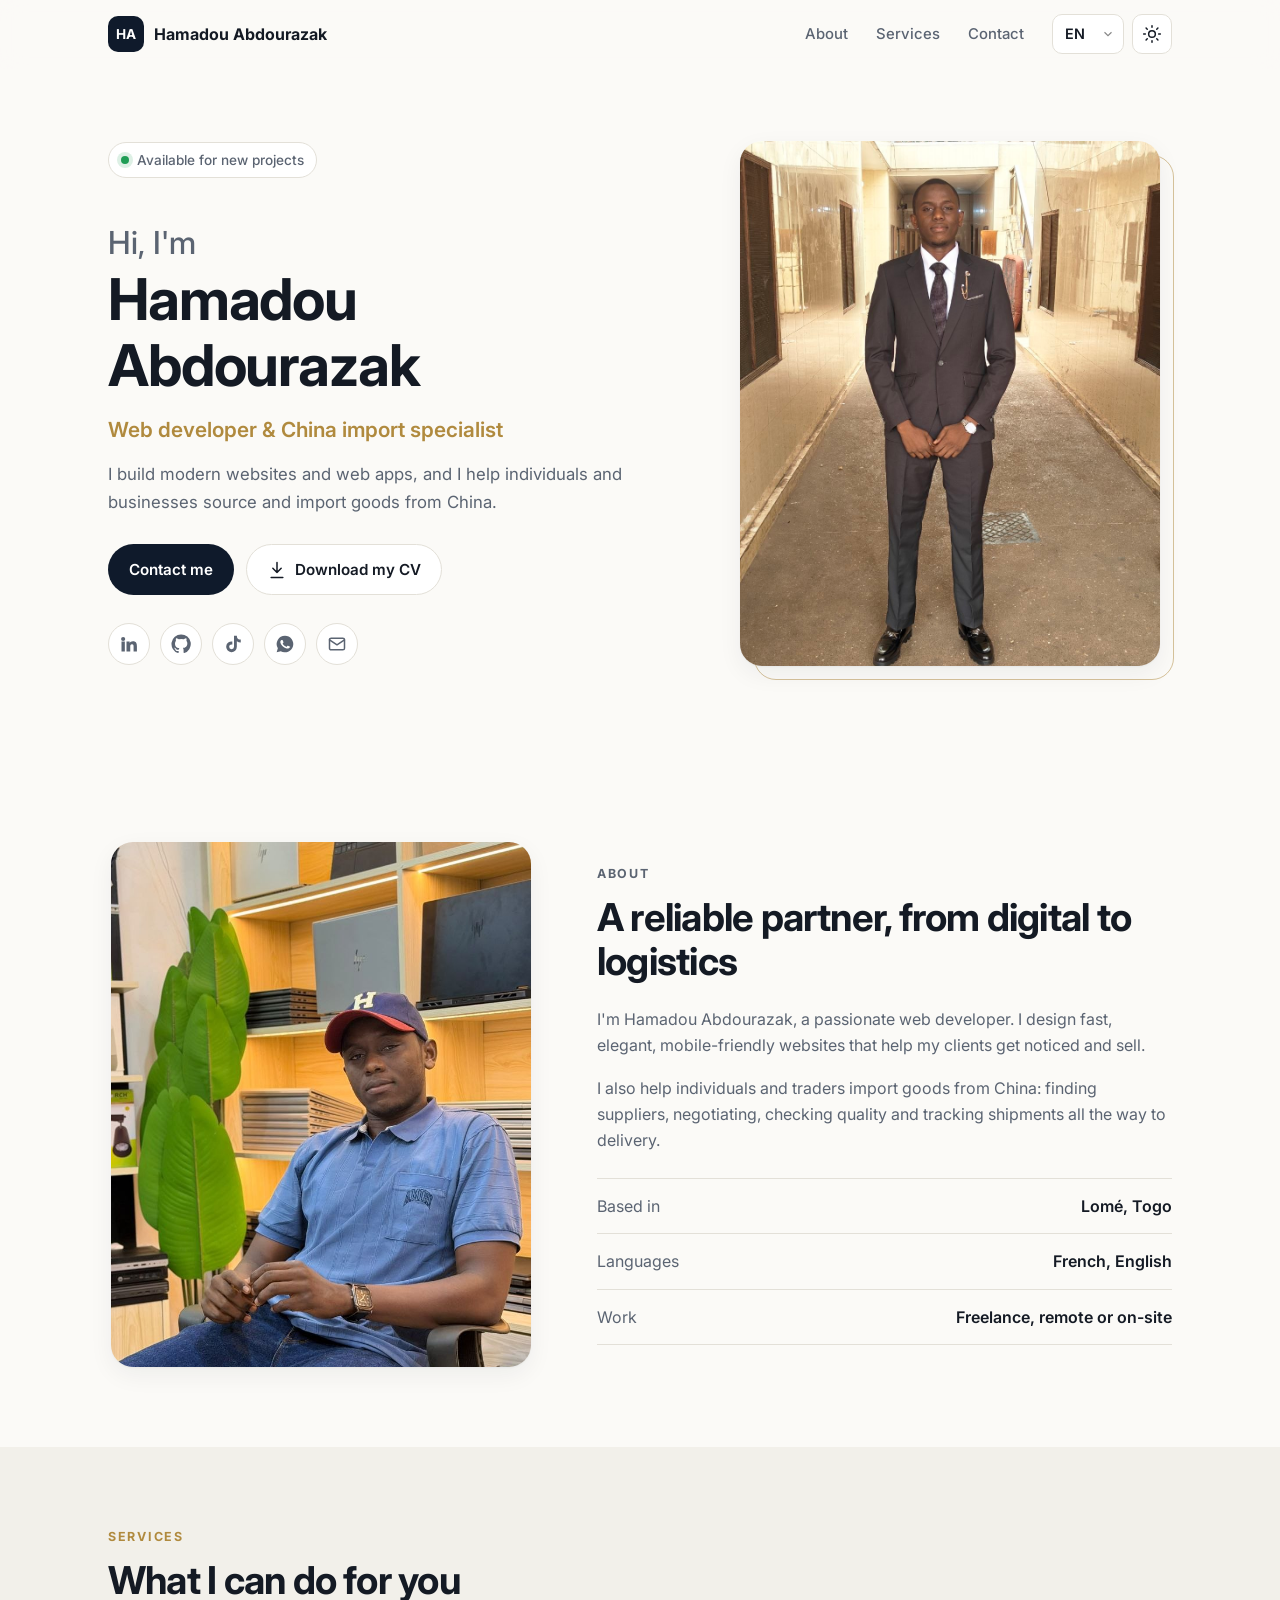
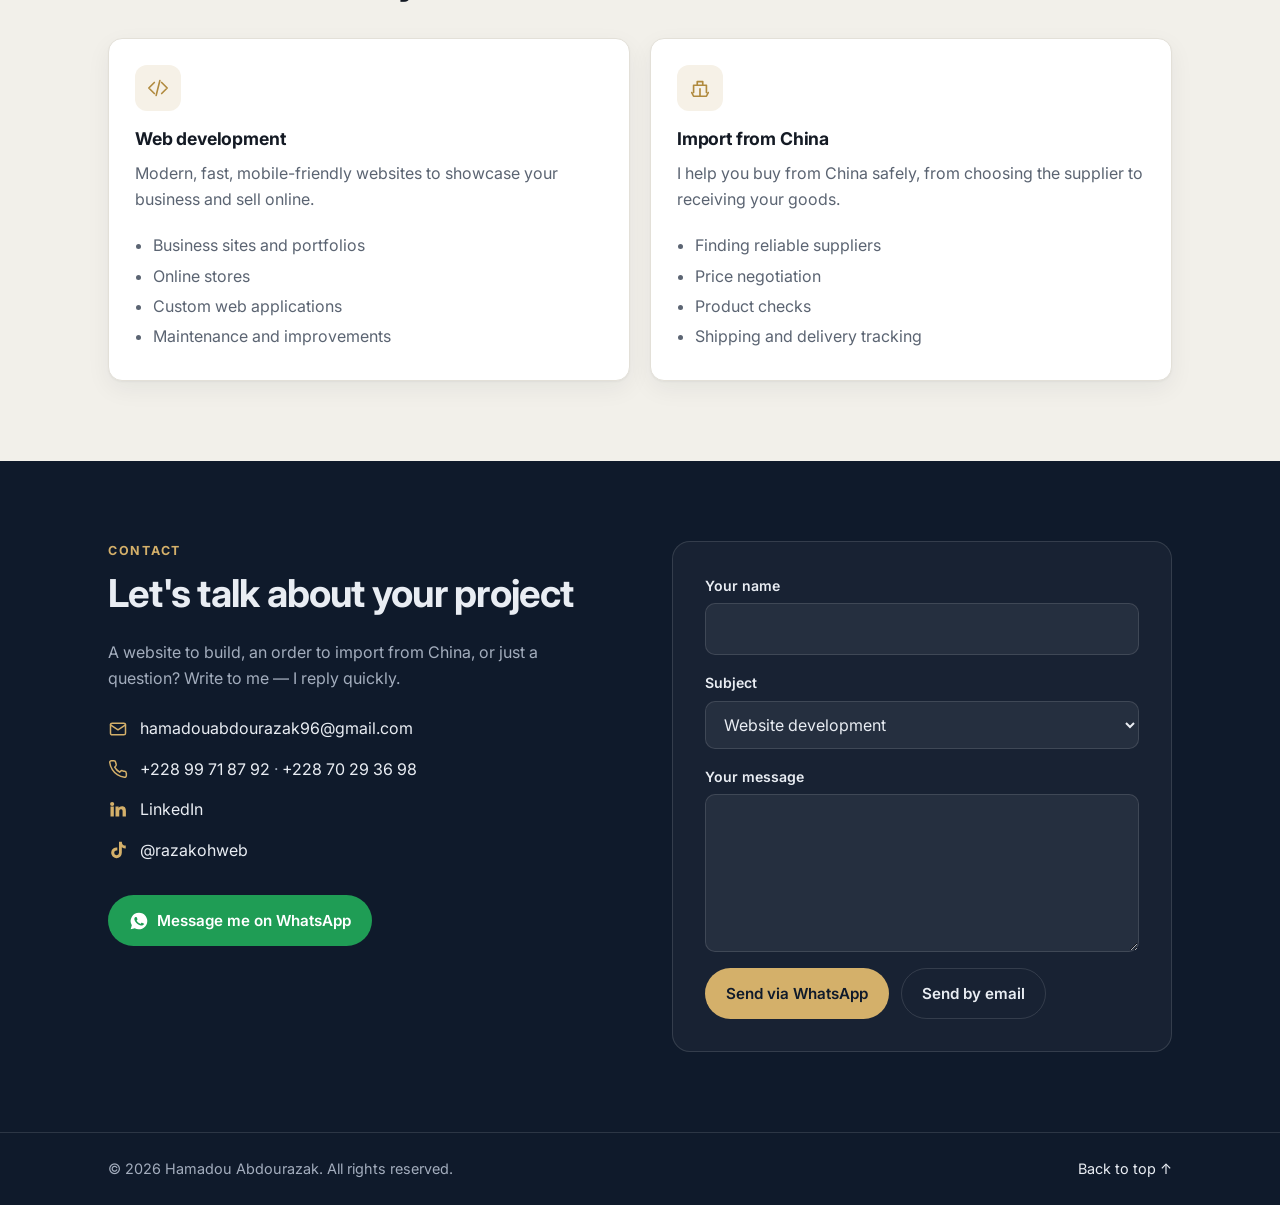
==== index.html @ a66acb04 "Première version du portfolio" ====
<!doctype html>
<html lang="fr" dir="ltr">
<head>
  <meta charset="utf-8">
  <meta name="viewport" content="width=device-width, initial-scale=1">
  <title>Hamadou Abdourazak — Portfolio</title>
  <meta name="description" content="Hamadou Abdourazak — Développeur web et spécialiste de l'import de marchandises depuis la Chine. Disponible pour missions freelance.">
  <meta property="og:title" content="Hamadou Abdourazak — Portfolio">
  <meta property="og:description" content="Développeur web & import depuis la Chine. Disponible pour vos projets.">
  <meta property="og:image" content="https://razak-coder.github.io/assets/profile.jpg">
  <meta property="og:url" content="https://razak-coder.github.io/">
  <meta property="og:type" content="website">
  <meta name="theme-color" content="#0f1a2b">
  <link rel="icon" href="data:image/svg+xml,<svg xmlns='http://www.w3.org/2000/svg' viewBox='0 0 64 64'><rect width='64' height='64' rx='14' fill='%230f1a2b'/><text x='50%' y='54%' dominant-baseline='middle' text-anchor='middle' font-family='Arial' font-weight='700' font-size='28' fill='%23ffffff'>HA</text></svg>">
  <link rel="preconnect" href="https://fonts.googleapis.com">
  <link rel="preconnect" href="https://fonts.gstatic.com" crossorigin>
  <link href="https://fonts.googleapis.com/css2?family=Inter:wght@400;500;600;700&family=Noto+Sans+Arabic:wght@400;600;700&display=swap" rel="stylesheet">
  <link rel="stylesheet" href="css/style.css">
  <script>
    // Applique le thème avant l'affichage pour éviter le flash
    try {
      var t = localStorage.getItem('theme');
      if (t) document.documentElement.setAttribute('data-theme', t);
    } catch (e) {}
  </script>
</head>
<body>
  <a class="skip" href="#main" data-i18n="nav.skip">Aller au contenu</a>

  <header class="header">
    <div class="container header__inner">
      <a href="#top" class="brand" aria-label="Accueil">
        <span class="brand__mark">HA</span>
        <span class="brand__name">Hamadou Abdourazak</span>
      </a>

      <nav class="nav" id="nav" aria-label="Navigation principale">
        <a href="#about" data-i18n="nav.about">À propos</a>
        <a href="#services" data-i18n="nav.services">Services</a>
        <a href="#skills" data-section-link="skills" data-i18n="nav.skills">Compétences</a>
        <a href="#projects" data-section-link="projects" data-i18n="nav.projects">Projets</a>
        <a href="#journey" data-section-link="journey" data-i18n="nav.journey">Parcours</a>
        <a href="#contact" data-i18n="nav.contact">Contact</a>
      </nav>

      <div class="header__tools">
        <div class="lang">
          <label for="lang-select" class="sr-only" data-i18n="ui.language">Langue</label>
          <select id="lang-select" aria-label="Langue">
            <option value="fr">FR</option>
            <option value="en">EN</option>
            <option value="ar">ع</option>
            <option value="zh">中文</option>
          </select>
        </div>
        <button class="icon-btn" id="theme-toggle" type="button" aria-label="Changer de thème">
          <svg class="i-sun" viewBox="0 0 24 24" aria-hidden="true"><circle cx="12" cy="12" r="4"/><path d="M12 2v2M12 20v2M4.9 4.9l1.4 1.4M17.7 17.7l1.4 1.4M2 12h2M20 12h2M4.9 19.1l1.4-1.4M17.7 6.3l1.4-1.4"/></svg>
          <svg class="i-moon" viewBox="0 0 24 24" aria-hidden="true"><path d="M21 12.8A9 9 0 1 1 11.2 3a7 7 0 0 0 9.8 9.8z"/></svg>
        </button>
        <button class="icon-btn menu-btn" id="menu-toggle" type="button" aria-expanded="false" aria-controls="nav" aria-label="Menu">
          <svg viewBox="0 0 24 24" aria-hidden="true"><path d="M4 7h16M4 12h16M4 17h16"/></svg>
        </button>
      </div>
    </div>
  </header>

  <main id="main">
    <!-- ACCUEIL -->
    <section class="hero" id="top">
      <div class="container hero__inner">
        <div class="hero__text">
          <p class="eyebrow"><span class="dot"></span><span data-i18n="hero.status">Disponible pour de nouveaux projets</span></p>
          <h1>
            <span data-i18n="hero.hello">Bonjour, je suis</span><br>
            <span class="hero__name">Hamadou Abdourazak</span>
          </h1>
          <p class="hero__role" data-i18n="hero.role">Développeur web &amp; spécialiste de l'import depuis la Chine</p>
          <p class="hero__lead" data-i18n="hero.lead">Je crée des sites et applications web modernes, et j'accompagne particuliers et entreprises dans l'achat et l'importation de marchandises depuis la Chine.</p>
          <div class="hero__cta">
            <a class="btn btn--primary" href="#contact" data-i18n="hero.cta">Me contacter</a>
            <a class="btn btn--ghost" href="assets/CV-Hamadou-Abdourazak.pdf" download>
              <svg viewBox="0 0 24 24" aria-hidden="true"><path d="M12 3v12m0 0l-5-5m5 5l5-5M5 21h14"/></svg>
              <span data-i18n="hero.cv">Télécharger mon CV</span>
            </a>
          </div>
          <ul class="socials" aria-label="Réseaux">
            <li><a href="https://linkedin.com/in/abdourazak-hamadou-491520297" target="_blank" rel="noopener" aria-label="LinkedIn"><svg viewBox="0 0 24 24" aria-hidden="true"><path class="fill" d="M4.98 3.5a2.5 2.5 0 1 1 0 5 2.5 2.5 0 0 1 0-5zM3 9h4v12H3zM9 9h3.8v1.7h.1c.5-1 1.8-2 3.8-2 4 0 4.8 2.6 4.8 6V21h-4v-5.6c0-1.3 0-3-1.9-3s-2.1 1.4-2.1 2.9V21H9z"/></svg></a></li>
            <li><a href="https://github.com/razak-coder" target="_blank" rel="noopener" aria-label="GitHub"><svg viewBox="0 0 24 24" aria-hidden="true"><path class="fill" d="M12 .5a11.5 11.5 0 0 0-3.6 22.4c.6.1.8-.2.8-.6v-2c-3.2.7-3.9-1.5-3.9-1.5-.5-1.3-1.3-1.7-1.3-1.7-1-.7.1-.7.1-.7 1.2.1 1.8 1.2 1.8 1.2 1 1.8 2.8 1.3 3.5 1 .1-.8.4-1.3.7-1.6-2.6-.3-5.3-1.3-5.3-5.7 0-1.3.5-2.3 1.2-3.1-.1-.3-.5-1.5.1-3.1 0 0 1-.3 3.3 1.2a11.4 11.4 0 0 1 6 0C17.3 4.7 18.3 5 18.3 5c.7 1.6.3 2.8.1 3.1.8.8 1.2 1.8 1.2 3.1 0 4.4-2.7 5.4-5.3 5.7.4.4.8 1.1.8 2.2v3.2c0 .4.2.7.8.6A11.5 11.5 0 0 0 12 .5z"/></svg></a></li>
            <li><a href="https://www.tiktok.com/@razakohweb" target="_blank" rel="noopener" aria-label="TikTok"><svg viewBox="0 0 24 24" aria-hidden="true"><path class="fill" d="M16.6 2h-3.4v13.4a2.9 2.9 0 1 1-2.9-2.9c.3 0 .6 0 .9.1V9.1a6.4 6.4 0 1 0 5.4 6.3V8.6a8 8 0 0 0 4.7 1.5V6.7a4.7 4.7 0 0 1-4.7-4.7z"/></svg></a></li>
            <li><a href="https://wa.me/22899718792" target="_blank" rel="noopener" aria-label="WhatsApp"><svg viewBox="0 0 24 24" aria-hidden="true"><path class="fill" d="M12 2a10 10 0 0 0-8.6 15.1L2 22l5-1.3A10 10 0 1 0 12 2zm5.3 14.2c-.2.6-1.3 1.2-1.8 1.3-.5 0-1 .2-3.3-.7-2.8-1.1-4.5-4-4.7-4.2-.1-.2-1.1-1.5-1.1-2.9s.7-2 1-2.3c.2-.3.5-.3.7-.3h.5c.2 0 .4 0 .6.5l.9 2.1c.1.2.1.3 0 .5l-.3.5-.4.5c-.1.1-.3.3-.1.6.2.3.8 1.3 1.7 2.1 1.2 1 2.1 1.3 2.4 1.5.3.1.5.1.6-.1l.9-1.1c.2-.3.4-.2.7-.1l2 1c.3.1.5.2.5.3.1.1.1.6-.1 1.2z"/></svg></a></li>
            <li><a href="mailto:hamadouabdourazak96@gmail.com" aria-label="Email"><svg viewBox="0 0 24 24" aria-hidden="true"><rect x="3" y="5" width="18" height="14" rx="2"/><path d="M3 7l9 6 9-6"/></svg></a></li>
          </ul>
        </div>
        <div class="hero__photo">
          <img src="assets/profile.jpg" alt="Portrait de Hamadou Abdourazak" width="960" height="1280" fetchpriority="high">
        </div>
      </div>
    </section>

    <!-- À PROPOS -->
    <section class="section" id="about">
      <div class="container about">
        <div class="about__photo">
          <img src="assets/about.jpg" alt="Hamadou Abdourazak au bureau" width="720" height="1280" loading="lazy">
        </div>
        <div class="about__text">
          <p class="kicker" data-i18n="about.kicker">À propos</p>
          <h2 data-i18n="about.title">Un partenaire fiable, du digital à la logistique</h2>
          <p data-i18n="about.p1">Je suis Hamadou Abdourazak, développeur web passionné. Je conçois des sites rapides, élégants et adaptés au mobile, pensés pour aider mes clients à se faire connaître et à vendre.</p>
          <p data-i18n="about.p2">En parallèle, j'accompagne particuliers et commerçants dans l'importation de marchandises depuis la Chine : recherche de fournisseurs, négociation, contrôle et suivi de l'expédition jusqu'à la livraison.</p>
          <ul class="facts">
            <li><span class="facts__label" data-i18n="about.locationLabel">Basé à</span><span data-i18n="about.location">Lomé, Togo</span></li>
            <li><span class="facts__label" data-i18n="about.langsLabel">Langues</span><span data-i18n="about.langs">Français, Anglais</span></li>
            <li><span class="facts__label" data-i18n="about.workLabel">Travail</span><span data-i18n="about.work">Freelance, à distance ou sur place</span></li>
          </ul>
        </div>
      </div>
    </section>

    <!-- SERVICES -->
    <section class="section section--alt" id="services">
      <div class="container">
        <p class="kicker" data-i18n="services.kicker">Services</p>
        <h2 data-i18n="services.title">Ce que je peux faire pour vous</h2>
        <div class="grid grid--services" id="services-list"></div>
      </div>
    </section>

    <!-- COMPÉTENCES (rempli depuis js/i18n.js) -->
    <section class="section" id="skills" hidden>
      <div class="container">
        <p class="kicker" data-i18n="skills.kicker">Compétences</p>
        <h2 data-i18n="skills.title">Mes outils et savoir-faire</h2>
        <div class="grid grid--skills" id="skills-list"></div>
      </div>
    </section>

    <!-- PROJETS -->
    <section class="section section--alt" id="projects" hidden>
      <div class="container">
        <p class="kicker" data-i18n="projects.kicker">Projets</p>
        <h2 data-i18n="projects.title">Réalisations importantes</h2>
        <div class="grid grid--projects" id="projects-list"></div>
      </div>
    </section>

    <!-- PARCOURS -->
    <section class="section" id="journey" hidden>
      <div class="container">
        <p class="kicker" data-i18n="journey.kicker">Parcours</p>
        <h2 data-i18n="journey.title">Expériences et formation</h2>
        <ol class="timeline" id="journey-list"></ol>
      </div>
    </section>

    <!-- CONTACT -->
    <section class="section section--dark" id="contact">
      <div class="container contact">
        <div class="contact__intro">
          <p class="kicker" data-i18n="contact.kicker">Contact</p>
          <h2 data-i18n="contact.title">Parlons de votre projet</h2>
          <p data-i18n="contact.lead">Un site à créer, une commande à importer de Chine ou une simple question ? Écrivez-moi, je réponds rapidement.</p>
          <ul class="contact__list">
            <li>
              <svg viewBox="0 0 24 24" aria-hidden="true"><rect x="3" y="5" width="18" height="14" rx="2"/><path d="M3 7l9 6 9-6"/></svg>
              <a href="mailto:hamadouabdourazak96@gmail.com">hamadouabdourazak96@gmail.com</a>
            </li>
            <li>
              <svg viewBox="0 0 24 24" aria-hidden="true"><path d="M22 16.9v3a2 2 0 0 1-2.2 2 19.8 19.8 0 0 1-8.6-3.1 19.5 19.5 0 0 1-6-6A19.8 19.8 0 0 1 2.1 4.2 2 2 0 0 1 4.1 2h3a2 2 0 0 1 2 1.7c.1.9.4 1.8.7 2.7a2 2 0 0 1-.5 2.1L8 9.8a16 16 0 0 0 6 6l1.3-1.3a2 2 0 0 1 2.1-.4c.9.3 1.8.6 2.7.7a2 2 0 0 1 1.7 2z"/></svg>
              <span class="ltr"><a href="tel:+22899718792">+228 99 71 87 92</a> · <a href="tel:+22870293698">+228 70 29 36 98</a></span>
            </li>
            <li>
              <svg viewBox="0 0 24 24" aria-hidden="true"><path class="fill" d="M4.98 3.5a2.5 2.5 0 1 1 0 5 2.5 2.5 0 0 1 0-5zM3 9h4v12H3zM9 9h3.8v1.7h.1c.5-1 1.8-2 3.8-2 4 0 4.8 2.6 4.8 6V21h-4v-5.6c0-1.3 0-3-1.9-3s-2.1 1.4-2.1 2.9V21H9z"/></svg>
              <a href="https://linkedin.com/in/abdourazak-hamadou-491520297" target="_blank" rel="noopener">LinkedIn</a>
            </li>
            <li>
              <svg viewBox="0 0 24 24" aria-hidden="true"><path class="fill" d="M16.6 2h-3.4v13.4a2.9 2.9 0 1 1-2.9-2.9c.3 0 .6 0 .9.1V9.1a6.4 6.4 0 1 0 5.4 6.3V8.6a8 8 0 0 0 4.7 1.5V6.7a4.7 4.7 0 0 1-4.7-4.7z"/></svg>
              <a href="https://www.tiktok.com/@razakohweb" target="_blank" rel="noopener">@razakohweb</a>
            </li>
          </ul>
          <a class="btn btn--whatsapp" href="https://wa.me/22899718792" target="_blank" rel="noopener">
            <svg viewBox="0 0 24 24" aria-hidden="true"><path class="fill" d="M12 2a10 10 0 0 0-8.6 15.1L2 22l5-1.3A10 10 0 1 0 12 2zm5.3 14.2c-.2.6-1.3 1.2-1.8 1.3-.5 0-1 .2-3.3-.7-2.8-1.1-4.5-4-4.7-4.2-.1-.2-1.1-1.5-1.1-2.9s.7-2 1-2.3c.2-.3.5-.3.7-.3h.5c.2 0 .4 0 .6.5l.9 2.1c.1.2.1.3 0 .5l-.3.5-.4.5c-.1.1-.3.3-.1.6.2.3.8 1.3 1.7 2.1 1.2 1 2.1 1.3 2.4 1.5.3.1.5.1.6-.1l.9-1.1c.2-.3.4-.2.7-.1l2 1c.3.1.5.2.5.3.1.1.1.6-.1 1.2z"/></svg>
            <span data-i18n="contact.whatsapp">Écrire sur WhatsApp</span>
          </a>
        </div>

        <form class="form" id="contact-form" novalidate>
          <div class="field">
            <label for="f-name" data-i18n="form.name">Votre nom</label>
            <input id="f-name" name="name" type="text" autocomplete="name" required>
          </div>
          <div class="field">
            <label for="f-subject" data-i18n="form.subject">Sujet</label>
            <select id="f-subject" name="subject">
              <option value="web" data-i18n="form.subjectWeb">Création de site web</option>
              <option value="import" data-i18n="form.subjectImport">Import depuis la Chine</option>
              <option value="other" data-i18n="form.subjectOther">Autre demande</option>
            </select>
          </div>
          <div class="field">
            <label for="f-message" data-i18n="form.message">Votre message</label>
            <textarea id="f-message" name="message" rows="5" required></textarea>
          </div>
          <p class="form__error" id="form-error" role="alert" hidden data-i18n="form.error">Merci de remplir votre nom et votre message.</p>
          <div class="form__actions">
            <button class="btn btn--primary" type="submit" data-channel="whatsapp" data-i18n="form.sendWhatsapp">Envoyer via WhatsApp</button>
            <button class="btn btn--ghost-light" type="submit" data-channel="email" data-i18n="form.sendEmail">Envoyer par email</button>
          </div>
        </form>
      </div>
    </section>
  </main>

  <footer class="footer">
    <div class="container footer__inner">
      <p>© <span id="year"></span> Hamadou Abdourazak. <span data-i18n="footer.rights">Tous droits réservés.</span></p>
      <a href="#top" data-i18n="footer.top">Retour en haut ↑</a>
    </div>
  </footer>

  <script src="js/i18n.js"></script>
  <script src="js/main.js"></script>
</body>
</html>
---- css/style.css ----
/* ============ Thème ============ */
:root {
  --bg: #fbfaf7;
  --bg-alt: #f2f0ea;
  --surface: #ffffff;
  --text: #141a24;
  --muted: #5b6472;
  --line: #e3e0d8;
  --ink: #0f1a2b;          /* bleu nuit : couleur principale */
  --ink-contrast: #ffffff;
  --accent: #b08a3e;       /* doré sobre */
  --accent-soft: rgba(176, 138, 62, .12);
  --dark-bg: #0f1a2b;
  --dark-text: #e9edf3;
  --dark-muted: #a3adbd;
  --dark-line: rgba(255,255,255,.12);
  --radius: 14px;
  --shadow: 0 1px 2px rgba(15,26,43,.04), 0 8px 24px rgba(15,26,43,.06);
  --font: "Inter", system-ui, -apple-system, "Segoe UI", Roboto, "PingFang SC", "Microsoft YaHei", sans-serif;
  color-scheme: light;
}

@media (prefers-color-scheme: dark) {
  :root:not([data-theme="light"]) {
    --bg: #0b111b;
    --bg-alt: #101826;
    --surface: #141d2c;
    --text: #e9edf3;
    --muted: #9aa5b6;
    --line: #223047;
    --ink: #e9edf3;
    --ink-contrast: #0b111b;
    --accent: #d4b06a;
    --accent-soft: rgba(212, 176, 106, .14);
    --dark-bg: #070c14;
    --shadow: 0 1px 2px rgba(0,0,0,.3), 0 8px 24px rgba(0,0,0,.25);
    color-scheme: dark;
  }
}
:root[data-theme="dark"] {
  --bg: #0b111b;
  --bg-alt: #101826;
  --surface: #141d2c;
  --text: #e9edf3;
  --muted: #9aa5b6;
  --line: #223047;
  --ink: #e9edf3;
  --ink-contrast: #0b111b;
  --accent: #d4b06a;
  --accent-soft: rgba(212, 176, 106, .14);
  --dark-bg: #070c14;
  --shadow: 0 1px 2px rgba(0,0,0,.3), 0 8px 24px rgba(0,0,0,.25);
  color-scheme: dark;
}

/* ============ Base ============ */
*, *::before, *::after { box-sizing: border-box; }
html { scroll-behavior: smooth; scroll-padding-top: 76px; -webkit-text-size-adjust: 100%; }
body {
  margin: 0;
  font-family: var(--font);
  font-size: 16px;
  line-height: 1.65;
  color: var(--text);
  background: var(--bg);
  -webkit-font-smoothing: antialiased;
  overflow-x: hidden;
}
html[lang="ar"] body { font-family: "Noto Sans Arabic", var(--font); }
img { max-width: 100%; display: block; }
a { color: inherit; }
h1, h2, h3 { line-height: 1.15; margin: 0 0 .6em; letter-spacing: -.02em; }
h2 { font-size: clamp(1.7rem, 3.5vw, 2.4rem); max-width: 22ch; }
h3 { font-size: 1.1rem; letter-spacing: -.01em; }
p { margin: 0 0 1em; }
svg { width: 20px; height: 20px; fill: none; stroke: currentColor; stroke-width: 1.8; stroke-linecap: round; stroke-linejoin: round; flex-shrink: 0; }
svg .fill, svg.fill { fill: currentColor; stroke: none; }
.sr-only { position: absolute; width: 1px; height: 1px; overflow: hidden; clip: rect(0 0 0 0); white-space: nowrap; }
.ltr { direction: ltr; unicode-bidi: isolate; }
.skip { position: fixed; inset-inline-start: 8px; top: 8px; background: var(--ink); color: var(--ink-contrast); padding: 8px 14px; border-radius: 8px; z-index: 100; transform: translateY(-200%); }
.skip:focus { transform: none; }
:focus-visible { outline: 2px solid var(--accent); outline-offset: 3px; border-radius: 6px; }

.container { width: 100%; max-width: 1120px; margin: 0 auto; padding: 0 16px; }
@media (min-width: 640px) { .container { padding: 0 28px; } }

/* ============ Boutons ============ */
.btn {
  display: inline-flex; align-items: center; justify-content: center; gap: 8px;
  padding: 12px 20px; border-radius: 999px; border: 1px solid transparent;
  font: inherit; font-weight: 600; font-size: .95rem; text-decoration: none; cursor: pointer;
  transition: transform .15s ease, background .2s ease, border-color .2s ease, color .2s ease;
}
.btn:hover { transform: translateY(-1px); }
.btn--primary { background: var(--ink); color: var(--ink-contrast); }
.btn--primary:hover { background: var(--accent); color: #fff; }
.btn--ghost { border-color: var(--line); color: var(--text); background: var(--surface); }
.btn--ghost:hover { border-color: var(--accent); }
.btn--ghost-light { border-color: var(--dark-line); color: var(--dark-text); background: transparent; }
.btn--ghost-light:hover { border-color: var(--accent); }
.btn--whatsapp { background: #1f9d55; color: #fff; margin-top: 8px; }
.btn--whatsapp:hover { background: #188a49; }

.icon-btn {
  display: inline-grid; place-items: center; width: 40px; height: 40px;
  border-radius: 10px; border: 1px solid var(--line); background: var(--surface);
  color: var(--text); cursor: pointer;
}
.icon-btn:hover { border-color: var(--accent); }

/* ============ En-tête ============ */
.header {
  position: sticky; top: 0; z-index: 50;
  background: color-mix(in srgb, var(--bg) 85%, transparent);
  backdrop-filter: saturate(140%) blur(12px);
  -webkit-backdrop-filter: saturate(140%) blur(12px);
  border-bottom: 1px solid transparent;
  transition: border-color .2s ease;
}
.header.is-scrolled { border-bottom-color: var(--line); }
.header__inner { display: flex; align-items: center; gap: 16px; height: 68px; }
.brand { display: flex; align-items: center; gap: 10px; text-decoration: none; font-weight: 700; min-width: 0; }
.brand__mark {
  display: grid; place-items: center; width: 36px; height: 36px; border-radius: 10px;
  background: var(--ink); color: var(--ink-contrast); font-size: .85rem; letter-spacing: .02em;
}
.brand__name { white-space: nowrap; overflow: hidden; text-overflow: ellipsis; }
.nav { display: flex; gap: 4px; margin-inline-start: auto; }
.nav a {
  text-decoration: none; color: var(--muted); font-weight: 500; font-size: .93rem;
  padding: 8px 12px; border-radius: 8px;
}
.nav a:hover, .nav a.is-active { color: var(--text); background: var(--accent-soft); }
.header__tools { display: flex; align-items: center; gap: 8px; }
.lang select {
  height: 40px; padding: 0 30px 0 12px; border-radius: 10px; border: 1px solid var(--line);
  background: var(--surface) url("data:image/svg+xml,%3Csvg xmlns='http://www.w3.org/2000/svg' viewBox='0 0 24 24' fill='none' stroke='%23888' stroke-width='2'%3E%3Cpath d='M6 9l6 6 6-6'/%3E%3C/svg%3E") no-repeat right 8px center / 14px;
  color: var(--text); font: inherit; font-weight: 600; font-size: .9rem; cursor: pointer;
  -webkit-appearance: none; appearance: none;
}
[dir="rtl"] .lang select { padding: 0 12px 0 30px; background-position: left 8px center; }
.i-moon { display: none; }
:root[data-theme="dark"] .i-sun { display: none; }
:root[data-theme="dark"] .i-moon { display: block; }
@media (prefers-color-scheme: dark) {
  :root:not([data-theme="light"]) .i-sun { display: none; }
  :root:not([data-theme="light"]) .i-moon { display: block; }
}
.menu-btn { display: none; }

@media (max-width: 900px) {
  .menu-btn { display: inline-grid; }
  .header__tools { margin-inline-start: auto; }
  .nav {
    position: fixed; inset: 68px 0 auto 0; flex-direction: column; gap: 0;
    background: var(--bg); border-bottom: 1px solid var(--line); padding: 8px 16px 16px;
    transform: translateY(-8px); opacity: 0; pointer-events: none; transition: .2s ease;
  }
  .nav.is-open { transform: none; opacity: 1; pointer-events: auto; }
  .nav a { padding: 12px; font-size: 1rem; }
}
@media (max-width: 420px) { .brand__name { display: none; } }

/* ============ Accueil ============ */
.hero { padding: 48px 0 72px; }
.hero__inner { display: grid; gap: 40px; align-items: center; }
@media (min-width: 860px) {
  .hero { padding: 72px 0 96px; }
  .hero__inner { grid-template-columns: 1.25fr 1fr; gap: 64px; }
}
.eyebrow {
  display: inline-flex; align-items: center; gap: 8px; font-size: .85rem; font-weight: 500;
  color: var(--muted); background: var(--surface); border: 1px solid var(--line);
  padding: 6px 12px; border-radius: 999px; margin-bottom: 22px;
}
.dot { width: 8px; height: 8px; border-radius: 50%; background: #1f9d55; box-shadow: 0 0 0 4px rgba(31,157,85,.15); }
.hero h1 { font-size: clamp(2.2rem, 6vw, 3.6rem); font-weight: 700; margin-bottom: 14px; }
.hero h1 > span:first-child { color: var(--muted); font-weight: 500; font-size: .55em; letter-spacing: 0; }
.hero__role { font-size: clamp(1.05rem, 2.2vw, 1.3rem); font-weight: 600; color: var(--accent); margin-bottom: 14px; }
.hero__lead { color: var(--muted); max-width: 54ch; font-size: 1.05rem; }
.hero__cta { display: flex; flex-wrap: wrap; gap: 12px; margin: 28px 0; }
.socials { display: flex; gap: 10px; list-style: none; padding: 0; margin: 0; }
.socials a {
  display: grid; place-items: center; width: 42px; height: 42px; border-radius: 50%;
  border: 1px solid var(--line); color: var(--muted); background: var(--surface);
  transition: color .2s, border-color .2s;
}
.socials a:hover { color: var(--accent); border-color: var(--accent); }
.hero__photo { position: relative; max-width: 420px; justify-self: center; width: 100%; }
.hero__photo::before {
  content: ""; position: absolute; inset: 14px -14px -14px 14px; border-radius: 22px;
  border: 1px solid var(--accent); opacity: .5;
}
[dir="rtl"] .hero__photo::before { inset: 14px 14px -14px -14px; }
.hero__photo img {
  position: relative; border-radius: 22px; aspect-ratio: 4 / 5; object-fit: cover; object-position: center 12%;
  width: 100%; height: auto; box-shadow: var(--shadow);
}

/* ============ Sections ============ */
.section { padding: 80px 0; }
.section--alt { background: var(--bg-alt); }
.kicker {
  text-transform: uppercase; letter-spacing: .14em; font-size: .78rem; font-weight: 700;
  color: var(--accent); margin-bottom: 10px;
}
html[lang="ar"] .kicker, html[lang="zh"] .kicker { letter-spacing: 0; }

/* À propos */
.about { display: grid; gap: 40px; align-items: center; }
@media (min-width: 860px) { .about { grid-template-columns: 0.85fr 1.15fr; gap: 64px; } }
.about__photo img { border-radius: 22px; aspect-ratio: 4 / 5; object-fit: cover; object-position: center 30%; width: 100%; height: auto; max-width: 420px; margin: 0 auto; box-shadow: var(--shadow); }
.about__text > p { color: var(--muted); }
.facts { list-style: none; padding: 0; margin: 24px 0 0; display: grid; gap: 0; border-top: 1px solid var(--line); }
.facts li { display: flex; justify-content: space-between; gap: 16px; padding: 14px 0; border-bottom: 1px solid var(--line); }
.facts__label { color: var(--muted); }
.facts li span:last-child { font-weight: 600; text-align: end; }

/* Grilles */
.grid { display: grid; gap: 20px; margin-top: 36px; }
.grid--services { grid-template-columns: repeat(auto-fit, minmax(min(100%, 300px), 1fr)); }
.grid--skills { grid-template-columns: repeat(auto-fit, minmax(min(100%, 240px), 1fr)); }
.grid--projects { grid-template-columns: repeat(auto-fit, minmax(min(100%, 320px), 1fr)); }

.card {
  background: var(--surface); border: 1px solid var(--line); border-radius: var(--radius);
  padding: 26px; box-shadow: var(--shadow); display: flex; flex-direction: column;
}
.card__icon {
  display: grid; place-items: center; width: 46px; height: 46px; border-radius: 12px;
  background: var(--accent-soft); color: var(--accent); margin-bottom: 18px;
}
.card__icon svg { width: 22px; height: 22px; }
.card p { color: var(--muted); }
.card ul { margin: 4px 0 0; padding-inline-start: 18px; color: var(--muted); }
.card ul li { margin-bottom: 4px; }

.tags { display: flex; flex-wrap: wrap; gap: 8px; list-style: none; padding: 0 !important; margin: 0; }
.tags li {
  font-size: .82rem; font-weight: 500; padding: 4px 10px; border-radius: 999px;
  background: var(--bg-alt); border: 1px solid var(--line); color: var(--text); margin: 0 !important;
}
.section--alt .tags li { background: var(--bg); }

.project__img { margin: -26px -26px 20px; border-radius: var(--radius) var(--radius) 0 0; aspect-ratio: 16 / 9; object-fit: cover; width: calc(100% + 52px); max-width: none; }
.project__links { display: flex; gap: 16px; margin-top: auto; padding-top: 16px; }
.project__links a { font-weight: 600; font-size: .92rem; color: var(--accent); text-decoration: none; }
.project__links a:hover { text-decoration: underline; }
.card .tags { margin-top: 12px; }

/* Parcours */
.timeline { list-style: none; padding: 0; margin: 36px 0 0; position: relative; }
.timeline::before { content: ""; position: absolute; inset-block: 6px; inset-inline-start: 7px; width: 2px; background: var(--line); }
.timeline li { position: relative; padding-inline-start: 40px; padding-bottom: 32px; }
.timeline li::before {
  content: ""; position: absolute; inset-inline-start: 0; top: 6px; width: 16px; height: 16px;
  border-radius: 50%; background: var(--bg); border: 3px solid var(--accent);
}
.timeline__date { font-size: .85rem; font-weight: 600; color: var(--accent); }
.timeline__place { color: var(--muted); font-weight: 500; margin-bottom: 6px; }
.timeline p { color: var(--muted); margin: 0; max-width: 70ch; }

/* ============ Contact ============ */
.section--dark { background: var(--dark-bg); color: var(--dark-text); }
.section--dark .kicker { color: #d4b06a; }
.contact { display: grid; gap: 48px; }
@media (min-width: 860px) { .contact { grid-template-columns: 1fr 1fr; gap: 64px; } }
.contact__intro > p { color: var(--dark-muted); }
.contact__list { list-style: none; padding: 0; margin: 24px 0; display: grid; gap: 14px; }
.contact__list li { display: flex; align-items: center; gap: 12px; color: var(--dark-muted); }
.contact__list svg { color: #d4b06a; }
.contact__list a { color: var(--dark-text); text-decoration: none; word-break: break-word; }
.contact__list a:hover { text-decoration: underline; }

.form {
  background: rgba(255,255,255,.04); border: 1px solid var(--dark-line); border-radius: 18px;
  padding: 24px; display: grid; gap: 16px; align-self: start;
}
@media (min-width: 640px) { .form { padding: 32px; } }
.field { display: grid; gap: 6px; }
.field label { font-size: .88rem; font-weight: 600; color: var(--dark-text); }
.field input, .field textarea, .field select {
  width: 100%; font: inherit; color: var(--dark-text); background: rgba(255,255,255,.06);
  border: 1px solid var(--dark-line); border-radius: 10px; padding: 12px 14px; resize: vertical;
}
.field select option { color: #141a24; }
.field input:focus, .field textarea:focus, .field select:focus { outline: none; border-color: #d4b06a; }
.form .btn--primary { background: #d4b06a; color: #0f1a2b; }
.form .btn--primary:hover { background: #e2c27f; }
.form__actions { display: flex; flex-wrap: wrap; gap: 12px; }
.form__error { color: #ffb4a8; font-size: .9rem; margin: 0; }

/* ============ Pied de page ============ */
.footer { background: var(--dark-bg); color: var(--dark-muted); border-top: 1px solid var(--dark-line); font-size: .9rem; }
.footer__inner { display: flex; flex-wrap: wrap; justify-content: space-between; gap: 12px; padding-top: 24px; padding-bottom: 24px; }
.footer p { margin: 0; }
.footer a { color: var(--dark-text); text-decoration: none; }

/* ============ Animations ============ */
.reveal { opacity: 0; transform: translateY(14px); transition: opacity .6s ease, transform .6s ease; }
.reveal.is-visible { opacity: 1; transform: none; }
@media (prefers-reduced-motion: reduce) {
  html { scroll-behavior: auto; }
  .reveal { opacity: 1; transform: none; transition: none; }
  .btn:hover { transform: none; }
}
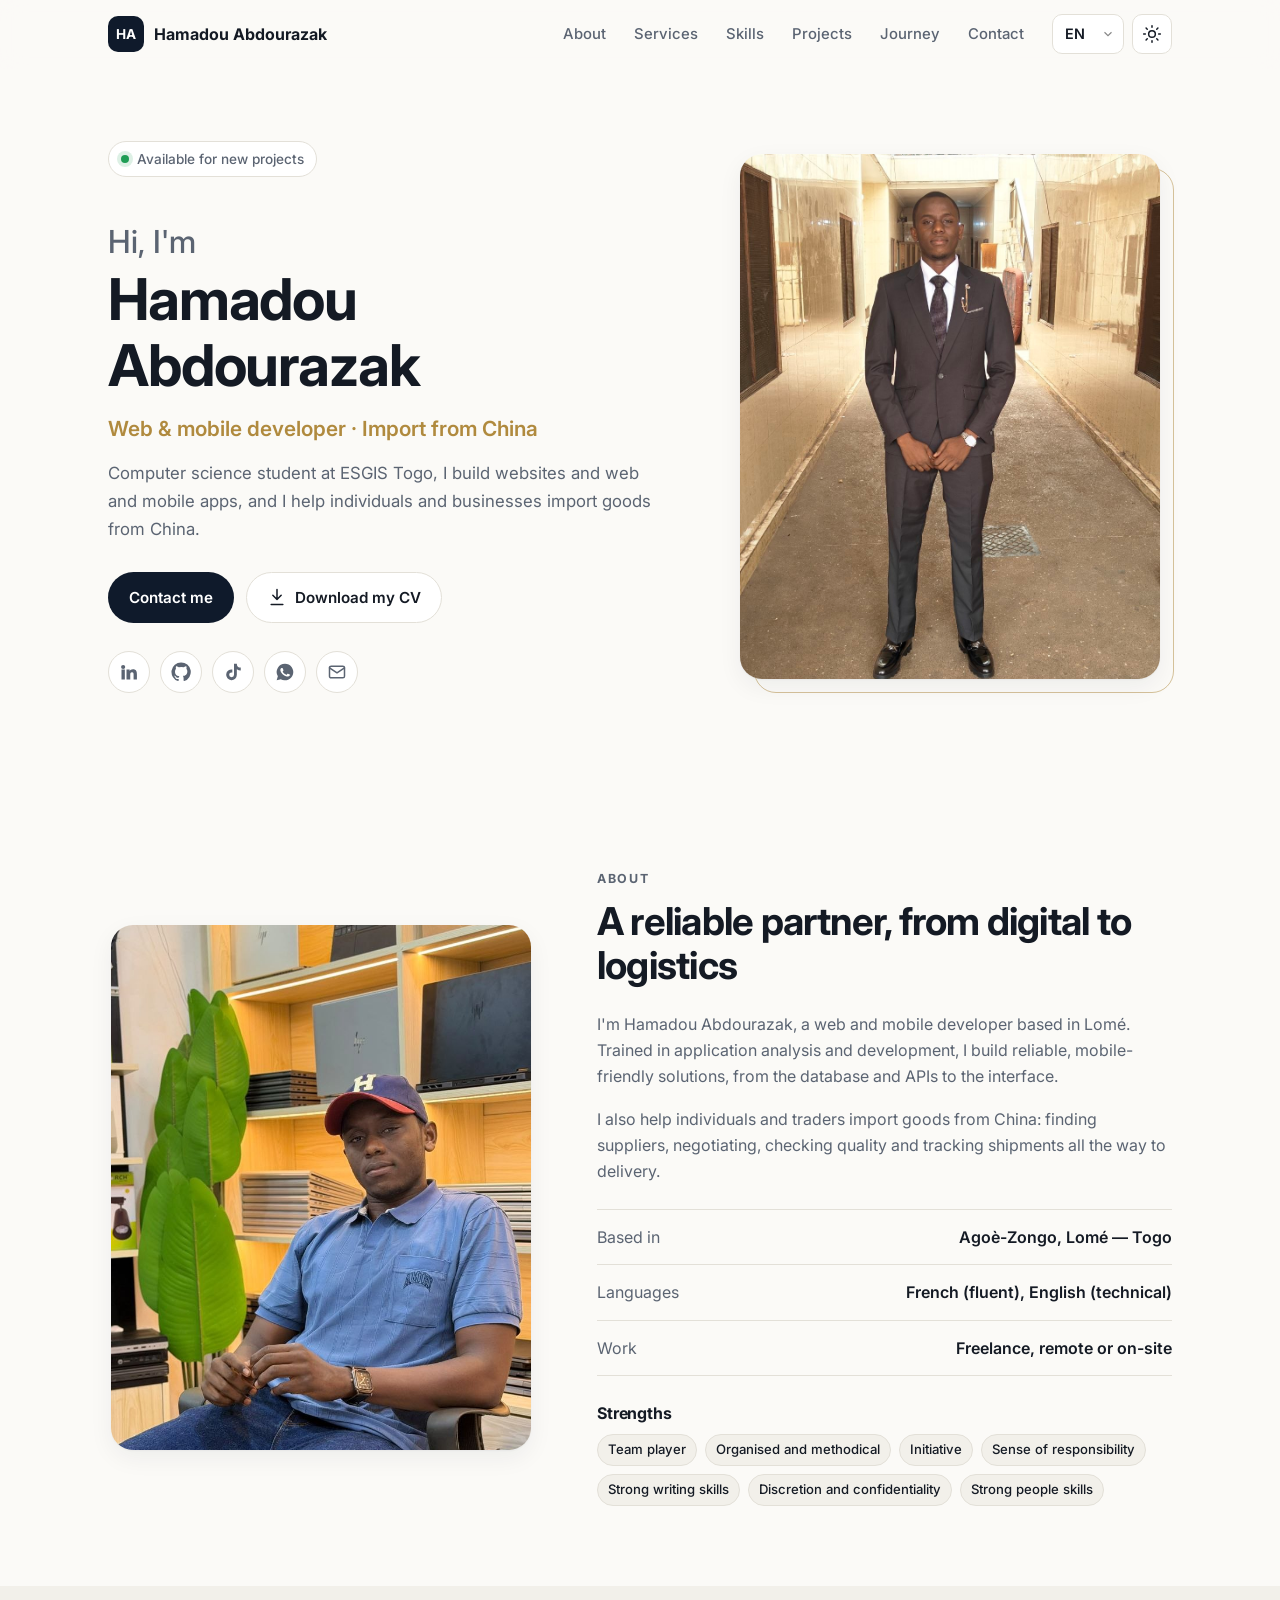
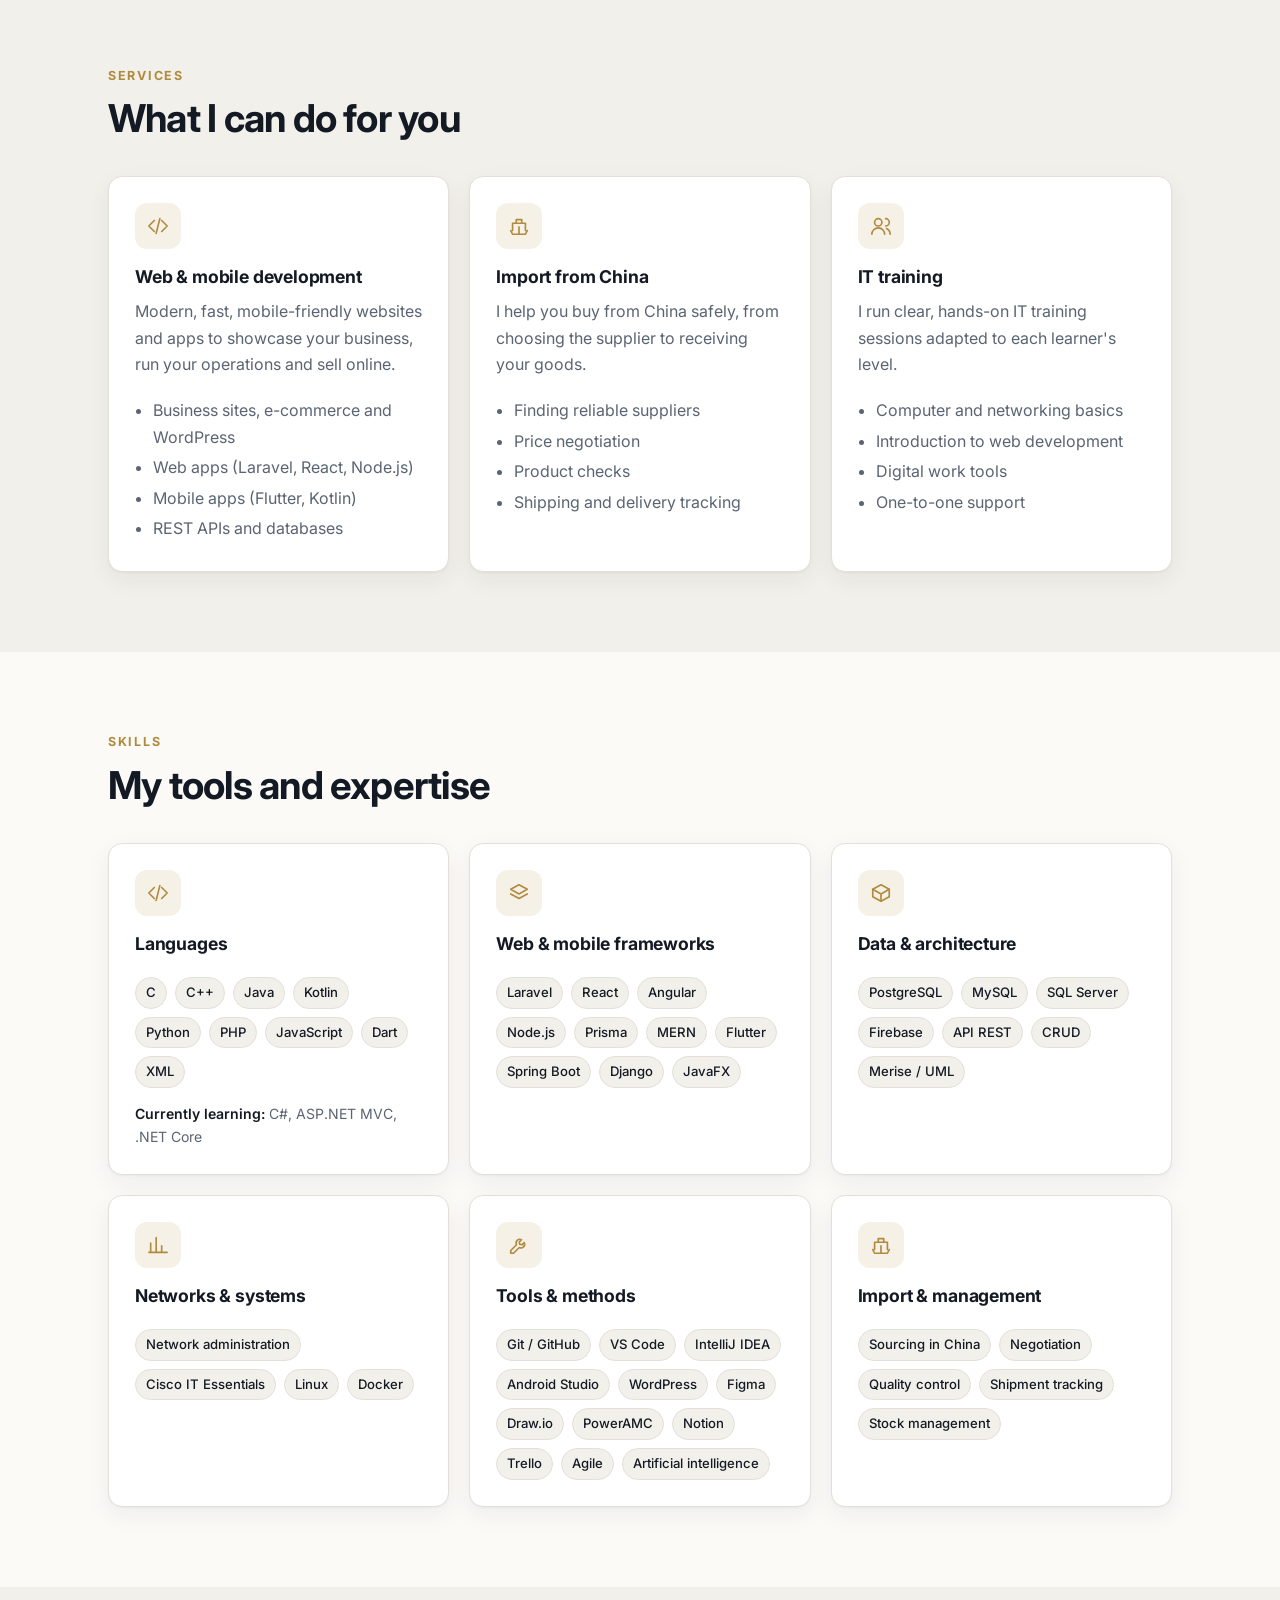
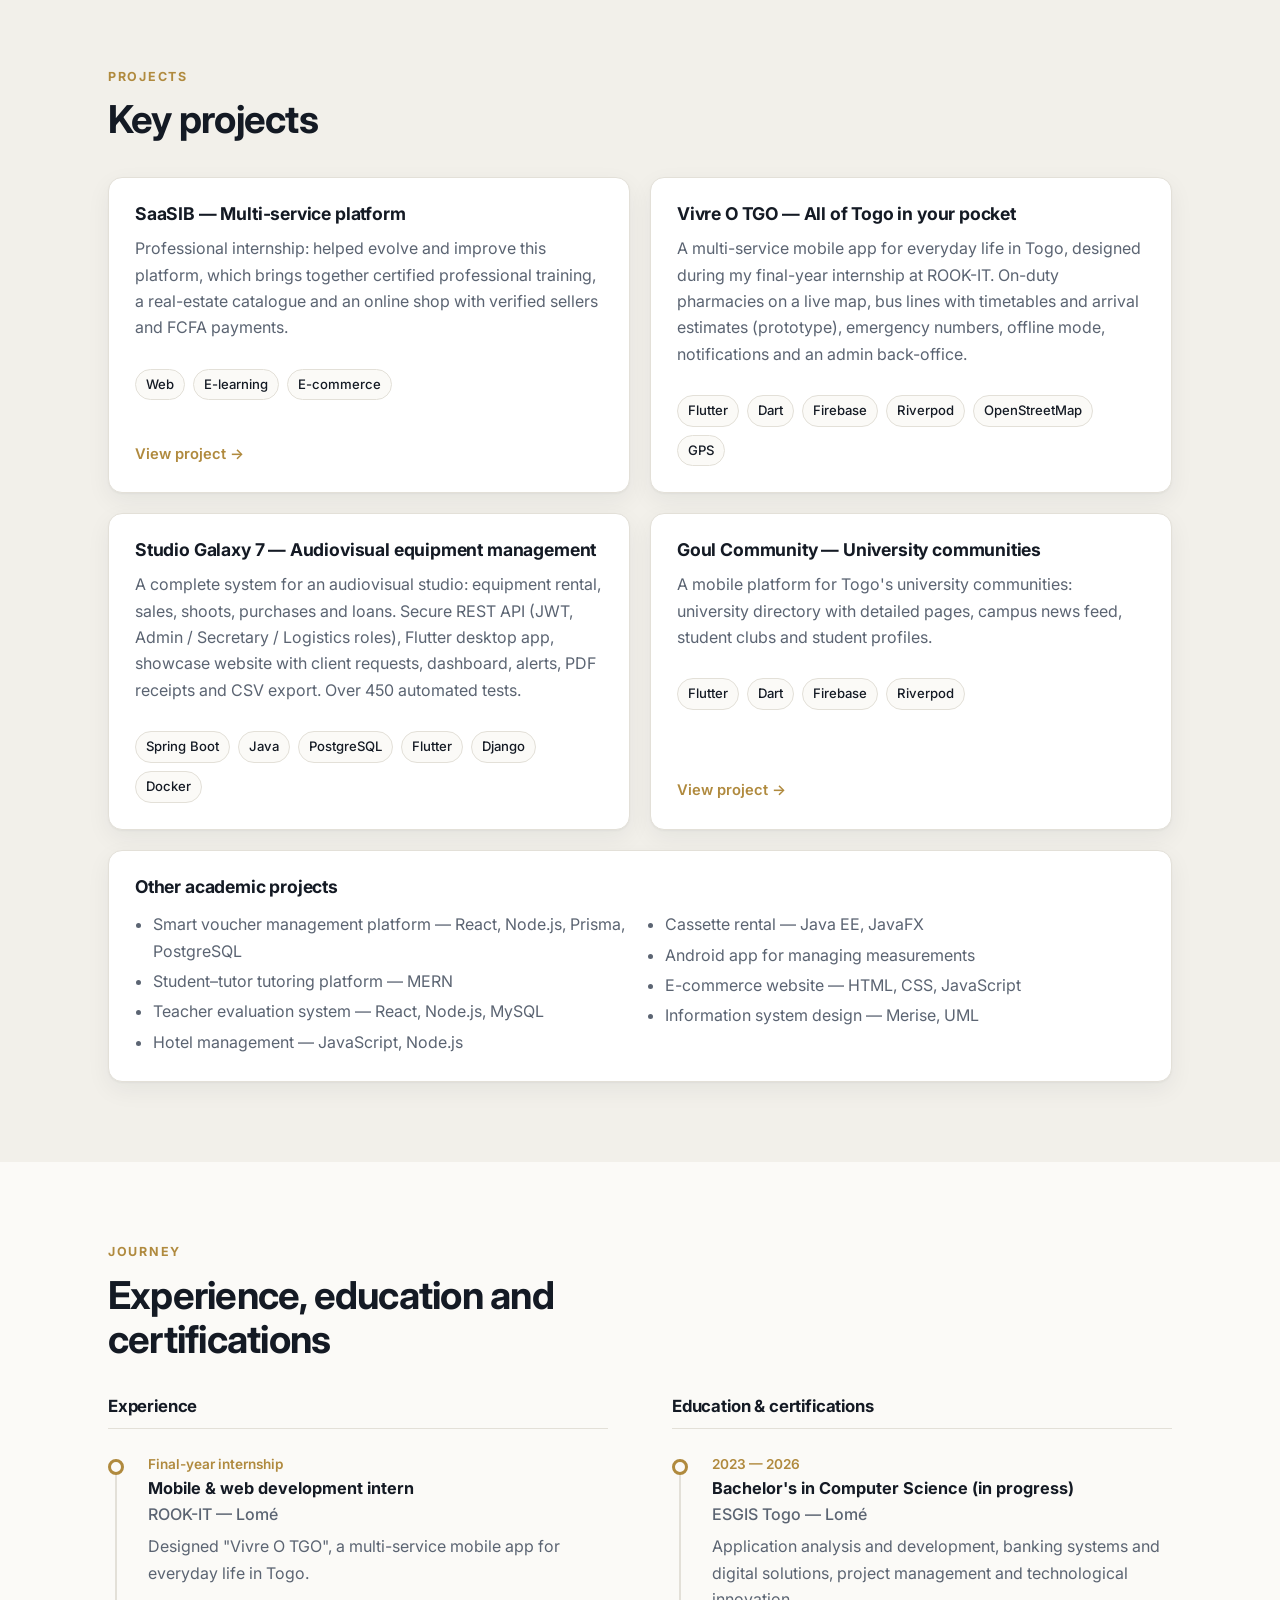
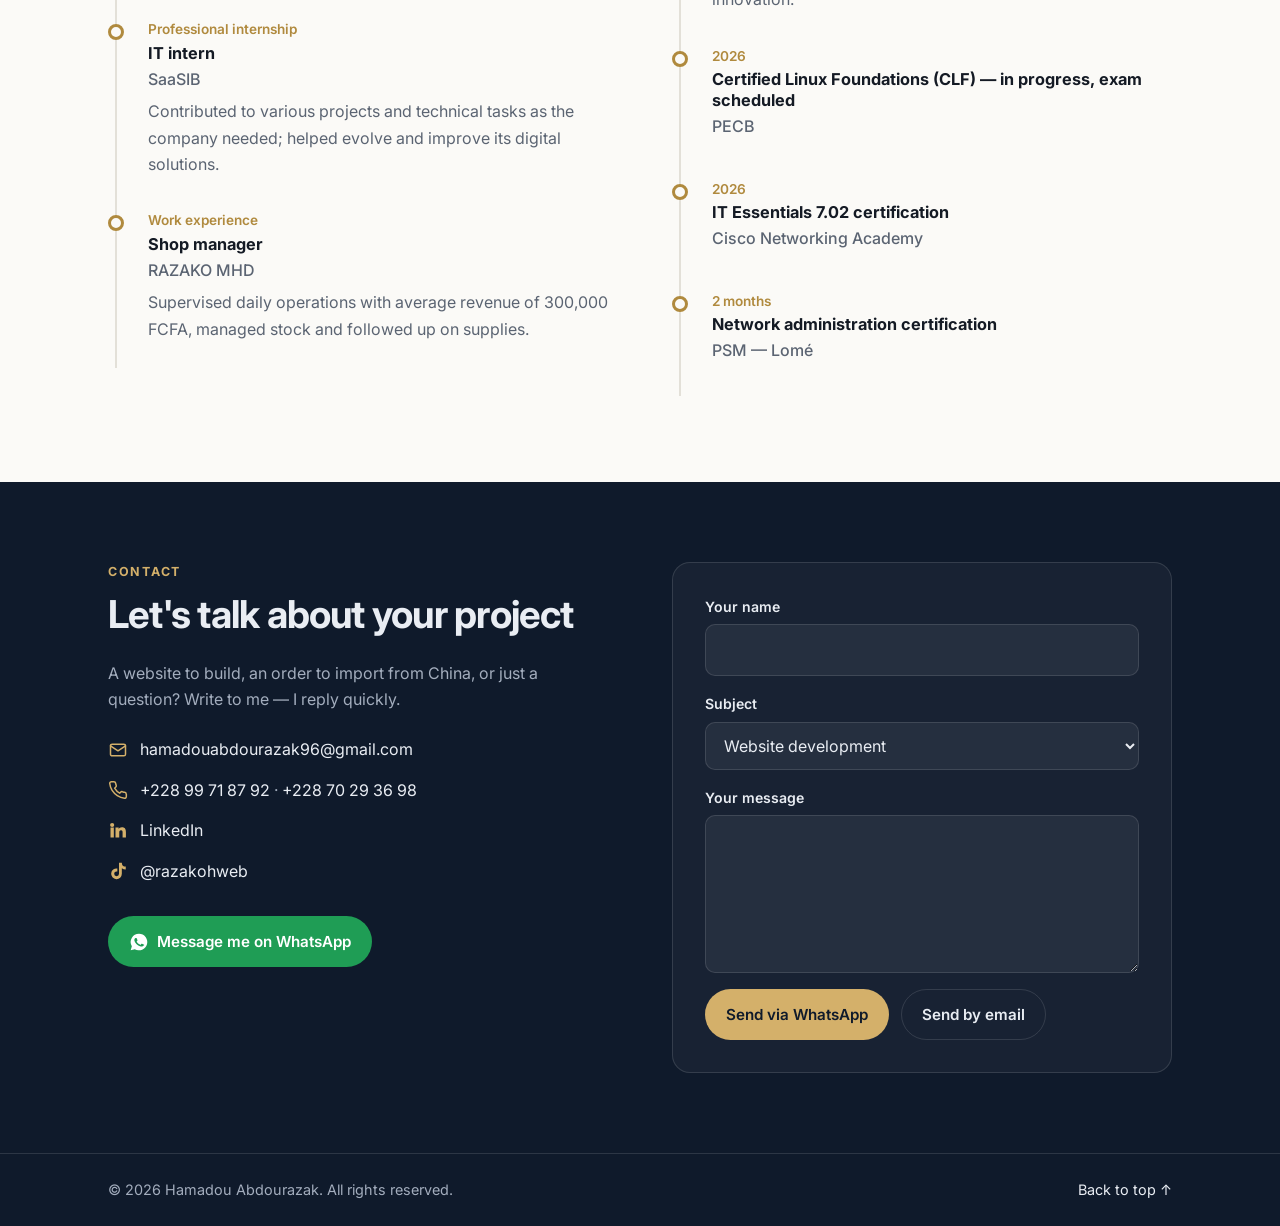
==== commit c9f1b0a7: "Description du changement" ====
--- a/index.html
+++ b/index.html
@@ -4,7 +4,7 @@
   <meta charset="utf-8">
   <meta name="viewport" content="width=device-width, initial-scale=1">
   <title>Hamadou Abdourazak — Portfolio</title>
-  <meta name="description" content="Hamadou Abdourazak — Développeur web et spécialiste de l'import de marchandises depuis la Chine. Disponible pour missions freelance.">
+  <meta name="description" content="Hamadou Abdourazak — Développeur web et mobile à Lomé (Laravel, React, Flutter, Spring Boot) et import de marchandises depuis la Chine. Disponible pour missions freelance.">
   <meta property="og:title" content="Hamadou Abdourazak — Portfolio">
   <meta property="og:description" content="Développeur web & import depuis la Chine. Disponible pour vos projets.">
   <meta property="og:image" content="https://razak-coder.github.io/assets/profile.jpg">
@@ -74,7 +74,7 @@
             <span data-i18n="hero.hello">Bonjour, je suis</span><br>
             <span class="hero__name">Hamadou Abdourazak</span>
           </h1>
-          <p class="hero__role" data-i18n="hero.role">Développeur web &amp; spécialiste de l'import depuis la Chine</p>
+          <p class="hero__role" data-i18n="hero.role">Développeur web &amp; mobile · Import depuis la Chine</p>
           <p class="hero__lead" data-i18n="hero.lead">Je crée des sites et applications web modernes, et j'accompagne particuliers et entreprises dans l'achat et l'importation de marchandises depuis la Chine.</p>
           <div class="hero__cta">
             <a class="btn btn--primary" href="#contact" data-i18n="hero.cta">Me contacter</a>
@@ -109,10 +109,12 @@
           <p data-i18n="about.p1">Je suis Hamadou Abdourazak, développeur web passionné. Je conçois des sites rapides, élégants et adaptés au mobile, pensés pour aider mes clients à se faire connaître et à vendre.</p>
           <p data-i18n="about.p2">En parallèle, j'accompagne particuliers et commerçants dans l'importation de marchandises depuis la Chine : recherche de fournisseurs, négociation, contrôle et suivi de l'expédition jusqu'à la livraison.</p>
           <ul class="facts">
-            <li><span class="facts__label" data-i18n="about.locationLabel">Basé à</span><span data-i18n="about.location">Lomé, Togo</span></li>
-            <li><span class="facts__label" data-i18n="about.langsLabel">Langues</span><span data-i18n="about.langs">Français, Anglais</span></li>
+            <li><span class="facts__label" data-i18n="about.locationLabel">Basé à</span><span data-i18n="about.location">Agoè-Zongo, Lomé — Togo</span></li>
+            <li><span class="facts__label" data-i18n="about.langsLabel">Langues</span><span data-i18n="about.langs">Français (courant), Anglais (technique)</span></li>
             <li><span class="facts__label" data-i18n="about.workLabel">Travail</span><span data-i18n="about.work">Freelance, à distance ou sur place</span></li>
           </ul>
+          <h3 class="about__sub" data-i18n="about.qualities">Qualités</h3>
+          <ul class="tags" id="qualities-list"></ul>
         </div>
       </div>
     </section>
@@ -149,7 +151,16 @@
       <div class="container">
         <p class="kicker" data-i18n="journey.kicker">Parcours</p>
         <h2 data-i18n="journey.title">Expériences et formation</h2>
-        <ol class="timeline" id="journey-list"></ol>
+        <div class="journey">
+          <div>
+            <h3 class="journey__head" data-i18n="journey.work">Expériences</h3>
+            <ol class="timeline" id="journey-work"></ol>
+          </div>
+          <div>
+            <h3 class="journey__head" data-i18n="journey.edu">Formation &amp; certifications</h3>
+            <ol class="timeline" id="journey-edu"></ol>
+          </div>
+        </div>
       </div>
     </section>
 
--- a/css/style.css
+++ b/css/style.css
@@ -219,8 +219,8 @@
 /* Grilles */
 .grid { display: grid; gap: 20px; margin-top: 36px; }
 .grid--services { grid-template-columns: repeat(auto-fit, minmax(min(100%, 300px), 1fr)); }
-.grid--skills { grid-template-columns: repeat(auto-fit, minmax(min(100%, 240px), 1fr)); }
-.grid--projects { grid-template-columns: repeat(auto-fit, minmax(min(100%, 320px), 1fr)); }
+.grid--skills { grid-template-columns: repeat(auto-fit, minmax(min(100%, 300px), 1fr)); }
+.grid--projects { grid-template-columns: repeat(auto-fit, minmax(min(100%, 420px), 1fr)); }
 
 .card {
   background: var(--surface); border: 1px solid var(--line); border-radius: var(--radius);
@@ -248,7 +248,19 @@
 .project__links a:hover { text-decoration: underline; }
 .card .tags { margin-top: 12px; }
 
+.about__sub { font-size: 1rem; margin: 28px 0 12px; }
+.card__note { font-size: .88rem; margin: 14px 0 0; }
+.card__note strong { color: var(--text); font-weight: 600; }
+.card--wide { grid-column: 1 / -1; }
+.cols { columns: 2 280px; column-gap: 32px; }
+.cols li { break-inside: avoid; }
+
 /* Parcours */
+.journey { display: grid; gap: 24px 64px; margin-top: 36px; }
+@media (min-width: 860px) { .journey { grid-template-columns: 1fr 1fr; } }
+.journey__head { font-size: 1.05rem; margin: 0; padding-bottom: 12px; border-bottom: 1px solid var(--line); }
+.journey .timeline { margin-top: 24px; }
+.timeline h4 { font-size: 1.02rem; margin: 2px 0 2px; line-height: 1.3; }
 .timeline { list-style: none; padding: 0; margin: 36px 0 0; position: relative; }
 .timeline::before { content: ""; position: absolute; inset-block: 6px; inset-inline-start: 7px; width: 2px; background: var(--line); }
 .timeline li { position: relative; padding-inline-start: 40px; padding-bottom: 32px; }
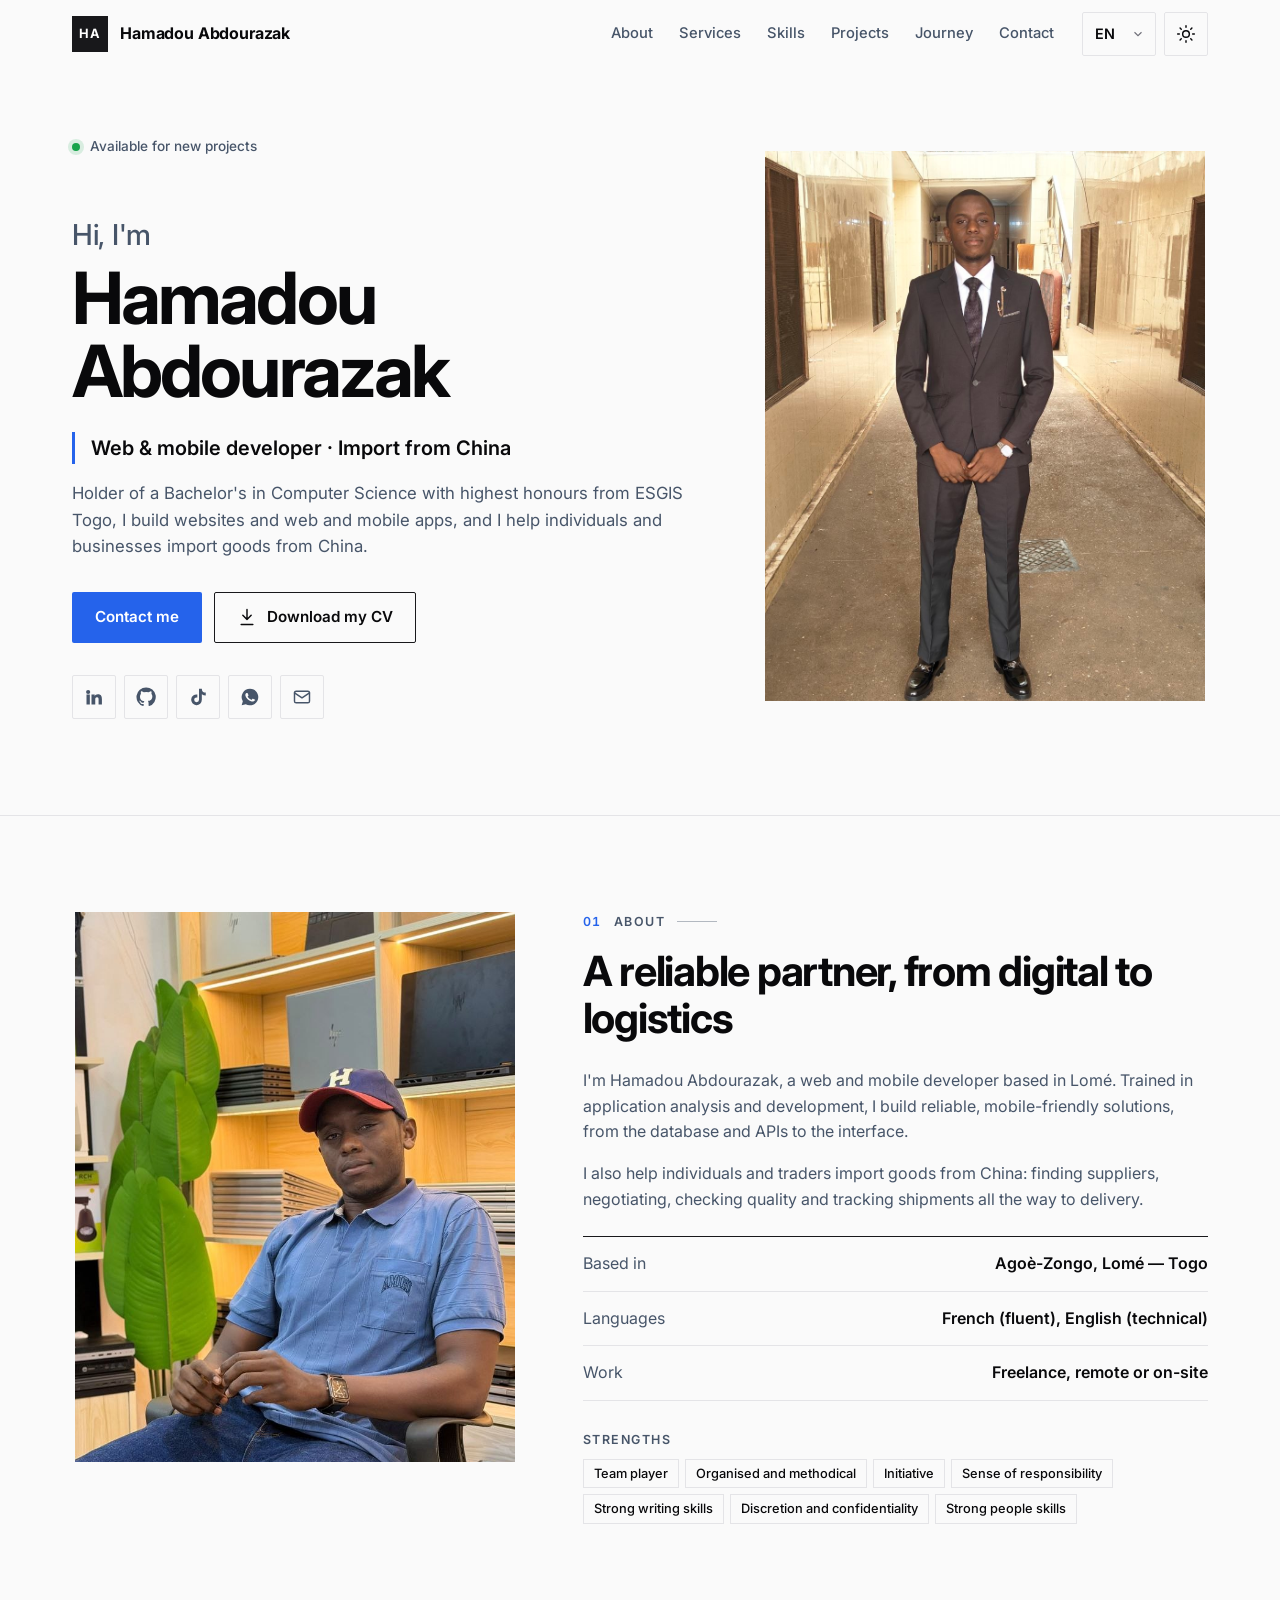
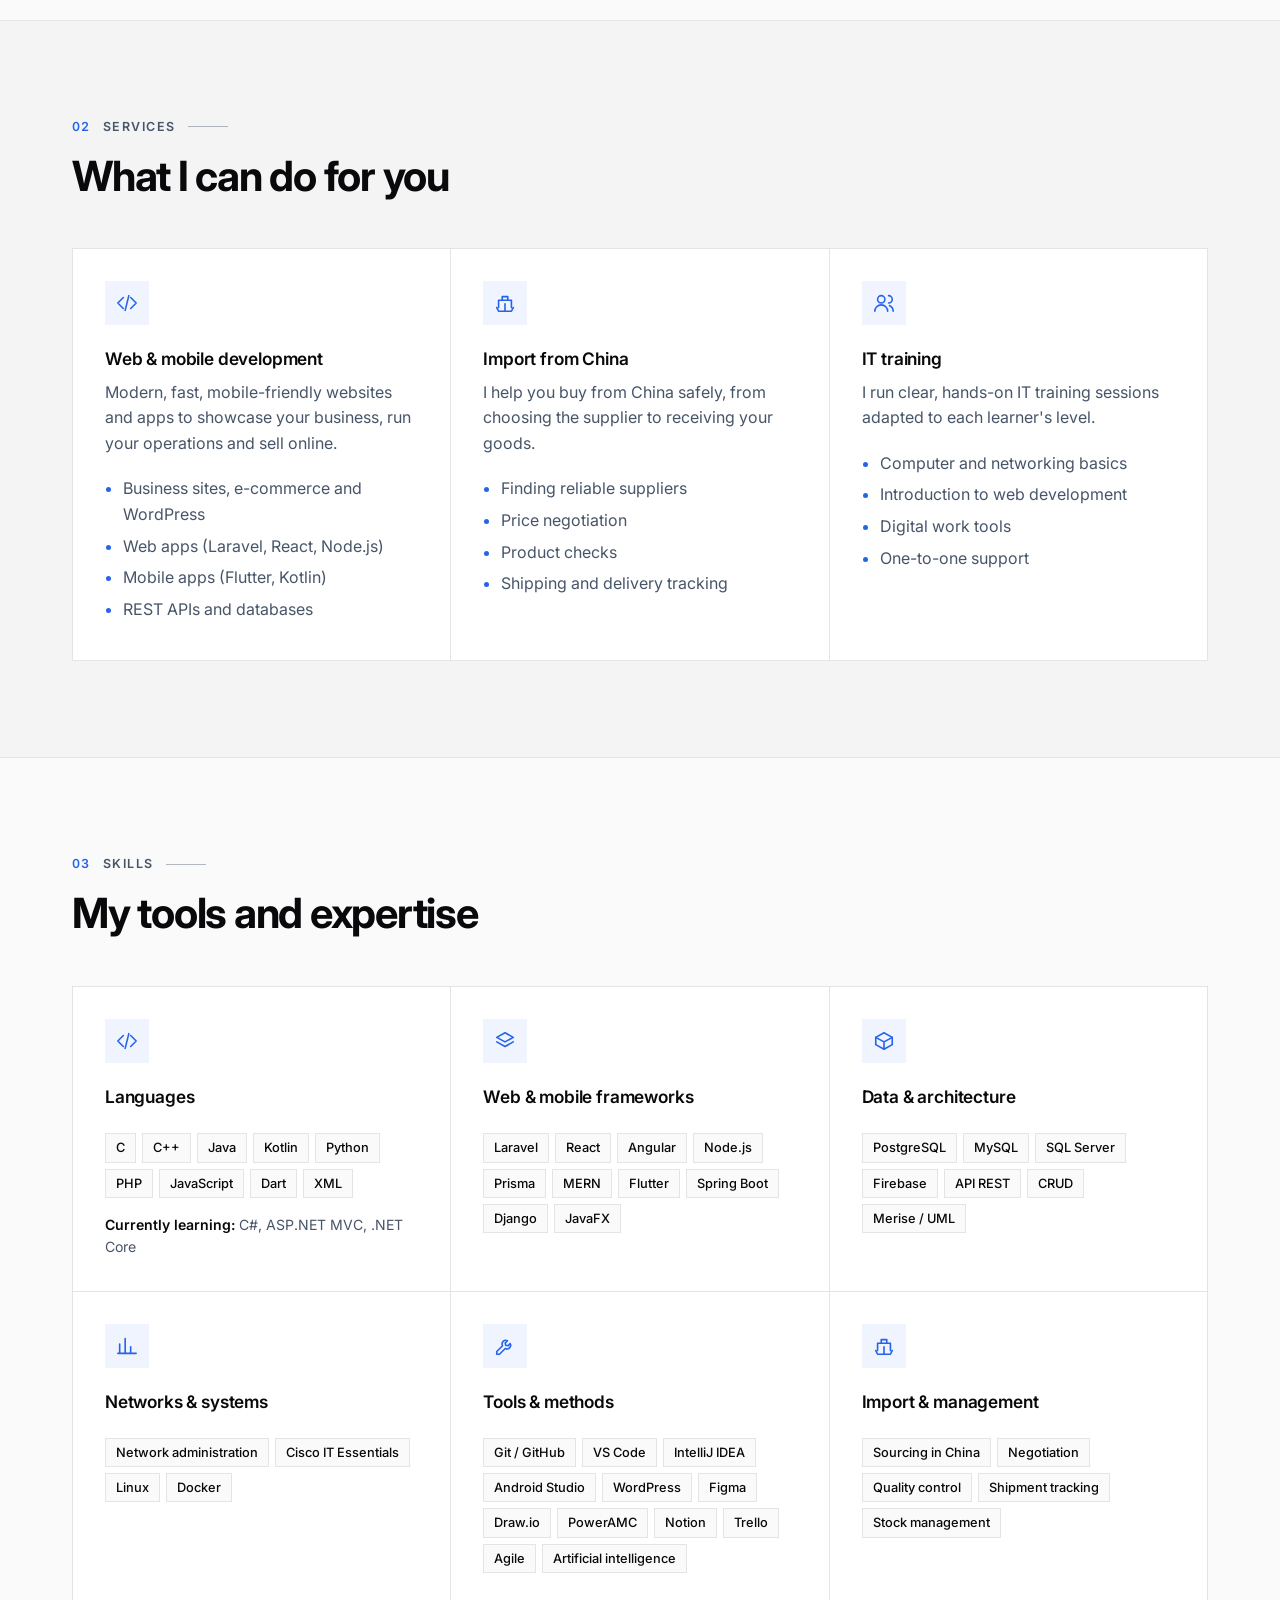
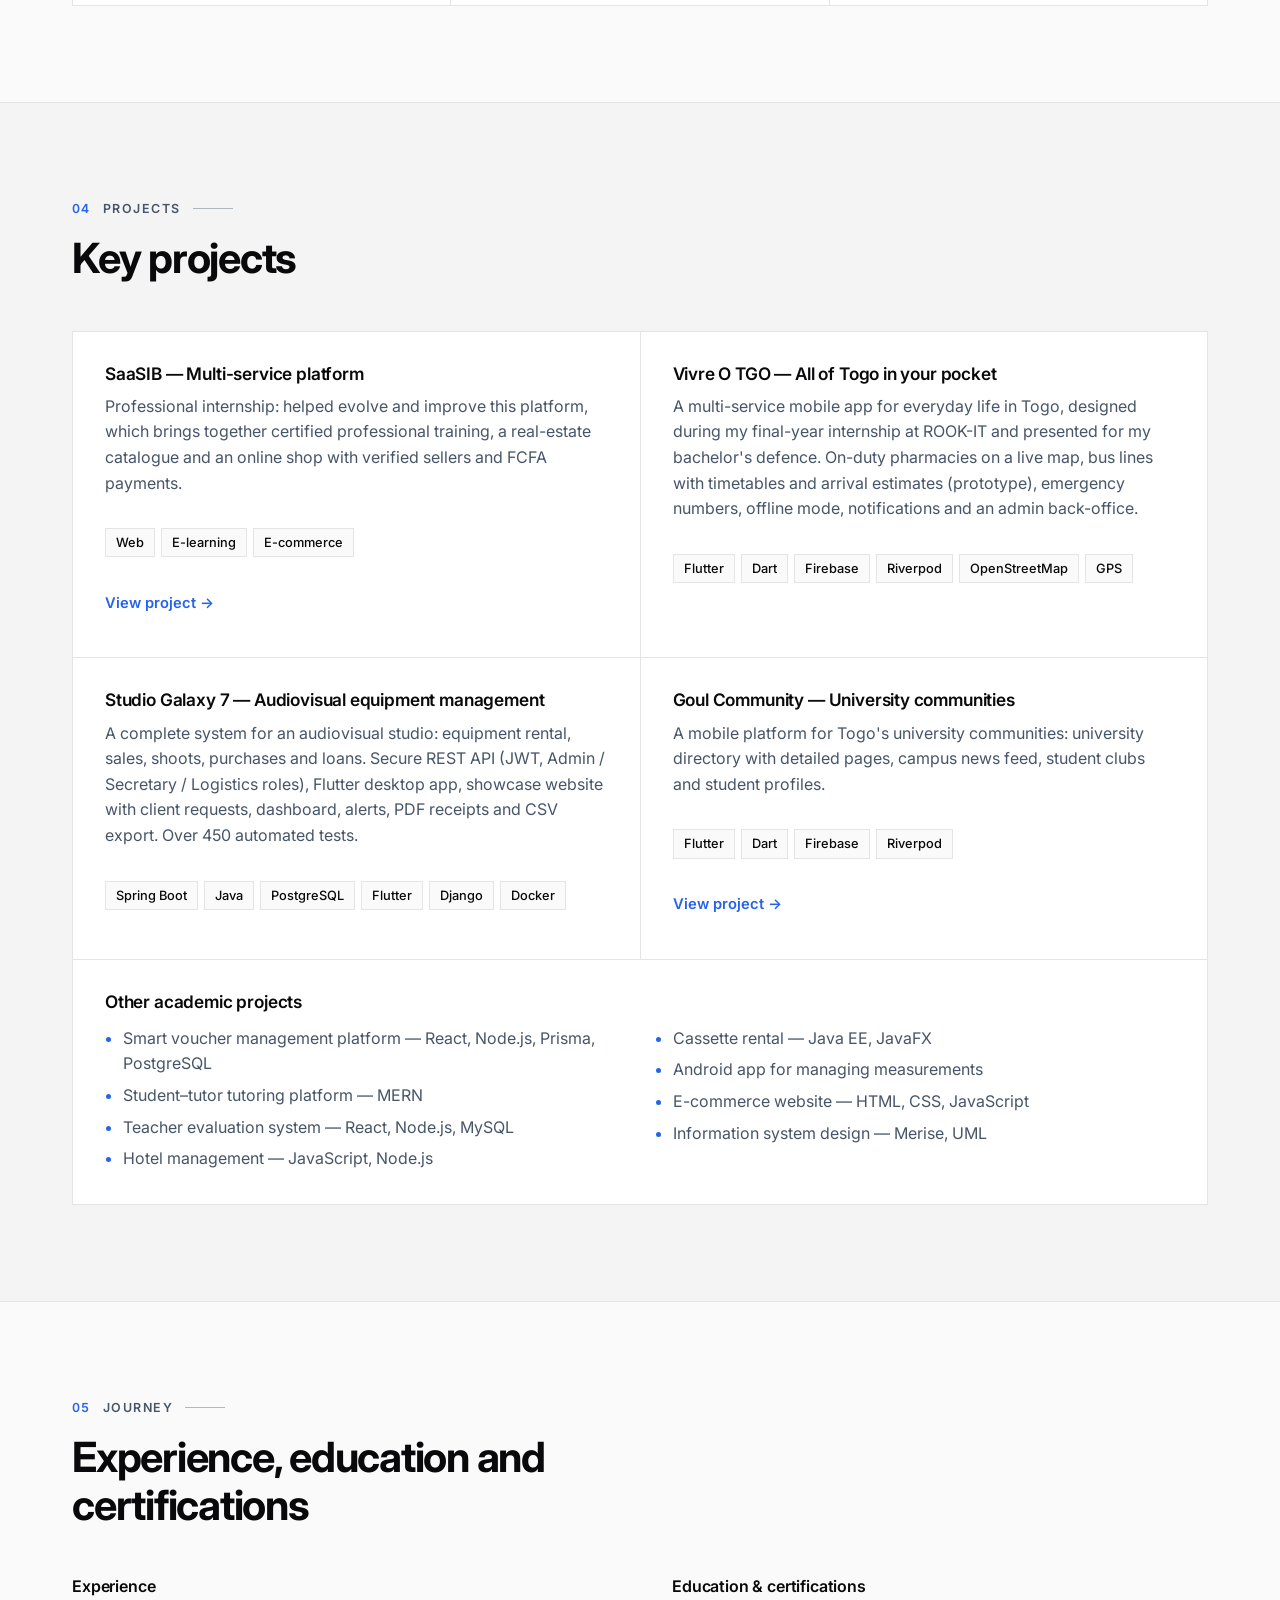
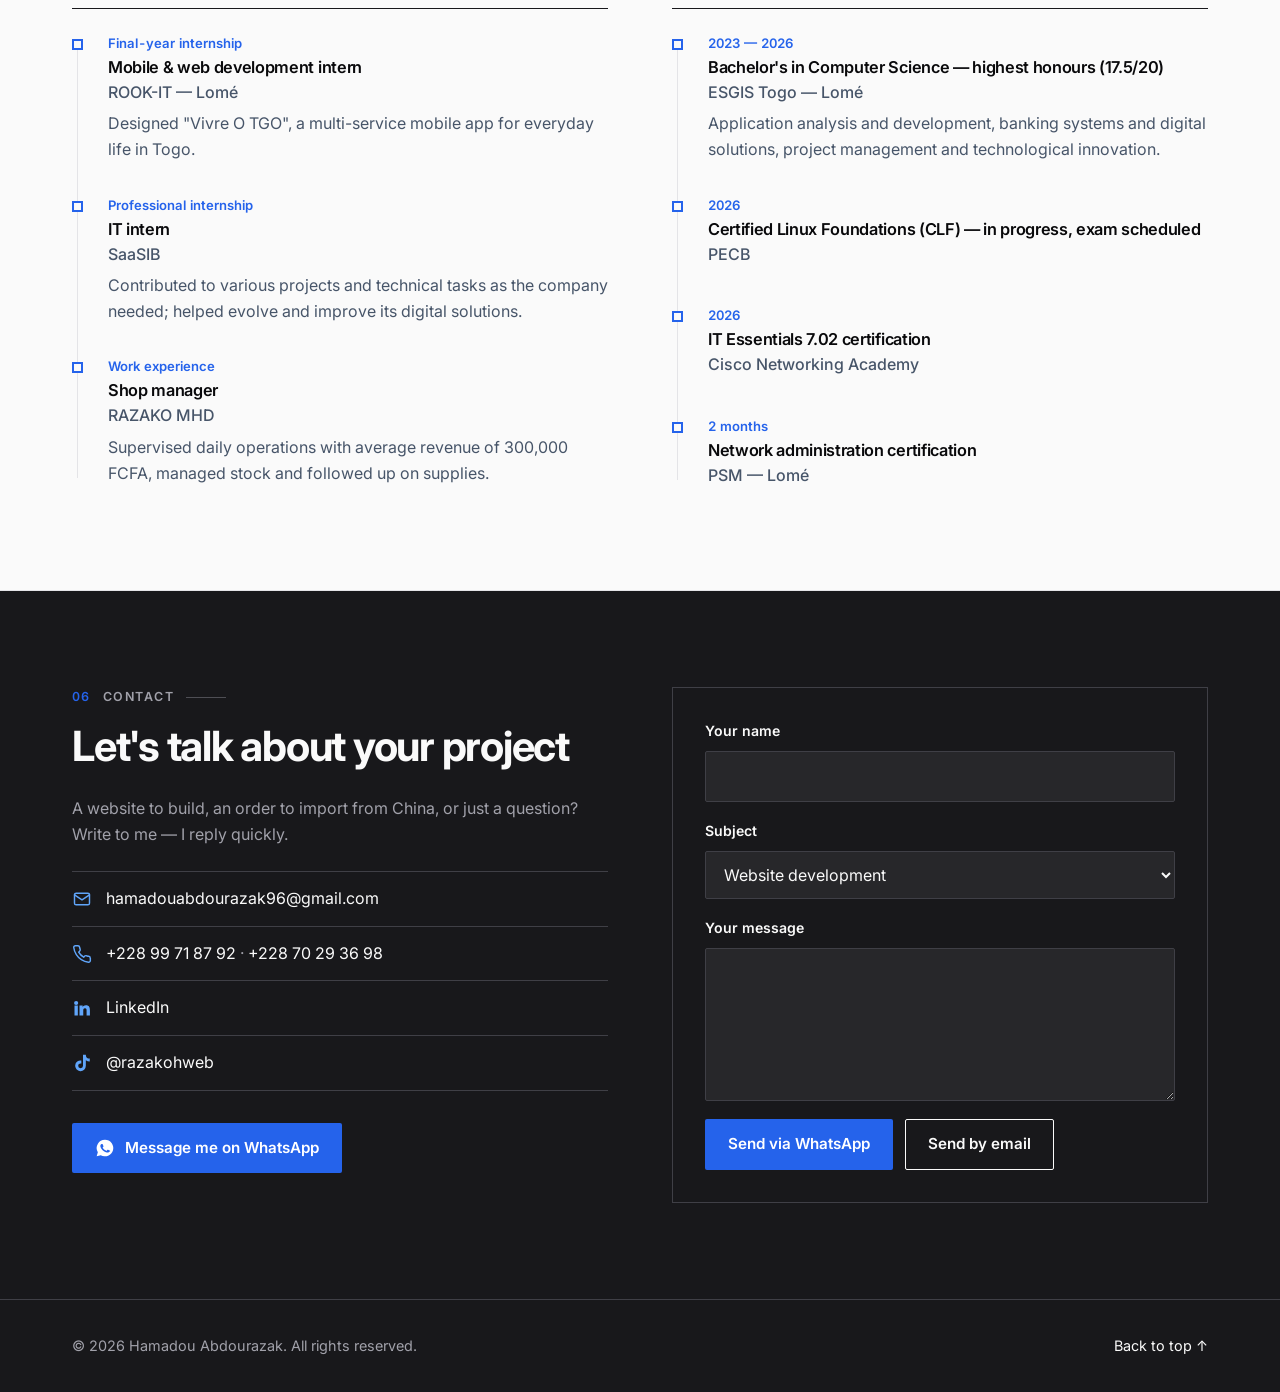
==== commit 4181428e: "Description du changement" ====
--- a/index.html
+++ b/index.html
@@ -10,14 +10,16 @@
   <meta property="og:image" content="https://razak-coder.github.io/assets/profile.jpg">
   <meta property="og:url" content="https://razak-coder.github.io/">
   <meta property="og:type" content="website">
-  <meta name="theme-color" content="#0f1a2b">
-  <link rel="icon" href="data:image/svg+xml,<svg xmlns='http://www.w3.org/2000/svg' viewBox='0 0 64 64'><rect width='64' height='64' rx='14' fill='%230f1a2b'/><text x='50%' y='54%' dominant-baseline='middle' text-anchor='middle' font-family='Arial' font-weight='700' font-size='28' fill='%23ffffff'>HA</text></svg>">
+  <meta name="theme-color" content="#FAFAFA" media="(prefers-color-scheme: light)">
+  <meta name="theme-color" content="#09090B" media="(prefers-color-scheme: dark)">
+  <link rel="icon" href="data:image/svg+xml,<svg xmlns='http://www.w3.org/2000/svg' viewBox='0 0 64 64'><rect width='64' height='64' fill='%2318181B'/><text x='50%' y='54%' dominant-baseline='middle' text-anchor='middle' font-family='Arial' font-weight='700' font-size='28' fill='%23ffffff'>HA</text></svg>">
   <link rel="preconnect" href="https://fonts.googleapis.com">
   <link rel="preconnect" href="https://fonts.gstatic.com" crossorigin>
-  <link href="https://fonts.googleapis.com/css2?family=Inter:wght@400;500;600;700&family=Noto+Sans+Arabic:wght@400;600;700&display=swap" rel="stylesheet">
+  <link href="https://fonts.googleapis.com/css2?family=Inter:wght@300;400;500;600;700&family=Noto+Sans+Arabic:wght@400;500;600;700&display=swap" rel="stylesheet">
   <link rel="stylesheet" href="css/style.css">
   <script>
-    // Applique le thème avant l'affichage pour éviter le flash
+    // Active les animations seulement si JS tourne, et applique le thème avant l'affichage
+    document.documentElement.classList.add('js');
     try {
       var t = localStorage.getItem('theme');
       if (t) document.documentElement.setAttribute('data-theme', t);
@@ -198,7 +200,7 @@
         <form class="form" id="contact-form" novalidate>
           <div class="field">
             <label for="f-name" data-i18n="form.name">Votre nom</label>
-            <input id="f-name" name="name" type="text" autocomplete="name" required>
+            <input id="f-name" name="name" type="text" autocomplete="name" required aria-describedby="form-error">
           </div>
           <div class="field">
             <label for="f-subject" data-i18n="form.subject">Sujet</label>
@@ -210,7 +212,7 @@
           </div>
           <div class="field">
             <label for="f-message" data-i18n="form.message">Votre message</label>
-            <textarea id="f-message" name="message" rows="5" required></textarea>
+            <textarea id="f-message" name="message" rows="5" required aria-describedby="form-error"></textarea>
           </div>
           <p class="form__error" id="form-error" role="alert" hidden data-i18n="form.error">Merci de remplir votre nom et votre message.</p>
           <div class="form__actions">
--- a/css/style.css
+++ b/css/style.css
@@ -1,144 +1,181 @@
-/* ============ Thème ============ */
+/* =====================================================================
+   Design system — « Minimalism & Swiss Style » (skill UI/UX Pro Max)
+   Monochrome zinc + un seul accent bleu · Inter seule · coins nets · sans ombres
+   ===================================================================== */
 :root {
-  --bg: #fbfaf7;
-  --bg-alt: #f2f0ea;
-  --surface: #ffffff;
-  --text: #141a24;
-  --muted: #5b6472;
-  --line: #e3e0d8;
-  --ink: #0f1a2b;          /* bleu nuit : couleur principale */
-  --ink-contrast: #ffffff;
-  --accent: #b08a3e;       /* doré sobre */
-  --accent-soft: rgba(176, 138, 62, .12);
-  --dark-bg: #0f1a2b;
-  --dark-text: #e9edf3;
-  --dark-muted: #a3adbd;
-  --dark-line: rgba(255,255,255,.12);
-  --radius: 14px;
-  --shadow: 0 1px 2px rgba(15,26,43,.04), 0 8px 24px rgba(15,26,43,.06);
+  --color-primary: #18181B;
+  --color-on-primary: #FFFFFF;
+  --color-accent: #2563EB;
+  --color-accent-hover: #1D4ED8;
+  --color-on-accent: #FFFFFF;
+  --color-accent-text: #2563EB;     /* accent utilisé comme couleur de texte */
+  --color-accent-soft: #EFF4FF;
+  --color-background: #FAFAFA;
+  --color-background-alt: #F4F4F5;
+  --color-foreground: #09090B;
+  --color-card: #FFFFFF;
+  --color-muted-foreground: #475569;
+  --color-border: #E4E4E7;
+  --color-border-strong: #18181B;
+  --color-ring: #2563EB;
+  --color-success: #16A34A;
+
+  /* Section contact : toujours sombre (contraste fort) */
+  --inverse-bg: #18181B;
+  --inverse-fg: #FAFAFA;
+  --inverse-muted: #A1A1AA;
+  --inverse-border: #3F3F46;
+  --inverse-field: #27272A;
+  --inverse-accent-text: #60A5FA;
+
+  --radius: 0px;
+  --radius-control: 2px;
+  --space-1: 8px; --space-2: 16px; --space-3: 24px; --space-4: 32px; --space-6: 48px; --space-8: 64px; --space-12: 96px;
+  --ease: cubic-bezier(.33, 1, .68, 1);
   --font: "Inter", system-ui, -apple-system, "Segoe UI", Roboto, "PingFang SC", "Microsoft YaHei", sans-serif;
   color-scheme: light;
 }
 
 @media (prefers-color-scheme: dark) {
   :root:not([data-theme="light"]) {
-    --bg: #0b111b;
-    --bg-alt: #101826;
-    --surface: #141d2c;
-    --text: #e9edf3;
-    --muted: #9aa5b6;
-    --line: #223047;
-    --ink: #e9edf3;
-    --ink-contrast: #0b111b;
-    --accent: #d4b06a;
-    --accent-soft: rgba(212, 176, 106, .14);
-    --dark-bg: #070c14;
-    --shadow: 0 1px 2px rgba(0,0,0,.3), 0 8px 24px rgba(0,0,0,.25);
+    --color-primary: #FAFAFA;
+    --color-on-primary: #09090B;
+    --color-accent: #2563EB;
+    --color-accent-hover: #1D4ED8;
+    --color-on-accent: #FFFFFF;
+    --color-accent-text: #60A5FA;
+    --color-accent-soft: rgba(59, 130, 246, .14);
+    --color-background: #09090B;
+    --color-background-alt: #111113;
+    --color-foreground: #FAFAFA;
+    --color-card: #18181B;
+    --color-muted-foreground: #A1A1AA;
+    --color-border: #27272A;
+    --color-border-strong: #FAFAFA;
+    --color-ring: #60A5FA;
+    --inverse-bg: #000000;
+    --inverse-border: #27272A;
+    --inverse-field: #18181B;
     color-scheme: dark;
   }
 }
 :root[data-theme="dark"] {
-  --bg: #0b111b;
-  --bg-alt: #101826;
-  --surface: #141d2c;
-  --text: #e9edf3;
-  --muted: #9aa5b6;
-  --line: #223047;
-  --ink: #e9edf3;
-  --ink-contrast: #0b111b;
-  --accent: #d4b06a;
-  --accent-soft: rgba(212, 176, 106, .14);
-  --dark-bg: #070c14;
-  --shadow: 0 1px 2px rgba(0,0,0,.3), 0 8px 24px rgba(0,0,0,.25);
+  --color-primary: #FAFAFA;
+  --color-on-primary: #09090B;
+  --color-accent: #2563EB;
+  --color-accent-hover: #1D4ED8;
+  --color-on-accent: #FFFFFF;
+  --color-accent-text: #60A5FA;
+  --color-accent-soft: rgba(59, 130, 246, .14);
+  --color-background: #09090B;
+  --color-background-alt: #111113;
+  --color-foreground: #FAFAFA;
+  --color-card: #18181B;
+  --color-muted-foreground: #A1A1AA;
+  --color-border: #27272A;
+  --color-border-strong: #FAFAFA;
+  --color-ring: #60A5FA;
+  --inverse-bg: #000000;
+  --inverse-border: #27272A;
+  --inverse-field: #18181B;
   color-scheme: dark;
 }
 
 /* ============ Base ============ */
 *, *::before, *::after { box-sizing: border-box; }
-html { scroll-behavior: smooth; scroll-padding-top: 76px; -webkit-text-size-adjust: 100%; }
+html { scroll-behavior: smooth; scroll-padding-top: 72px; -webkit-text-size-adjust: 100%; }
 body {
   margin: 0;
   font-family: var(--font);
   font-size: 16px;
-  line-height: 1.65;
-  color: var(--text);
-  background: var(--bg);
+  line-height: 1.6;
+  color: var(--color-foreground);
+  background: var(--color-background);
   -webkit-font-smoothing: antialiased;
   overflow-x: hidden;
 }
-html[lang="ar"] body { font-family: "Noto Sans Arabic", var(--font); }
+html[lang="ar"] body { font-family: "Noto Sans Arabic", var(--font); line-height: 1.75; }
 img { max-width: 100%; display: block; }
 a { color: inherit; }
-h1, h2, h3 { line-height: 1.15; margin: 0 0 .6em; letter-spacing: -.02em; }
-h2 { font-size: clamp(1.7rem, 3.5vw, 2.4rem); max-width: 22ch; }
-h3 { font-size: 1.1rem; letter-spacing: -.01em; }
+h1, h2, h3, h4 { line-height: 1.15; margin: 0 0 .6em; letter-spacing: -.02em; font-weight: 700; }
+h2 { font-size: clamp(1.75rem, 3.6vw, 2.6rem); max-width: 24ch; letter-spacing: -.03em; }
+h3 { font-size: 1.08rem; letter-spacing: -.01em; font-weight: 600; }
+html[lang="ar"] :is(h1, h2, h3, h4), html[lang="zh"] :is(h1, h2, h3, h4) { letter-spacing: 0; }
 p { margin: 0 0 1em; }
-svg { width: 20px; height: 20px; fill: none; stroke: currentColor; stroke-width: 1.8; stroke-linecap: round; stroke-linejoin: round; flex-shrink: 0; }
-svg .fill, svg.fill { fill: currentColor; stroke: none; }
+svg { width: 20px; height: 20px; fill: none; stroke: currentColor; stroke-width: 1.75; stroke-linecap: round; stroke-linejoin: round; flex-shrink: 0; }
+svg .fill { fill: currentColor; stroke: none; }
 .sr-only { position: absolute; width: 1px; height: 1px; overflow: hidden; clip: rect(0 0 0 0); white-space: nowrap; }
 .ltr { direction: ltr; unicode-bidi: isolate; }
-.skip { position: fixed; inset-inline-start: 8px; top: 8px; background: var(--ink); color: var(--ink-contrast); padding: 8px 14px; border-radius: 8px; z-index: 100; transform: translateY(-200%); }
+.skip {
+  position: fixed; inset-inline-start: 8px; top: 8px; z-index: 100; transform: translateY(-200%);
+  background: var(--color-primary); color: var(--color-on-primary); padding: 10px 16px; text-decoration: none;
+}
 .skip:focus { transform: none; }
-:focus-visible { outline: 2px solid var(--accent); outline-offset: 3px; border-radius: 6px; }
-
-.container { width: 100%; max-width: 1120px; margin: 0 auto; padding: 0 16px; }
-@media (min-width: 640px) { .container { padding: 0 28px; } }
+:focus-visible { outline: 2px solid var(--color-ring); outline-offset: 3px; }
+
+.container { width: 100%; max-width: 1200px; margin: 0 auto; padding: 0 16px; }
+@media (min-width: 640px) { .container { padding: 0 32px; } }
 
 /* ============ Boutons ============ */
 .btn {
-  display: inline-flex; align-items: center; justify-content: center; gap: 8px;
-  padding: 12px 20px; border-radius: 999px; border: 1px solid transparent;
+  display: inline-flex; align-items: center; justify-content: center; gap: 10px;
+  min-height: 48px; padding: 12px 22px; border-radius: var(--radius-control); border: 1px solid transparent;
   font: inherit; font-weight: 600; font-size: .95rem; text-decoration: none; cursor: pointer;
-  transition: transform .15s ease, background .2s ease, border-color .2s ease, color .2s ease;
-}
-.btn:hover { transform: translateY(-1px); }
-.btn--primary { background: var(--ink); color: var(--ink-contrast); }
-.btn--primary:hover { background: var(--accent); color: #fff; }
-.btn--ghost { border-color: var(--line); color: var(--text); background: var(--surface); }
-.btn--ghost:hover { border-color: var(--accent); }
-.btn--ghost-light { border-color: var(--dark-line); color: var(--dark-text); background: transparent; }
-.btn--ghost-light:hover { border-color: var(--accent); }
-.btn--whatsapp { background: #1f9d55; color: #fff; margin-top: 8px; }
-.btn--whatsapp:hover { background: #188a49; }
+  transition: background-color .2s var(--ease), border-color .2s var(--ease), color .2s var(--ease);
+}
+.btn--primary { background: var(--color-accent); color: var(--color-on-accent); }
+.btn--primary:hover { background: var(--color-accent-hover); }
+.btn--ghost { border-color: var(--color-border-strong); color: var(--color-foreground); background: transparent; }
+.btn--ghost:hover { background: var(--color-primary); color: var(--color-on-primary); }
+.btn--ghost-light { border-color: var(--inverse-fg); color: var(--inverse-fg); background: transparent; }
+.btn--ghost-light:hover { background: var(--inverse-fg); color: var(--inverse-bg); }
+.btn--whatsapp { background: var(--color-accent); color: var(--color-on-accent); margin-top: var(--space-1); }
+.btn--whatsapp:hover { background: var(--color-accent-hover); }
 
 .icon-btn {
-  display: inline-grid; place-items: center; width: 40px; height: 40px;
-  border-radius: 10px; border: 1px solid var(--line); background: var(--surface);
-  color: var(--text); cursor: pointer;
-}
-.icon-btn:hover { border-color: var(--accent); }
+  display: inline-grid; place-items: center; width: 44px; height: 44px; cursor: pointer;
+  border-radius: var(--radius-control); border: 1px solid var(--color-border); background: transparent;
+  color: var(--color-foreground); transition: border-color .2s var(--ease);
+}
+.icon-btn:hover { border-color: var(--color-border-strong); }
 
 /* ============ En-tête ============ */
 .header {
   position: sticky; top: 0; z-index: 50;
-  background: color-mix(in srgb, var(--bg) 85%, transparent);
+  background: color-mix(in srgb, var(--color-background) 88%, transparent);
   backdrop-filter: saturate(140%) blur(12px);
   -webkit-backdrop-filter: saturate(140%) blur(12px);
   border-bottom: 1px solid transparent;
-  transition: border-color .2s ease;
-}
-.header.is-scrolled { border-bottom-color: var(--line); }
-.header__inner { display: flex; align-items: center; gap: 16px; height: 68px; }
-.brand { display: flex; align-items: center; gap: 10px; text-decoration: none; font-weight: 700; min-width: 0; }
+  transition: border-color .2s var(--ease);
+}
+.header.is-scrolled { border-bottom-color: var(--color-border); }
+.header__inner { display: flex; align-items: center; gap: var(--space-2); height: 68px; }
+.brand { display: flex; align-items: center; gap: 12px; text-decoration: none; font-weight: 700; min-width: 0; letter-spacing: -.01em; }
 .brand__mark {
-  display: grid; place-items: center; width: 36px; height: 36px; border-radius: 10px;
-  background: var(--ink); color: var(--ink-contrast); font-size: .85rem; letter-spacing: .02em;
+  display: grid; place-items: center; width: 36px; height: 36px;
+  background: var(--color-primary); color: var(--color-on-primary); font-size: .8rem; letter-spacing: .04em;
 }
 .brand__name { white-space: nowrap; overflow: hidden; text-overflow: ellipsis; }
-.nav { display: flex; gap: 4px; margin-inline-start: auto; }
+.nav { display: flex; gap: 2px; margin-inline-start: auto; }
 .nav a {
-  text-decoration: none; color: var(--muted); font-weight: 500; font-size: .93rem;
-  padding: 8px 12px; border-radius: 8px;
-}
-.nav a:hover, .nav a.is-active { color: var(--text); background: var(--accent-soft); }
-.header__tools { display: flex; align-items: center; gap: 8px; }
+  position: relative; text-decoration: none; color: var(--color-muted-foreground); font-weight: 500; font-size: .92rem;
+  padding: 10px 12px; transition: color .2s var(--ease);
+}
+.nav a::after {
+  content: ""; position: absolute; inset-inline: 12px; bottom: 4px; height: 2px;
+  background: var(--color-accent); transform: scaleX(0); transition: transform .25s var(--ease);
+}
+.nav a:hover, .nav a.is-active { color: var(--color-foreground); }
+.nav a.is-active::after { transform: scaleX(1); }
+.header__tools { display: flex; align-items: center; gap: var(--space-1); }
 .lang select {
-  height: 40px; padding: 0 30px 0 12px; border-radius: 10px; border: 1px solid var(--line);
-  background: var(--surface) url("data:image/svg+xml,%3Csvg xmlns='http://www.w3.org/2000/svg' viewBox='0 0 24 24' fill='none' stroke='%23888' stroke-width='2'%3E%3Cpath d='M6 9l6 6 6-6'/%3E%3C/svg%3E") no-repeat right 8px center / 14px;
-  color: var(--text); font: inherit; font-weight: 600; font-size: .9rem; cursor: pointer;
+  height: 44px; padding: 0 32px 0 12px; border-radius: var(--radius-control); border: 1px solid var(--color-border);
+  background: transparent url("data:image/svg+xml,%3Csvg xmlns='http://www.w3.org/2000/svg' viewBox='0 0 24 24' fill='none' stroke='%2371717A' stroke-width='2'%3E%3Cpath d='M6 9l6 6 6-6'/%3E%3C/svg%3E") no-repeat right 10px center / 14px;
+  color: var(--color-foreground); font: inherit; font-weight: 600; font-size: .9rem; cursor: pointer;
   -webkit-appearance: none; appearance: none;
 }
-[dir="rtl"] .lang select { padding: 0 12px 0 30px; background-position: left 8px center; }
+.lang select option { color: #09090B; background: #FFFFFF; }
+[dir="rtl"] .lang select { padding: 0 12px 0 32px; background-position: left 10px center; }
 .i-moon { display: none; }
 :root[data-theme="dark"] .i-sun { display: none; }
 :root[data-theme="dark"] .i-moon { display: block; }
@@ -148,171 +185,190 @@
 }
 .menu-btn { display: none; }
 
-@media (max-width: 900px) {
+@media (max-width: 960px) {
   .menu-btn { display: inline-grid; }
   .header__tools { margin-inline-start: auto; }
   .nav {
     position: fixed; inset: 68px 0 auto 0; flex-direction: column; gap: 0;
-    background: var(--bg); border-bottom: 1px solid var(--line); padding: 8px 16px 16px;
-    transform: translateY(-8px); opacity: 0; pointer-events: none; transition: .2s ease;
+    background: var(--color-background); border-bottom: 1px solid var(--color-border); padding: 8px 16px 16px;
+    transform: translateY(-8px); opacity: 0; pointer-events: none;
+    transition: opacity .2s var(--ease), transform .2s var(--ease);
   }
   .nav.is-open { transform: none; opacity: 1; pointer-events: auto; }
-  .nav a { padding: 12px; font-size: 1rem; }
+  .nav a { padding: 14px 4px; font-size: 1rem; border-bottom: 1px solid var(--color-border); }
+  .nav a:last-child { border-bottom: 0; }
+  .nav a::after { display: none; }
 }
 @media (max-width: 420px) { .brand__name { display: none; } }
 
 /* ============ Accueil ============ */
-.hero { padding: 48px 0 72px; }
-.hero__inner { display: grid; gap: 40px; align-items: center; }
-@media (min-width: 860px) {
-  .hero { padding: 72px 0 96px; }
-  .hero__inner { grid-template-columns: 1.25fr 1fr; gap: 64px; }
+.hero { padding: var(--space-6) 0 var(--space-8); border-bottom: 1px solid var(--color-border); }
+.hero__inner { display: grid; gap: var(--space-6); align-items: center; }
+@media (min-width: 900px) {
+  .hero { padding: var(--space-8) 0 var(--space-12); }
+  .hero__inner { grid-template-columns: 7fr 5fr; gap: var(--space-8); }
 }
 .eyebrow {
-  display: inline-flex; align-items: center; gap: 8px; font-size: .85rem; font-weight: 500;
-  color: var(--muted); background: var(--surface); border: 1px solid var(--line);
-  padding: 6px 12px; border-radius: 999px; margin-bottom: 22px;
-}
-.dot { width: 8px; height: 8px; border-radius: 50%; background: #1f9d55; box-shadow: 0 0 0 4px rgba(31,157,85,.15); }
-.hero h1 { font-size: clamp(2.2rem, 6vw, 3.6rem); font-weight: 700; margin-bottom: 14px; }
-.hero h1 > span:first-child { color: var(--muted); font-weight: 500; font-size: .55em; letter-spacing: 0; }
-.hero__role { font-size: clamp(1.05rem, 2.2vw, 1.3rem); font-weight: 600; color: var(--accent); margin-bottom: 14px; }
-.hero__lead { color: var(--muted); max-width: 54ch; font-size: 1.05rem; }
-.hero__cta { display: flex; flex-wrap: wrap; gap: 12px; margin: 28px 0; }
-.socials { display: flex; gap: 10px; list-style: none; padding: 0; margin: 0; }
+  display: inline-flex; align-items: center; gap: 10px; font-size: .85rem; font-weight: 500;
+  color: var(--color-muted-foreground); margin-bottom: var(--space-3);
+}
+.dot { width: 8px; height: 8px; border-radius: 50%; background: var(--color-success); box-shadow: 0 0 0 4px rgba(22,163,74,.15); }
+.hero h1 { font-size: clamp(2.5rem, 7vw, 4.5rem); font-weight: 700; letter-spacing: -.04em; line-height: 1.02; margin-bottom: var(--space-3); }
+.hero h1 > span:first-child { display: inline-block; color: var(--color-muted-foreground); font-weight: 500; font-size: .4em; letter-spacing: -.01em; margin-bottom: .4em; }
+.hero__role {
+  font-size: clamp(1.05rem, 2vw, 1.25rem); font-weight: 600; color: var(--color-foreground);
+  padding-inline-start: var(--space-2); border-inline-start: 3px solid var(--color-accent); margin-bottom: var(--space-2);
+}
+.hero__lead { color: var(--color-muted-foreground); max-width: 56ch; font-size: 1.05rem; }
+.hero__cta { display: flex; flex-wrap: wrap; gap: 12px; margin: var(--space-4) 0; }
+.socials { display: flex; gap: var(--space-1); list-style: none; padding: 0; margin: 0; }
 .socials a {
-  display: grid; place-items: center; width: 42px; height: 42px; border-radius: 50%;
-  border: 1px solid var(--line); color: var(--muted); background: var(--surface);
-  transition: color .2s, border-color .2s;
-}
-.socials a:hover { color: var(--accent); border-color: var(--accent); }
-.hero__photo { position: relative; max-width: 420px; justify-self: center; width: 100%; }
-.hero__photo::before {
-  content: ""; position: absolute; inset: 14px -14px -14px 14px; border-radius: 22px;
-  border: 1px solid var(--accent); opacity: .5;
-}
-[dir="rtl"] .hero__photo::before { inset: 14px 14px -14px -14px; }
+  display: grid; place-items: center; width: 44px; height: 44px; border-radius: var(--radius-control);
+  border: 1px solid var(--color-border); color: var(--color-muted-foreground);
+  transition: color .2s var(--ease), border-color .2s var(--ease);
+}
+.socials a:hover { color: var(--color-foreground); border-color: var(--color-border-strong); }
+.hero__photo { max-width: 440px; justify-self: center; width: 100%; }
 .hero__photo img {
-  position: relative; border-radius: 22px; aspect-ratio: 4 / 5; object-fit: cover; object-position: center 12%;
-  width: 100%; height: auto; box-shadow: var(--shadow);
+  aspect-ratio: 4 / 5; object-fit: cover; object-position: center 12%;
+  width: 100%; height: auto; border-radius: var(--radius); background: var(--color-background-alt);
 }
 
 /* ============ Sections ============ */
-.section { padding: 80px 0; }
-.section--alt { background: var(--bg-alt); }
+main { counter-reset: section; }
+.section { padding: var(--space-8) 0; border-bottom: 1px solid var(--color-border); }
+@media (min-width: 900px) { .section { padding: var(--space-12) 0; } }
+.section--alt { background: var(--color-background-alt); }
 .kicker {
-  text-transform: uppercase; letter-spacing: .14em; font-size: .78rem; font-weight: 700;
-  color: var(--accent); margin-bottom: 10px;
-}
+  display: flex; align-items: center; gap: 12px;
+  text-transform: uppercase; letter-spacing: .12em; font-size: .78rem; font-weight: 600;
+  color: var(--color-muted-foreground); margin-bottom: var(--space-2);
+}
+.section:not([hidden]) .kicker::before {
+  counter-increment: section; content: counter(section, decimal-leading-zero);
+  color: var(--color-accent-text); font-variant-numeric: tabular-nums;
+}
+.kicker::after { content: ""; flex: 0 0 40px; height: 1px; background: currentColor; opacity: .4; }
 html[lang="ar"] .kicker, html[lang="zh"] .kicker { letter-spacing: 0; }
 
 /* À propos */
-.about { display: grid; gap: 40px; align-items: center; }
-@media (min-width: 860px) { .about { grid-template-columns: 0.85fr 1.15fr; gap: 64px; } }
-.about__photo img { border-radius: 22px; aspect-ratio: 4 / 5; object-fit: cover; object-position: center 30%; width: 100%; height: auto; max-width: 420px; margin: 0 auto; box-shadow: var(--shadow); }
-.about__text > p { color: var(--muted); }
-.facts { list-style: none; padding: 0; margin: 24px 0 0; display: grid; gap: 0; border-top: 1px solid var(--line); }
-.facts li { display: flex; justify-content: space-between; gap: 16px; padding: 14px 0; border-bottom: 1px solid var(--line); }
-.facts__label { color: var(--muted); }
+.about { display: grid; gap: var(--space-6); align-items: start; }
+@media (min-width: 900px) { .about { grid-template-columns: 5fr 7fr; gap: var(--space-8); } }
+.about__photo img {
+  aspect-ratio: 4 / 5; object-fit: cover; object-position: center 30%;
+  width: 100%; height: auto; max-width: 440px; margin: 0 auto; border-radius: var(--radius);
+}
+.about__text > p { color: var(--color-muted-foreground); }
+.facts { list-style: none; padding: 0; margin: var(--space-3) 0 0; border-top: 1px solid var(--color-border-strong); }
+.facts li { display: flex; justify-content: space-between; gap: var(--space-2); padding: 14px 0; border-bottom: 1px solid var(--color-border); }
+.facts__label { color: var(--color-muted-foreground); }
 .facts li span:last-child { font-weight: 600; text-align: end; }
-
-/* Grilles */
-.grid { display: grid; gap: 20px; margin-top: 36px; }
+.about__sub { font-size: .78rem; text-transform: uppercase; letter-spacing: .12em; color: var(--color-muted-foreground); margin: var(--space-4) 0 12px; }
+html[lang="ar"] .about__sub, html[lang="zh"] .about__sub { letter-spacing: 0; font-size: .9rem; }
+
+/* Grilles — cellules séparées par des filets (grille suisse) */
+.grid {
+  display: grid; gap: 1px; margin-top: var(--space-6);
+  background: var(--color-border); border: 1px solid var(--color-border);
+}
 .grid--services { grid-template-columns: repeat(auto-fit, minmax(min(100%, 300px), 1fr)); }
 .grid--skills { grid-template-columns: repeat(auto-fit, minmax(min(100%, 300px), 1fr)); }
-.grid--projects { grid-template-columns: repeat(auto-fit, minmax(min(100%, 420px), 1fr)); }
+.grid--projects { grid-template-columns: repeat(auto-fit, minmax(min(100%, 440px), 1fr)); }
 
 .card {
-  background: var(--surface); border: 1px solid var(--line); border-radius: var(--radius);
-  padding: 26px; box-shadow: var(--shadow); display: flex; flex-direction: column;
-}
+  background: var(--color-card); padding: var(--space-4); display: flex; flex-direction: column;
+  transition: background-color .2s var(--ease);
+}
+@media (max-width: 639px) { .card { padding: var(--space-3); } }
 .card__icon {
-  display: grid; place-items: center; width: 46px; height: 46px; border-radius: 12px;
-  background: var(--accent-soft); color: var(--accent); margin-bottom: 18px;
+  display: grid; place-items: center; width: 44px; height: 44px;
+  background: var(--color-accent-soft); color: var(--color-accent-text); margin-bottom: var(--space-3);
 }
 .card__icon svg { width: 22px; height: 22px; }
-.card p { color: var(--muted); }
-.card ul { margin: 4px 0 0; padding-inline-start: 18px; color: var(--muted); }
-.card ul li { margin-bottom: 4px; }
-
-.tags { display: flex; flex-wrap: wrap; gap: 8px; list-style: none; padding: 0 !important; margin: 0; }
+.card p { color: var(--color-muted-foreground); }
+.card ul:not(.tags) { margin: 4px 0 0; padding-inline-start: 18px; color: var(--color-muted-foreground); }
+.card ul:not(.tags) li { margin-bottom: 6px; }
+.card ul:not(.tags) li::marker { color: var(--color-accent-text); }
+
+.tags { display: flex; flex-wrap: wrap; gap: 6px; list-style: none; padding: 0; margin: 0; }
 .tags li {
-  font-size: .82rem; font-weight: 500; padding: 4px 10px; border-radius: 999px;
-  background: var(--bg-alt); border: 1px solid var(--line); color: var(--text); margin: 0 !important;
-}
-.section--alt .tags li { background: var(--bg); }
-
-.project__img { margin: -26px -26px 20px; border-radius: var(--radius) var(--radius) 0 0; aspect-ratio: 16 / 9; object-fit: cover; width: calc(100% + 52px); max-width: none; }
-.project__links { display: flex; gap: 16px; margin-top: auto; padding-top: 16px; }
-.project__links a { font-weight: 600; font-size: .92rem; color: var(--accent); text-decoration: none; }
-.project__links a:hover { text-decoration: underline; }
-.card .tags { margin-top: 12px; }
-
-.about__sub { font-size: 1rem; margin: 28px 0 12px; }
-.card__note { font-size: .88rem; margin: 14px 0 0; }
-.card__note strong { color: var(--text); font-weight: 600; }
+  font-size: .8rem; font-weight: 500; padding: 4px 10px; line-height: 1.5;
+  border: 1px solid var(--color-border); color: var(--color-foreground); background: var(--color-background);
+}
+.card .tags { margin-top: var(--space-2); }
+.card__note { font-size: .88rem; margin: var(--space-2) 0 0; }
+.card__note strong { color: var(--color-foreground); font-weight: 600; }
 .card--wide { grid-column: 1 / -1; }
-.cols { columns: 2 280px; column-gap: 32px; }
+.cols { columns: 2 300px; column-gap: var(--space-6); }
 .cols li { break-inside: avoid; }
 
+.project__img { margin: calc(var(--space-4) * -1) calc(var(--space-4) * -1) var(--space-3); aspect-ratio: 16 / 9; object-fit: cover; width: calc(100% + var(--space-4) * 2); max-width: none; }
+.project__links { display: flex; gap: var(--space-3); margin-top: auto; padding-top: var(--space-3); }
+.project__links a {
+  display: inline-flex; align-items: center; min-height: 44px;
+  font-weight: 600; font-size: .92rem; color: var(--color-accent-text); text-decoration: none;
+}
+.project__links a:hover { text-decoration: underline; text-underline-offset: 4px; }
+
 /* Parcours */
-.journey { display: grid; gap: 24px 64px; margin-top: 36px; }
-@media (min-width: 860px) { .journey { grid-template-columns: 1fr 1fr; } }
-.journey__head { font-size: 1.05rem; margin: 0; padding-bottom: 12px; border-bottom: 1px solid var(--line); }
-.journey .timeline { margin-top: 24px; }
-.timeline h4 { font-size: 1.02rem; margin: 2px 0 2px; line-height: 1.3; }
-.timeline { list-style: none; padding: 0; margin: 36px 0 0; position: relative; }
-.timeline::before { content: ""; position: absolute; inset-block: 6px; inset-inline-start: 7px; width: 2px; background: var(--line); }
-.timeline li { position: relative; padding-inline-start: 40px; padding-bottom: 32px; }
+.journey { display: grid; gap: var(--space-6) var(--space-8); margin-top: var(--space-6); }
+@media (min-width: 900px) { .journey { grid-template-columns: 1fr 1fr; } }
+.journey__head { font-size: 1rem; margin: 0; padding-bottom: 12px; border-bottom: 1px solid var(--color-border-strong); }
+.timeline { list-style: none; padding: 0; margin: var(--space-3) 0 0; position: relative; }
+.timeline::before { content: ""; position: absolute; inset-block: 8px; inset-inline-start: 5px; width: 1px; background: var(--color-border); }
+.timeline li { position: relative; padding-inline-start: 36px; padding-bottom: var(--space-4); }
+.timeline li:last-child { padding-bottom: 0; }
 .timeline li::before {
-  content: ""; position: absolute; inset-inline-start: 0; top: 6px; width: 16px; height: 16px;
-  border-radius: 50%; background: var(--bg); border: 3px solid var(--accent);
-}
-.timeline__date { font-size: .85rem; font-weight: 600; color: var(--accent); }
-.timeline__place { color: var(--muted); font-weight: 500; margin-bottom: 6px; }
-.timeline p { color: var(--muted); margin: 0; max-width: 70ch; }
+  content: ""; position: absolute; inset-inline-start: 0; top: 6px; width: 11px; height: 11px;
+  background: var(--color-background); border: 2px solid var(--color-accent);
+}
+.timeline__date { font-size: .82rem; font-weight: 600; color: var(--color-accent-text); font-variant-numeric: tabular-nums; }
+.timeline h4 { font-size: 1.02rem; margin: 2px 0; line-height: 1.35; font-weight: 600; }
+.timeline__place { color: var(--color-muted-foreground); font-weight: 500; margin-bottom: 6px; }
+.timeline p { color: var(--color-muted-foreground); margin: 0; max-width: 70ch; }
 
 /* ============ Contact ============ */
-.section--dark { background: var(--dark-bg); color: var(--dark-text); }
-.section--dark .kicker { color: #d4b06a; }
-.contact { display: grid; gap: 48px; }
-@media (min-width: 860px) { .contact { grid-template-columns: 1fr 1fr; gap: 64px; } }
-.contact__intro > p { color: var(--dark-muted); }
-.contact__list { list-style: none; padding: 0; margin: 24px 0; display: grid; gap: 14px; }
-.contact__list li { display: flex; align-items: center; gap: 12px; color: var(--dark-muted); }
-.contact__list svg { color: #d4b06a; }
-.contact__list a { color: var(--dark-text); text-decoration: none; word-break: break-word; }
-.contact__list a:hover { text-decoration: underline; }
-
-.form {
-  background: rgba(255,255,255,.04); border: 1px solid var(--dark-line); border-radius: 18px;
-  padding: 24px; display: grid; gap: 16px; align-self: start;
-}
-@media (min-width: 640px) { .form { padding: 32px; } }
-.field { display: grid; gap: 6px; }
-.field label { font-size: .88rem; font-weight: 600; color: var(--dark-text); }
+.section--dark { background: var(--inverse-bg); color: var(--inverse-fg); border-bottom: 0; }
+.section--dark .kicker { color: var(--inverse-muted); }
+.section--dark .kicker::before { color: var(--inverse-accent-text); }
+.contact { display: grid; gap: var(--space-6); }
+@media (min-width: 900px) { .contact { grid-template-columns: 1fr 1fr; gap: var(--space-8); } }
+.contact__intro > p { color: var(--inverse-muted); }
+.contact__list { list-style: none; padding: 0; margin: var(--space-3) 0; border-top: 1px solid var(--inverse-border); }
+.contact__list li { display: flex; align-items: center; gap: 14px; color: var(--inverse-muted); padding: 14px 0; border-bottom: 1px solid var(--inverse-border); }
+.contact__list svg { color: var(--inverse-accent-text); }
+.contact__list a { color: var(--inverse-fg); text-decoration: none; word-break: break-word; }
+.contact__list a:hover { text-decoration: underline; text-underline-offset: 4px; }
+
+.form { border: 1px solid var(--inverse-border); padding: var(--space-3); display: grid; gap: 18px; align-self: start; }
+@media (min-width: 640px) { .form { padding: var(--space-4); } }
+.field { display: grid; gap: 8px; }
+.field label { font-size: .88rem; font-weight: 600; color: var(--inverse-fg); }
 .field input, .field textarea, .field select {
-  width: 100%; font: inherit; color: var(--dark-text); background: rgba(255,255,255,.06);
-  border: 1px solid var(--dark-line); border-radius: 10px; padding: 12px 14px; resize: vertical;
-}
-.field select option { color: #141a24; }
-.field input:focus, .field textarea:focus, .field select:focus { outline: none; border-color: #d4b06a; }
-.form .btn--primary { background: #d4b06a; color: #0f1a2b; }
-.form .btn--primary:hover { background: #e2c27f; }
+  width: 100%; min-height: 48px; font: inherit; color: var(--inverse-fg); background: var(--inverse-field);
+  border: 1px solid var(--inverse-border); border-radius: var(--radius-control); padding: 12px 14px; resize: vertical;
+  transition: border-color .2s var(--ease);
+}
+.field select { cursor: pointer; }
+.field select option { color: #09090B; background: #FFFFFF; }
+.field input:focus, .field textarea:focus, .field select:focus { outline: none; border-color: var(--inverse-accent-text); box-shadow: 0 0 0 1px var(--inverse-accent-text); }
+.field input[aria-invalid="true"], .field textarea[aria-invalid="true"] { border-color: #F87171; }
 .form__actions { display: flex; flex-wrap: wrap; gap: 12px; }
-.form__error { color: #ffb4a8; font-size: .9rem; margin: 0; }
+.form__error { color: #FCA5A5; font-size: .9rem; margin: 0; }
 
 /* ============ Pied de page ============ */
-.footer { background: var(--dark-bg); color: var(--dark-muted); border-top: 1px solid var(--dark-line); font-size: .9rem; }
-.footer__inner { display: flex; flex-wrap: wrap; justify-content: space-between; gap: 12px; padding-top: 24px; padding-bottom: 24px; }
+.footer { background: var(--inverse-bg); color: var(--inverse-muted); border-top: 1px solid var(--inverse-border); font-size: .9rem; }
+.footer__inner { display: flex; flex-wrap: wrap; justify-content: space-between; align-items: center; gap: 12px; padding-top: var(--space-3); padding-bottom: var(--space-3); }
 .footer p { margin: 0; }
-.footer a { color: var(--dark-text); text-decoration: none; }
-
-/* ============ Animations ============ */
-.reveal { opacity: 0; transform: translateY(14px); transition: opacity .6s ease, transform .6s ease; }
-.reveal.is-visible { opacity: 1; transform: none; }
+.footer a { display: inline-flex; align-items: center; min-height: 44px; color: var(--inverse-fg); text-decoration: none; }
+.footer a:hover { text-decoration: underline; text-underline-offset: 4px; }
+
+/* ============ Animations (subtiles, 350 ms, décalage 12 px) ============
+   Masquées seulement si JavaScript tourne (classe .js) : sans JS, tout reste lisible. */
+.js .reveal { opacity: 0; transform: translateY(12px); transition: opacity .35s var(--ease), transform .35s var(--ease); }
+.js .reveal.is-visible { opacity: 1; transform: none; }
 @media (prefers-reduced-motion: reduce) {
   html { scroll-behavior: auto; }
-  .reveal { opacity: 1; transform: none; transition: none; }
-  .btn:hover { transform: none; }
-}
+  .js .reveal { opacity: 1; transform: none; transition: none; }
+  *, *::before, *::after { transition-duration: 0s !important; }
+}
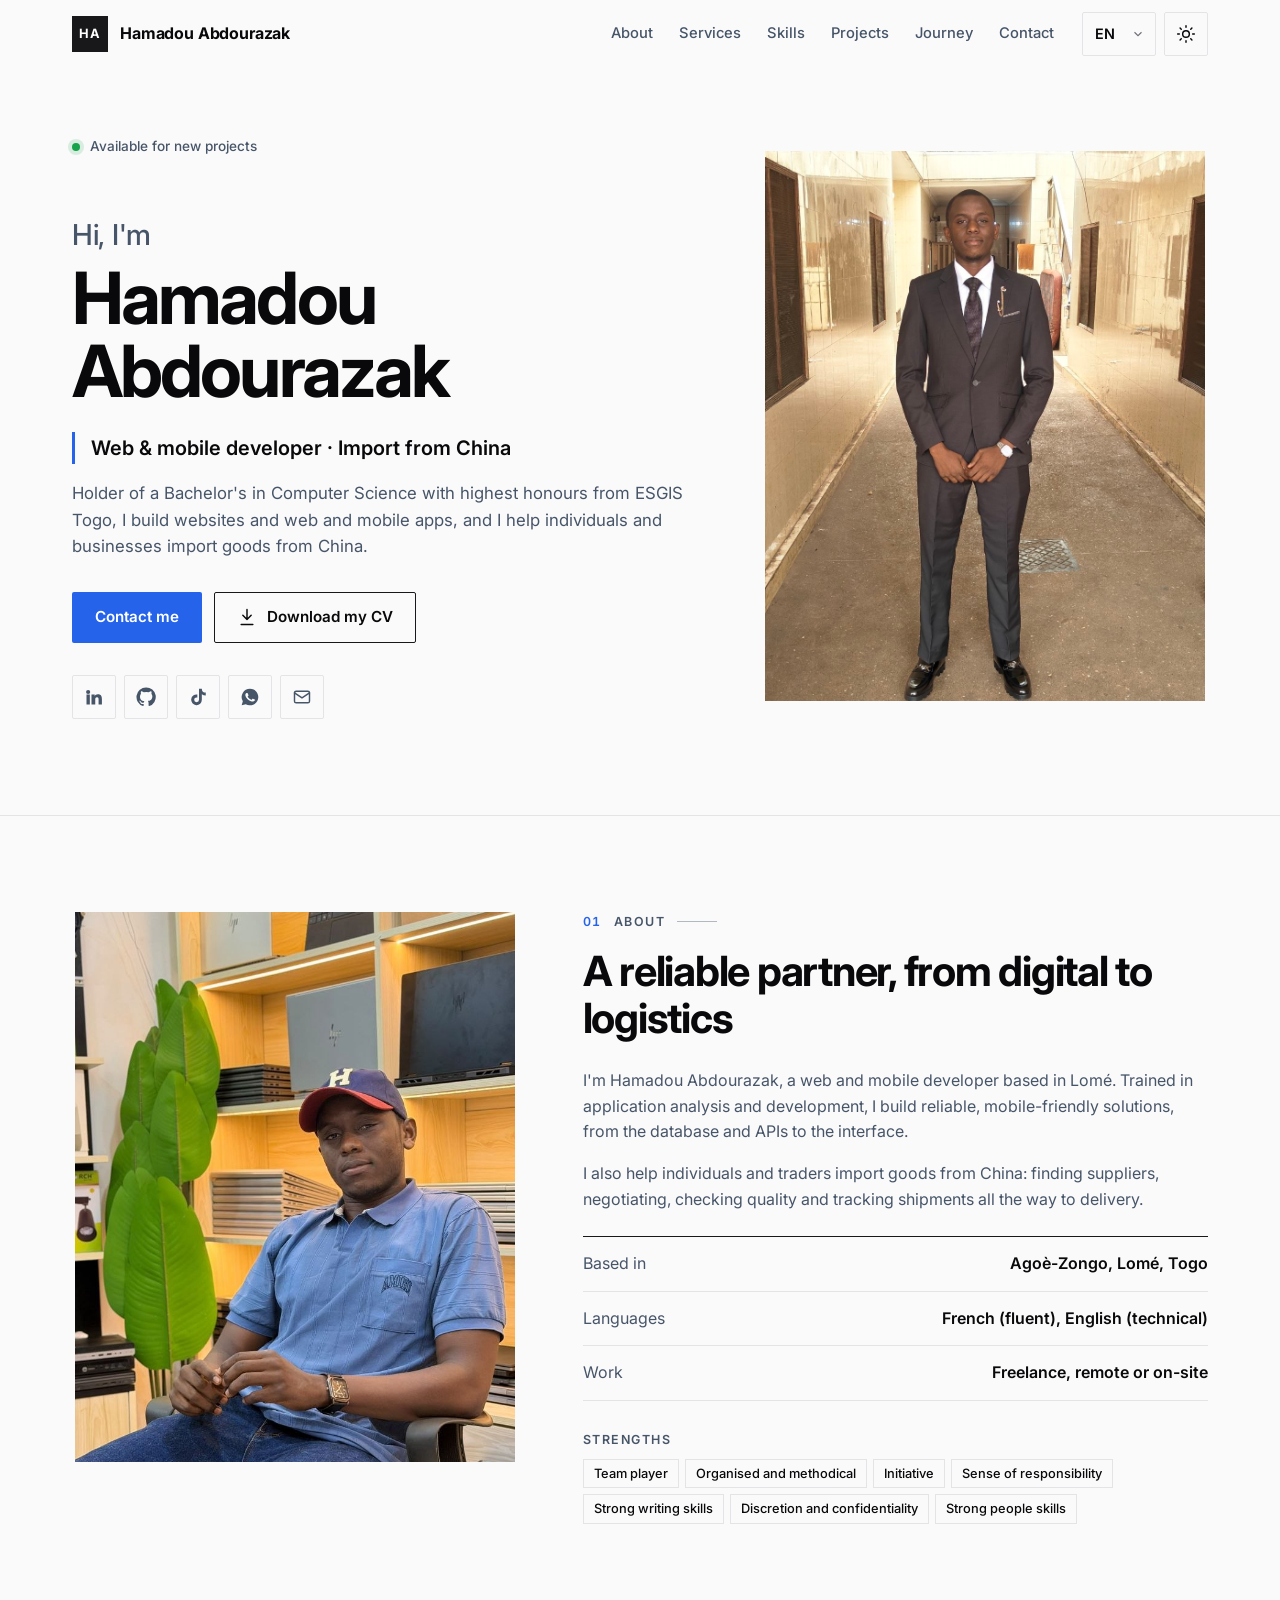
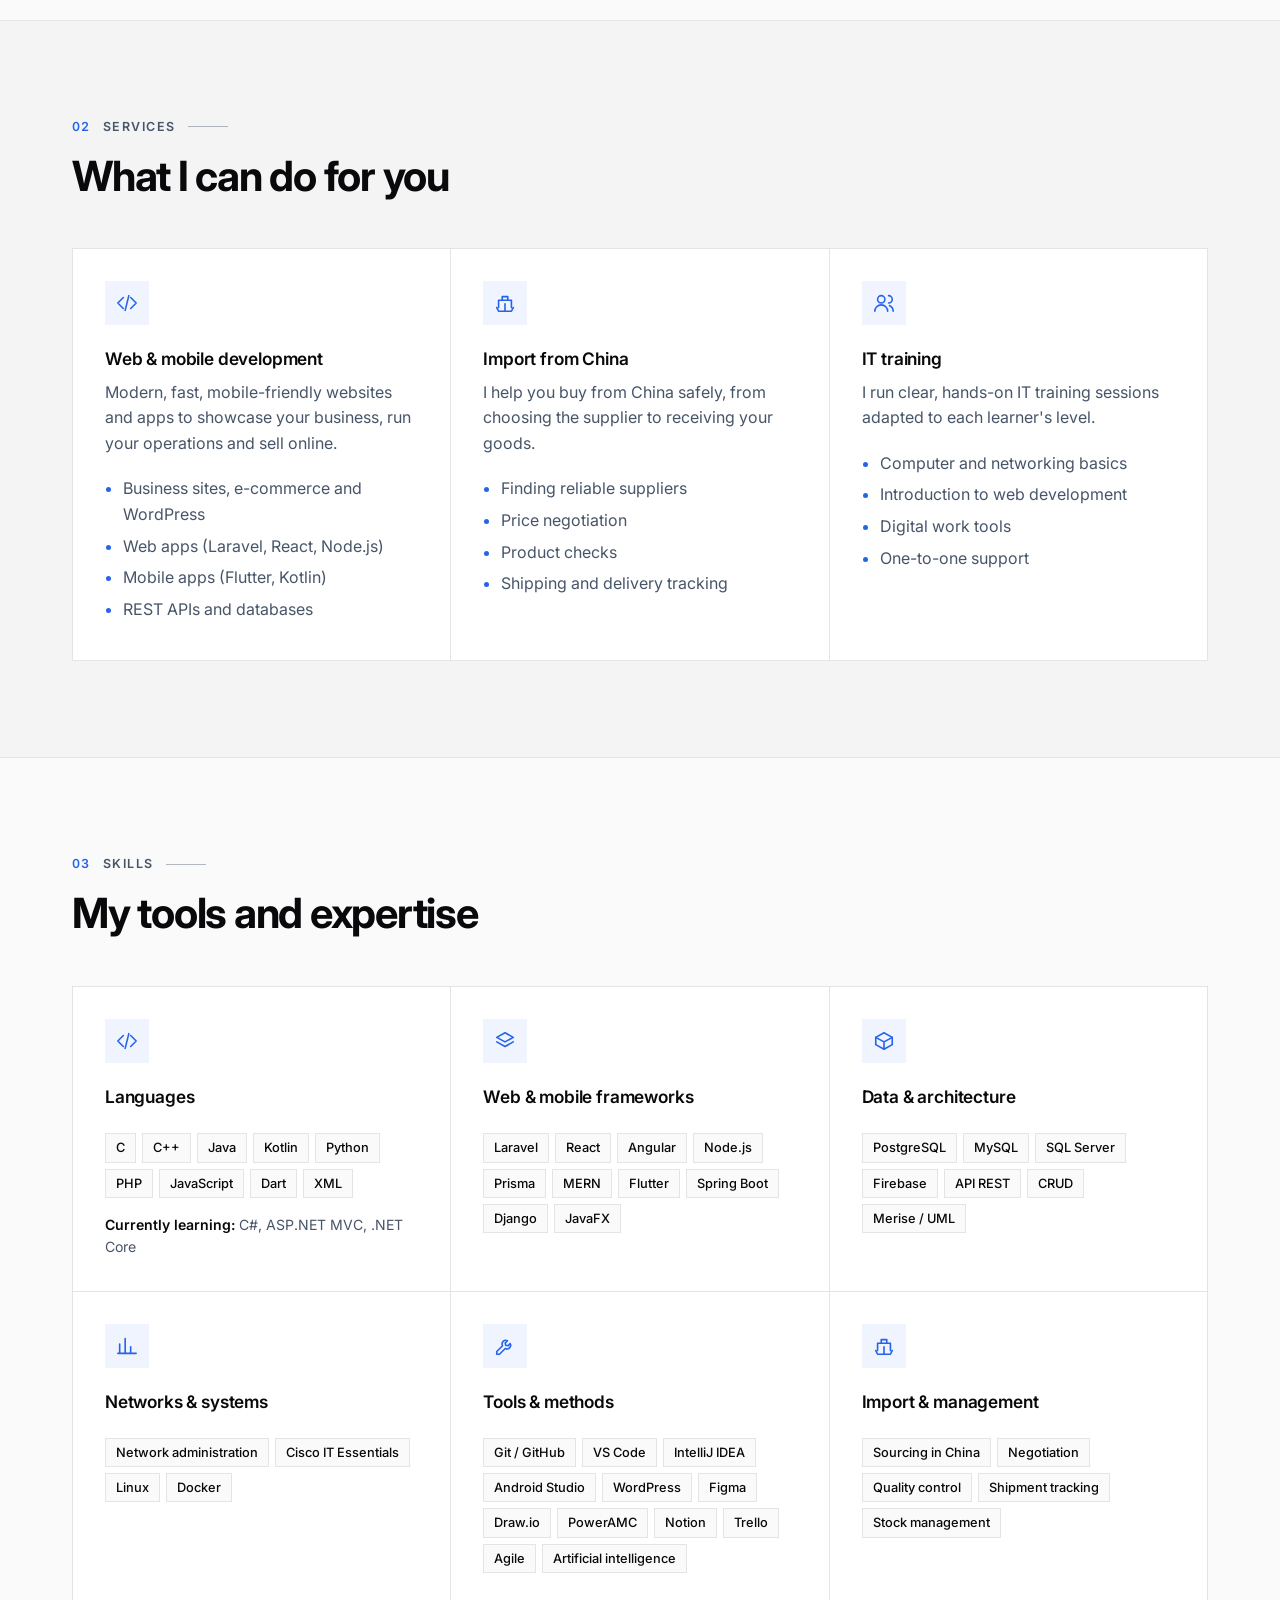
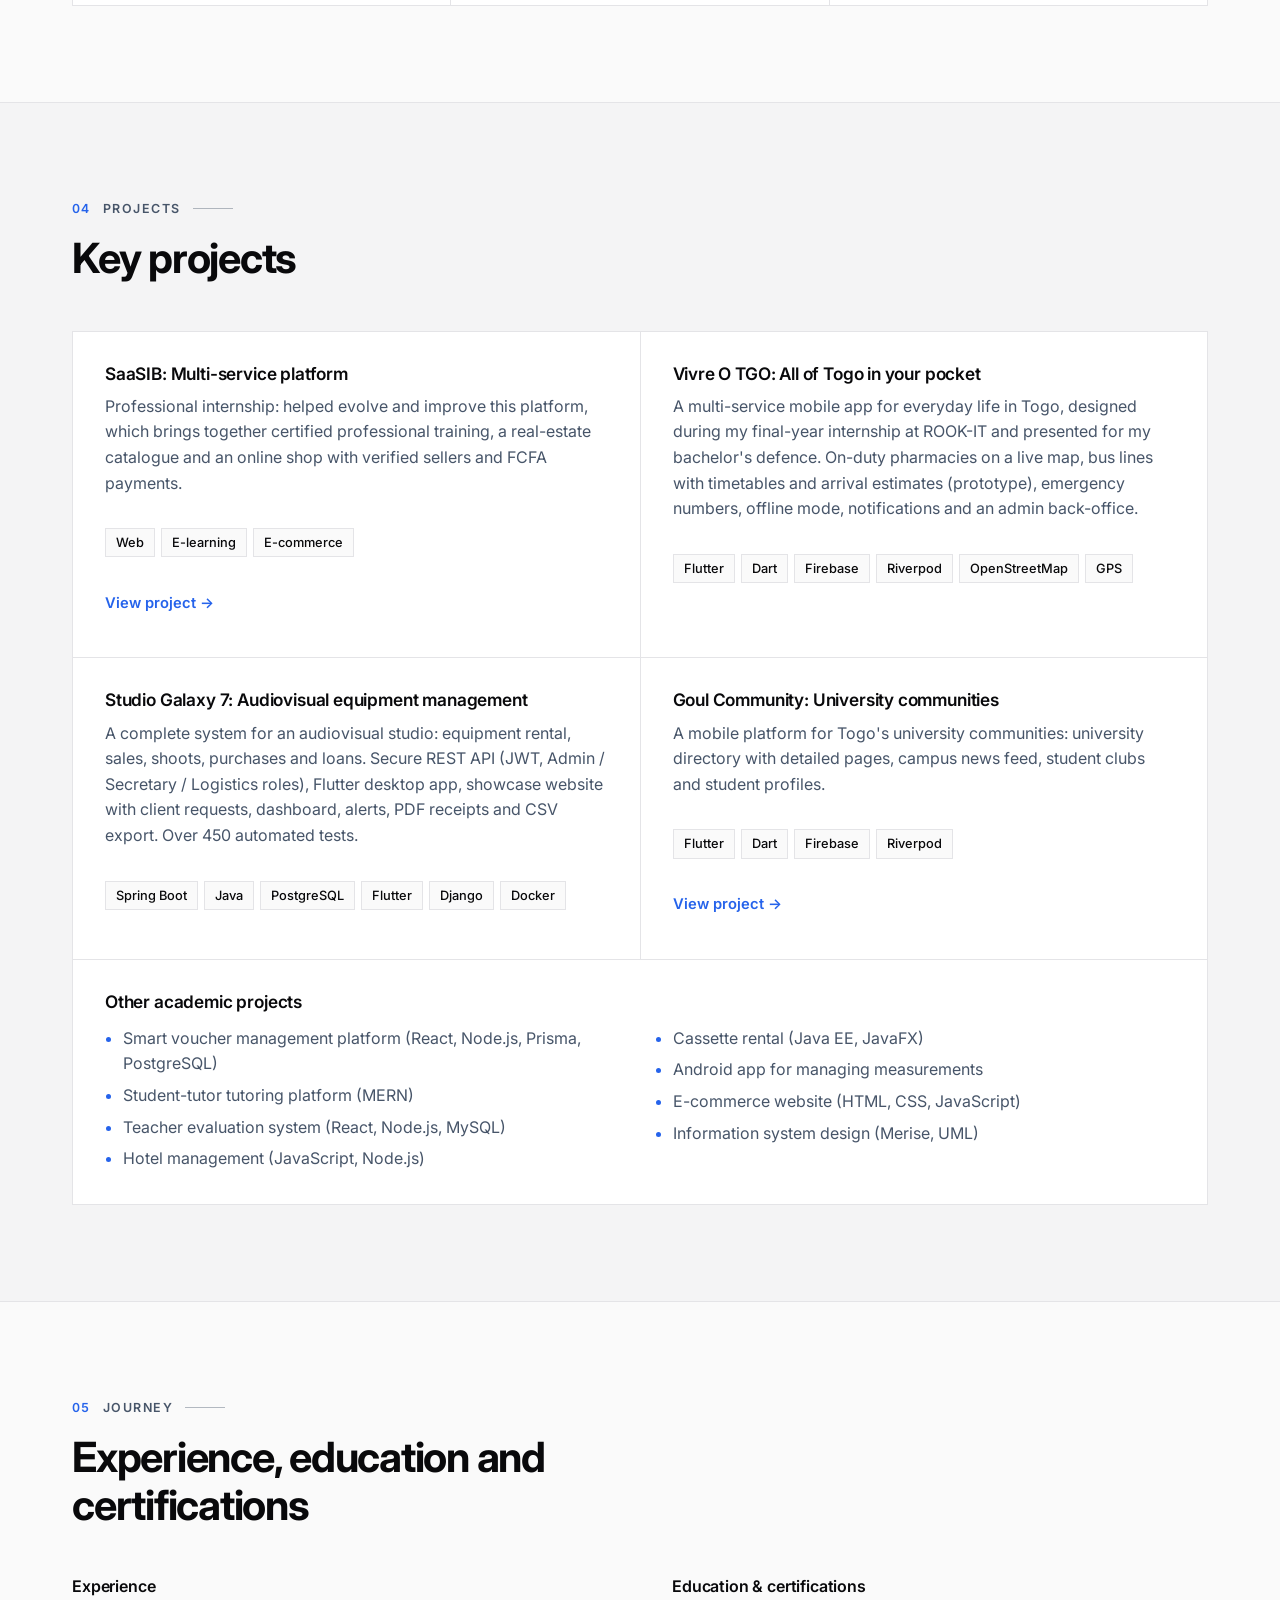
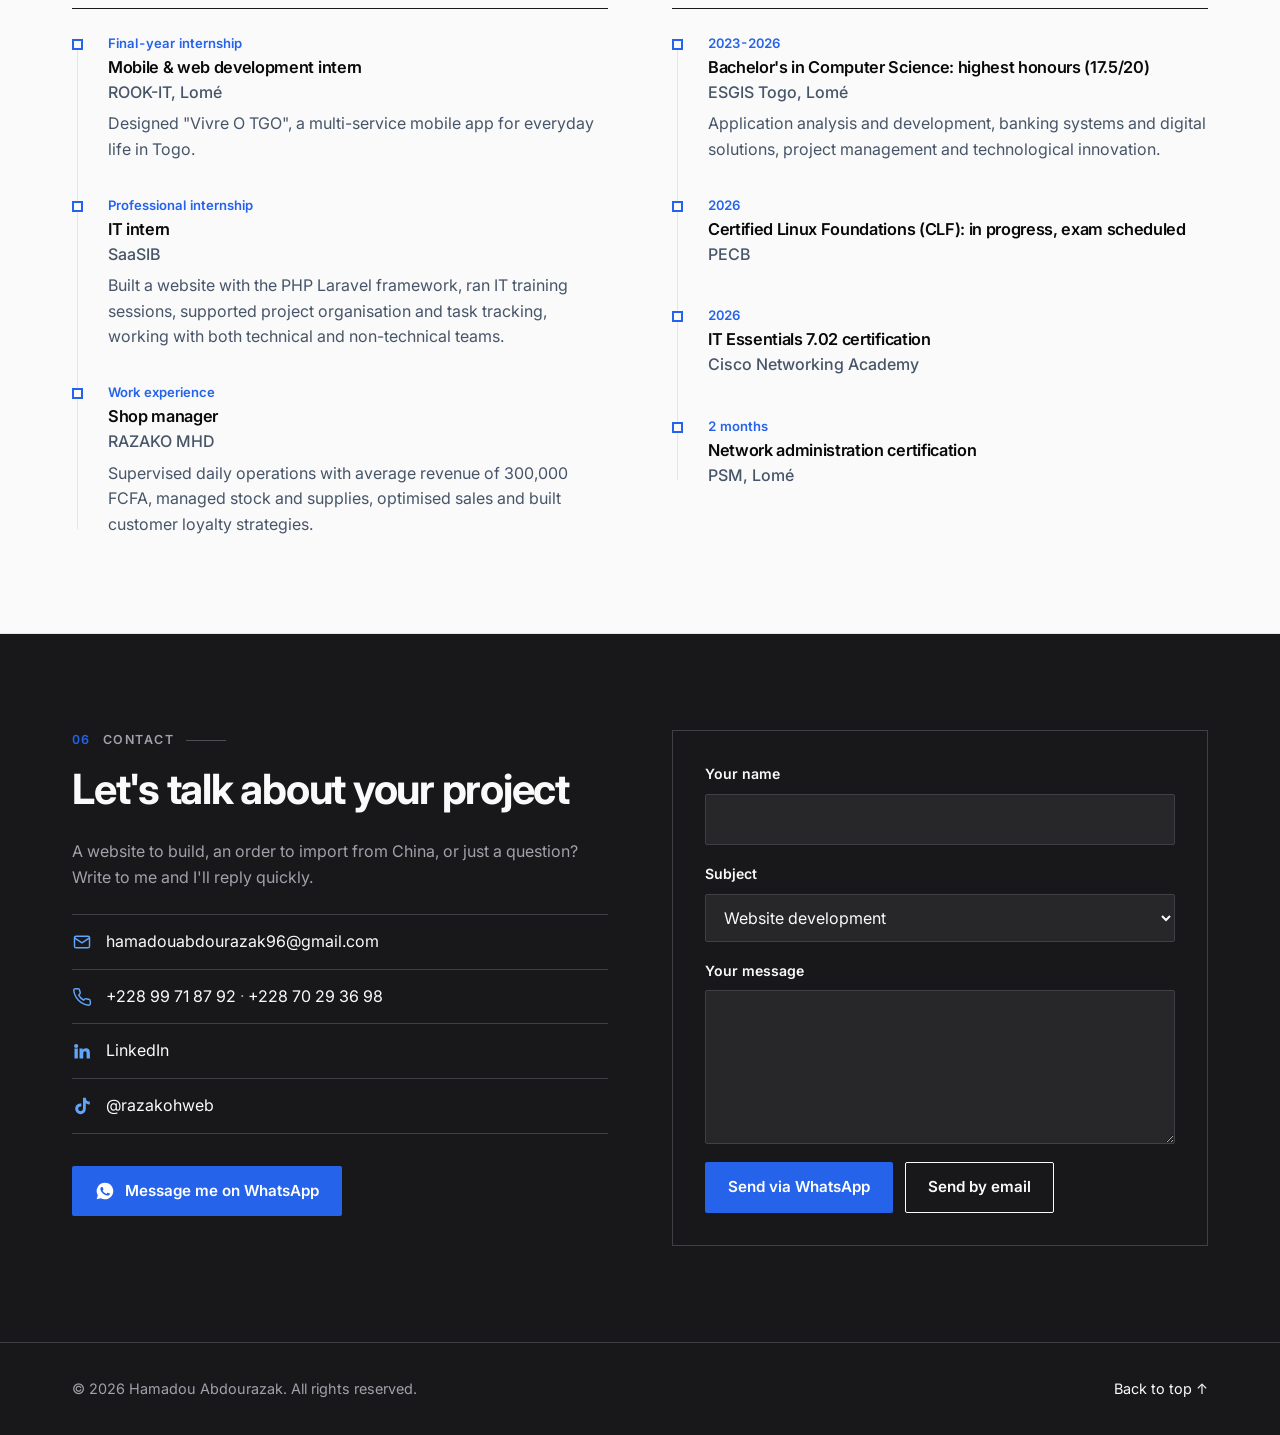
==== commit 94c677c4: "Description du changement" ====
--- a/index.html
+++ b/index.html
@@ -3,9 +3,9 @@
 <head>
   <meta charset="utf-8">
   <meta name="viewport" content="width=device-width, initial-scale=1">
-  <title>Hamadou Abdourazak — Portfolio</title>
-  <meta name="description" content="Hamadou Abdourazak — Développeur web et mobile à Lomé (Laravel, React, Flutter, Spring Boot) et import de marchandises depuis la Chine. Disponible pour missions freelance.">
-  <meta property="og:title" content="Hamadou Abdourazak — Portfolio">
+  <title>Hamadou Abdourazak | Portfolio</title>
+  <meta name="description" content="Hamadou Abdourazak, développeur web et mobile à Lomé (Laravel, React, Flutter, Spring Boot) et import de marchandises depuis la Chine. Disponible pour missions freelance.">
+  <meta property="og:title" content="Hamadou Abdourazak | Portfolio">
   <meta property="og:description" content="Développeur web & import depuis la Chine. Disponible pour vos projets.">
   <meta property="og:image" content="https://razak-coder.github.io/assets/profile.jpg">
   <meta property="og:url" content="https://razak-coder.github.io/">
@@ -111,7 +111,7 @@
           <p data-i18n="about.p1">Je suis Hamadou Abdourazak, développeur web passionné. Je conçois des sites rapides, élégants et adaptés au mobile, pensés pour aider mes clients à se faire connaître et à vendre.</p>
           <p data-i18n="about.p2">En parallèle, j'accompagne particuliers et commerçants dans l'importation de marchandises depuis la Chine : recherche de fournisseurs, négociation, contrôle et suivi de l'expédition jusqu'à la livraison.</p>
           <ul class="facts">
-            <li><span class="facts__label" data-i18n="about.locationLabel">Basé à</span><span data-i18n="about.location">Agoè-Zongo, Lomé — Togo</span></li>
+            <li><span class="facts__label" data-i18n="about.locationLabel">Basé à</span><span data-i18n="about.location">Agoè-Zongo, Lomé, Togo</span></li>
             <li><span class="facts__label" data-i18n="about.langsLabel">Langues</span><span data-i18n="about.langs">Français (courant), Anglais (technique)</span></li>
             <li><span class="facts__label" data-i18n="about.workLabel">Travail</span><span data-i18n="about.work">Freelance, à distance ou sur place</span></li>
           </ul>
--- a/css/style.css
+++ b/css/style.css
@@ -1,5 +1,5 @@
 /* =====================================================================
-   Design system — « Minimalism & Swiss Style » (skill UI/UX Pro Max)
+   Design system : « Minimalism & Swiss Style » (skill UI/UX Pro Max)
    Monochrome zinc + un seul accent bleu · Inter seule · coins nets · sans ombres
    ===================================================================== */
 :root {
@@ -266,7 +266,7 @@
 .about__sub { font-size: .78rem; text-transform: uppercase; letter-spacing: .12em; color: var(--color-muted-foreground); margin: var(--space-4) 0 12px; }
 html[lang="ar"] .about__sub, html[lang="zh"] .about__sub { letter-spacing: 0; font-size: .9rem; }
 
-/* Grilles — cellules séparées par des filets (grille suisse) */
+/* Grilles : cellules séparées par des filets (grille suisse) */
 .grid {
   display: grid; gap: 1px; margin-top: var(--space-6);
   background: var(--color-border); border: 1px solid var(--color-border);
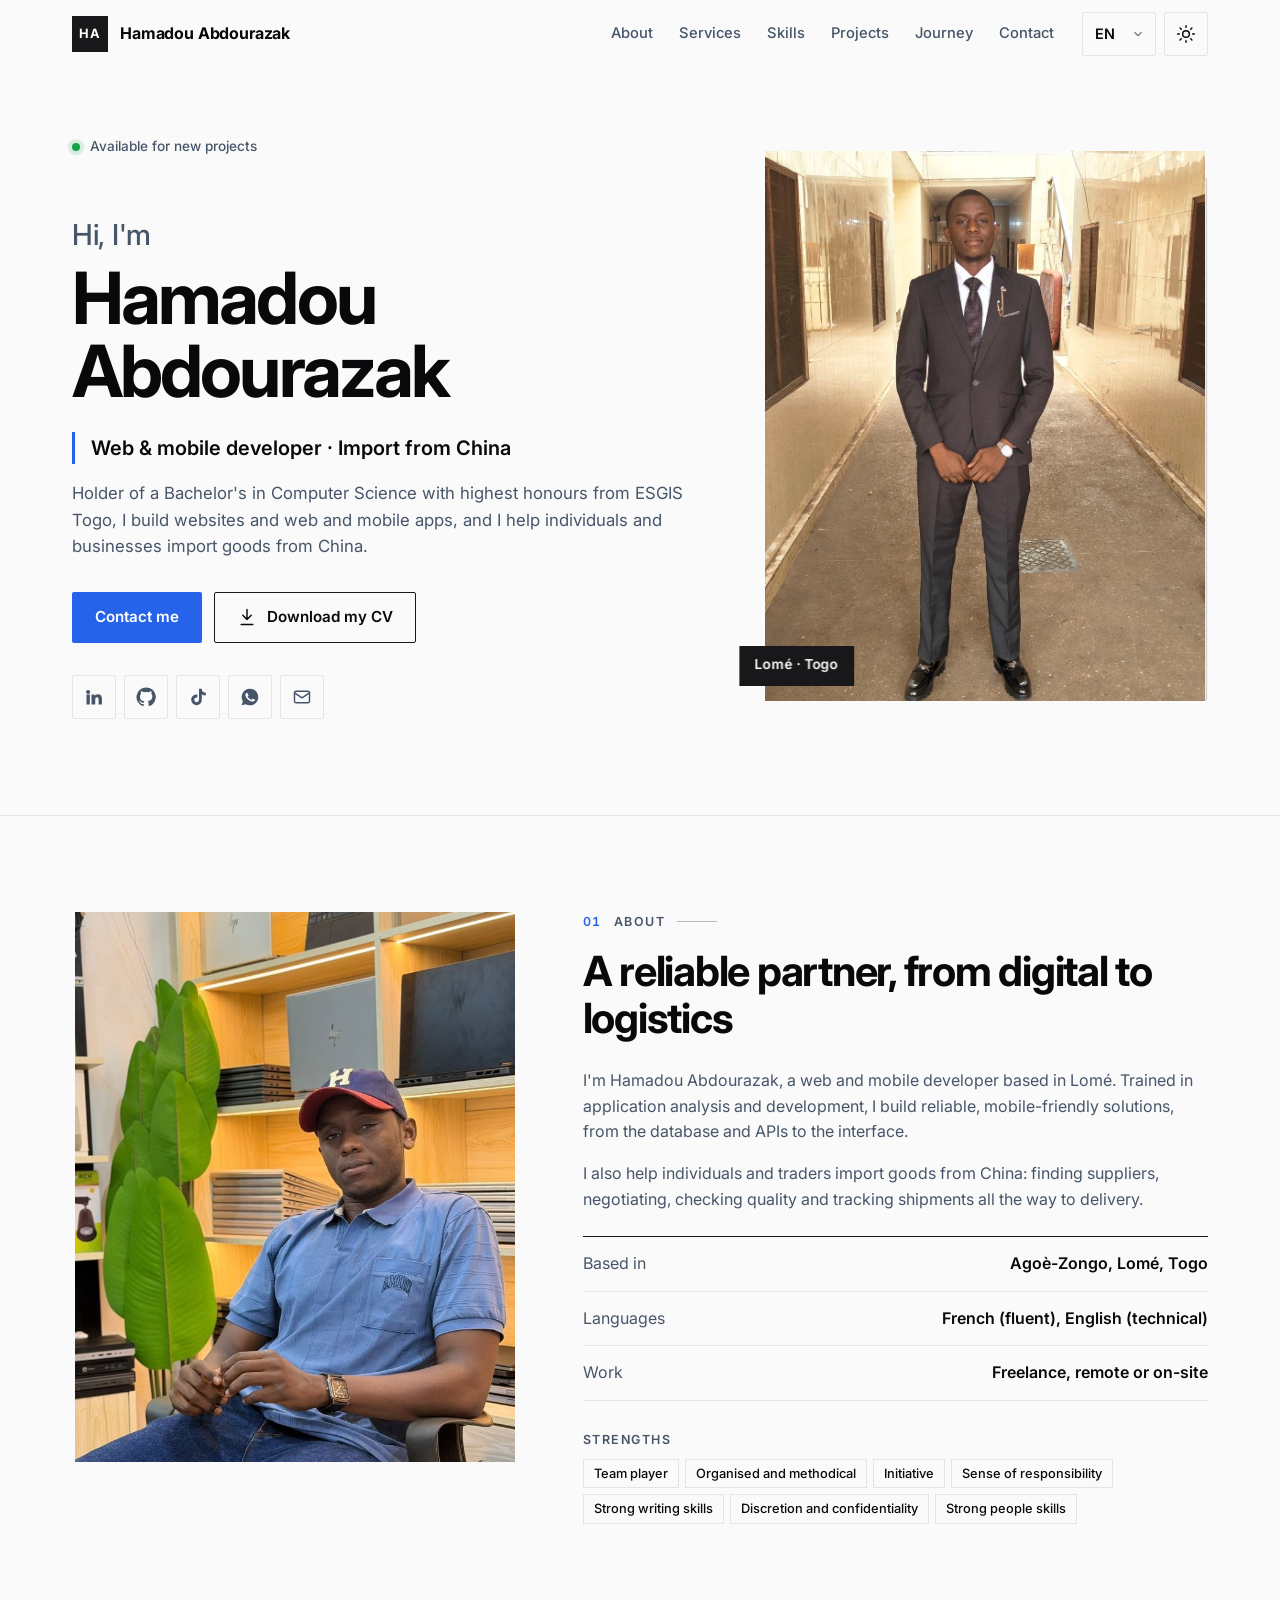
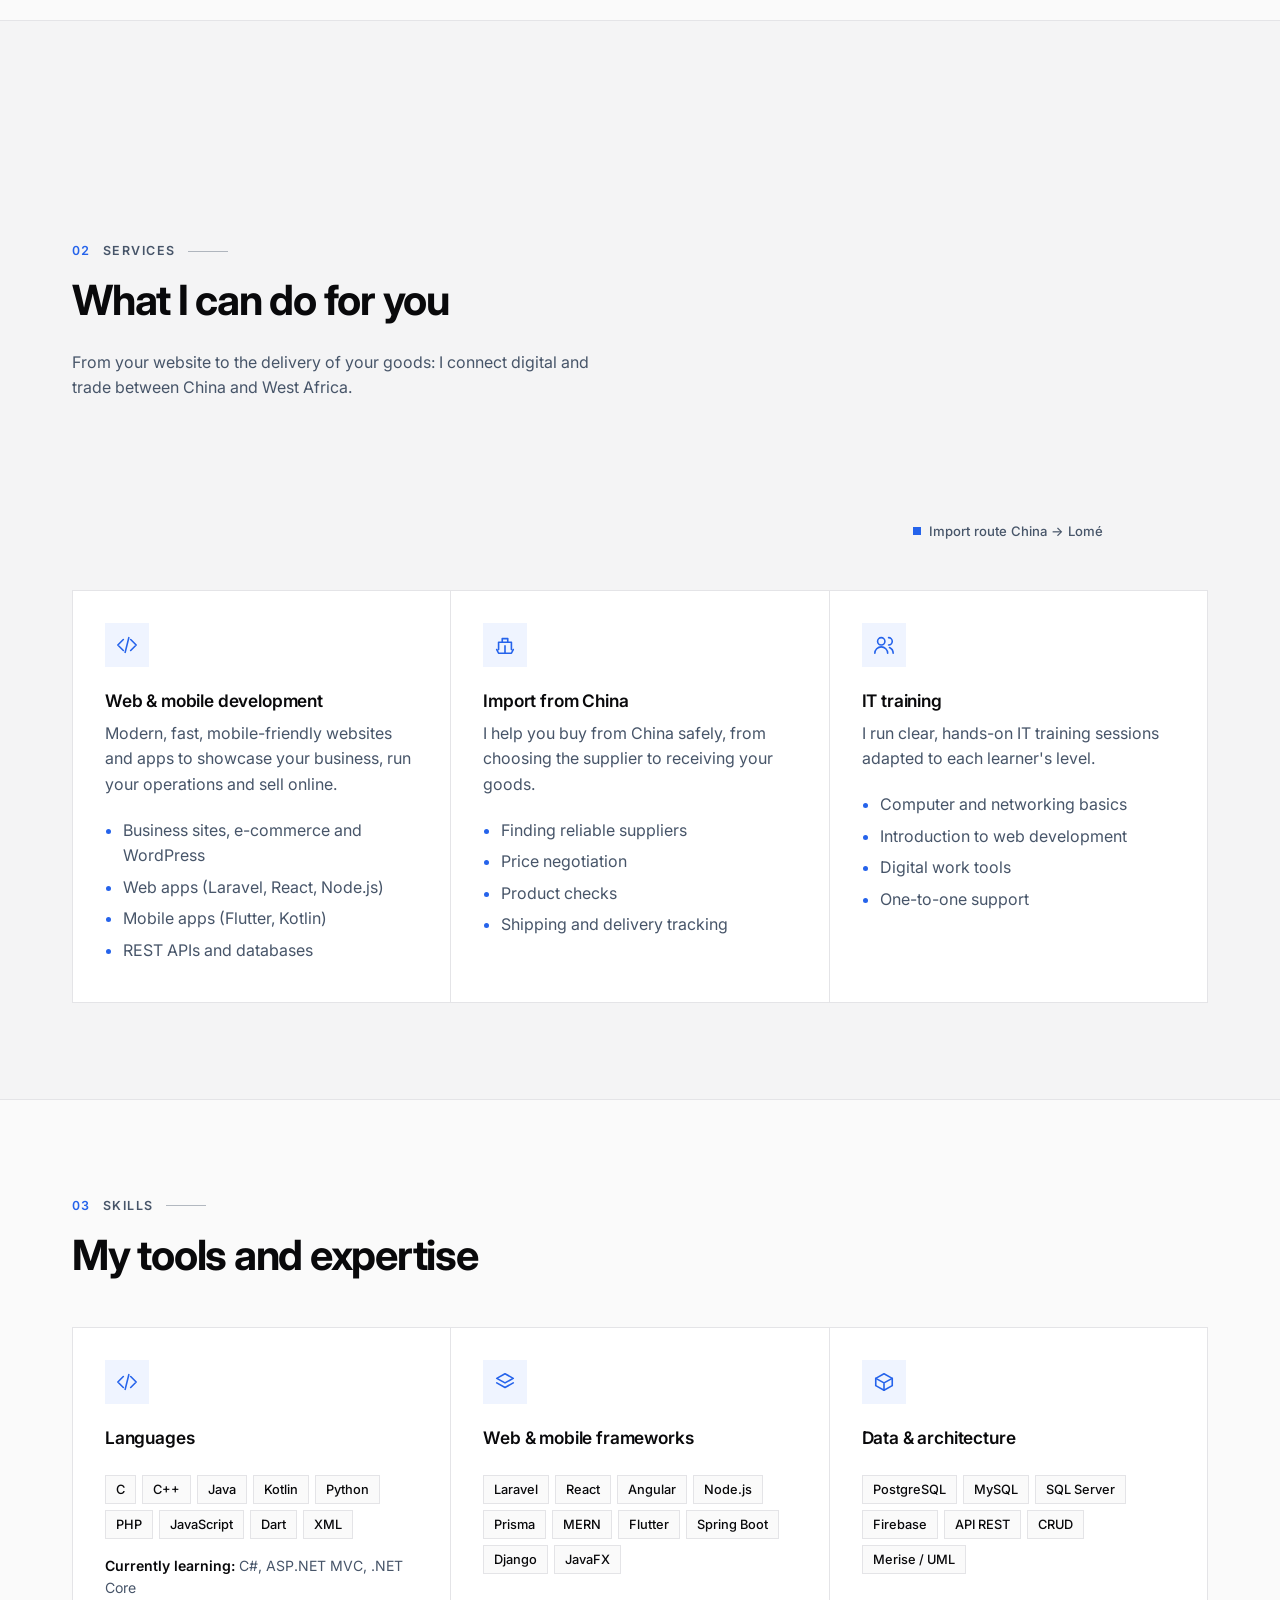
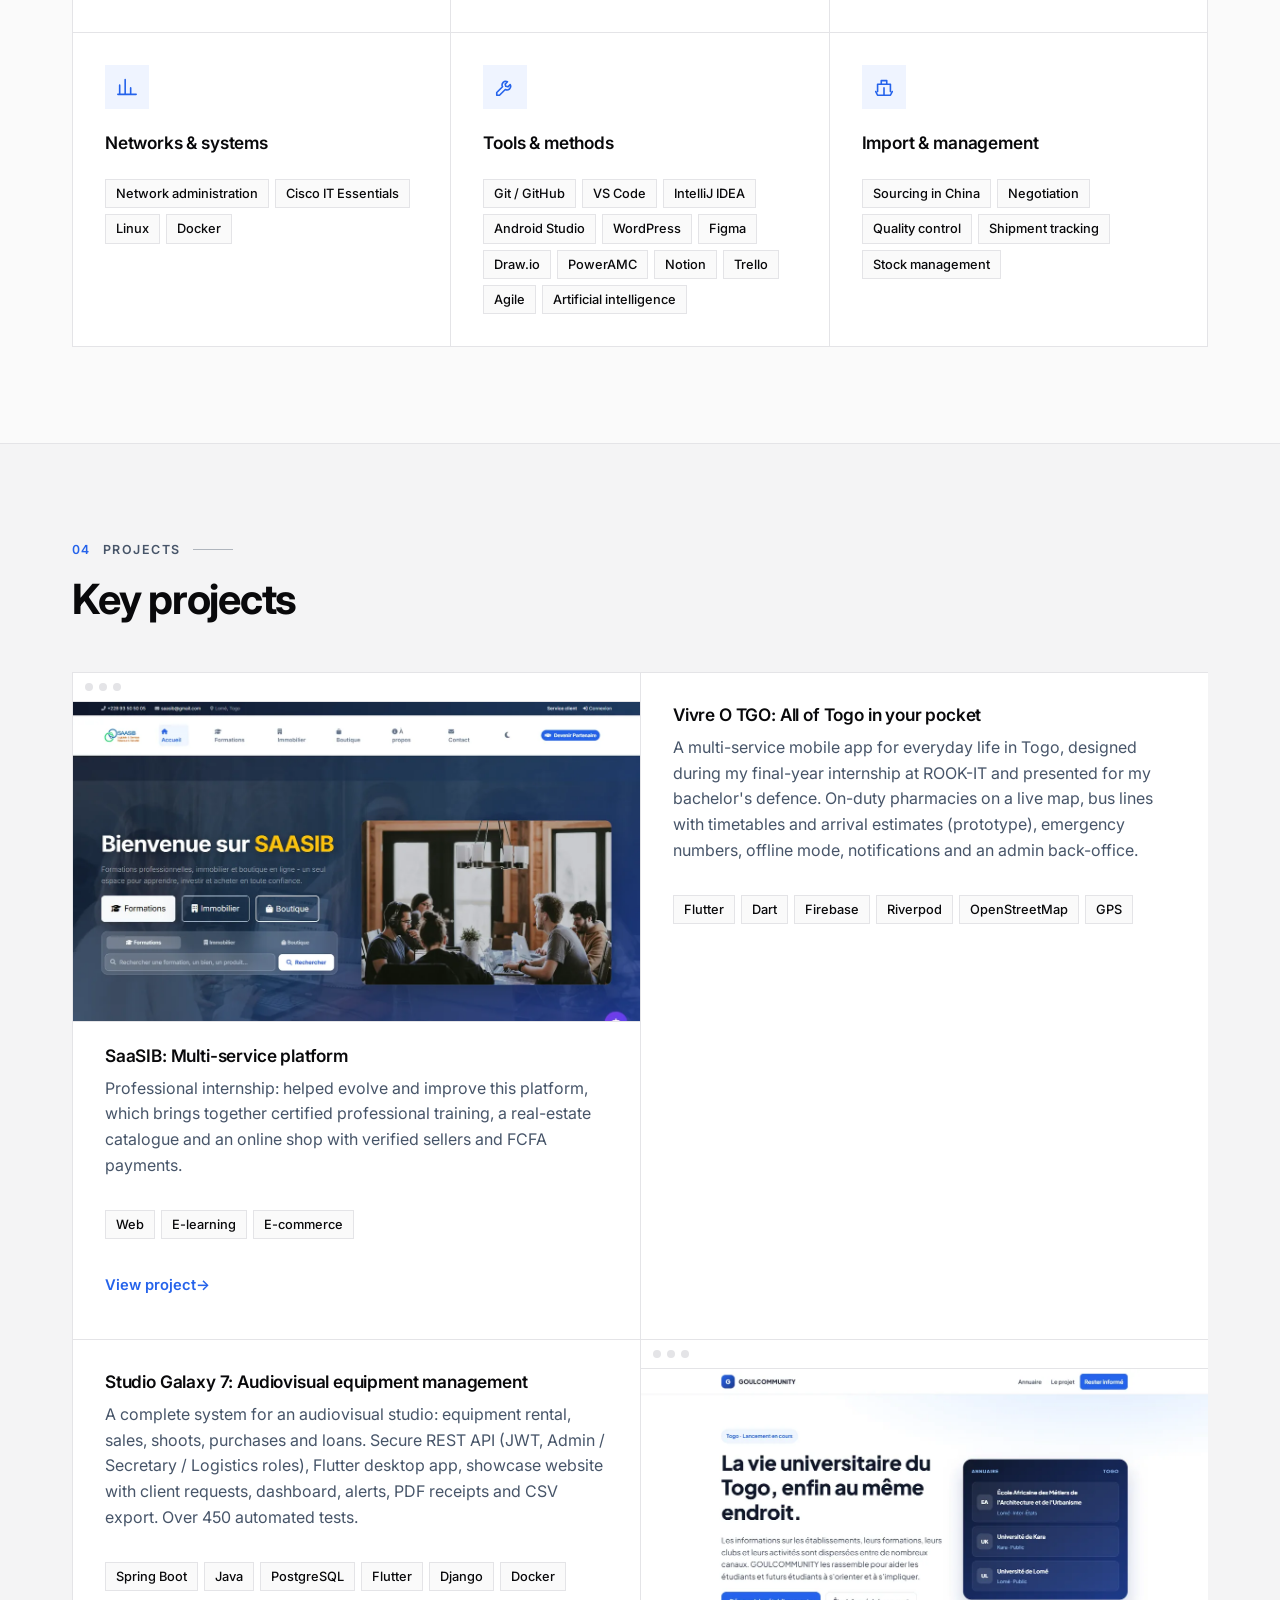
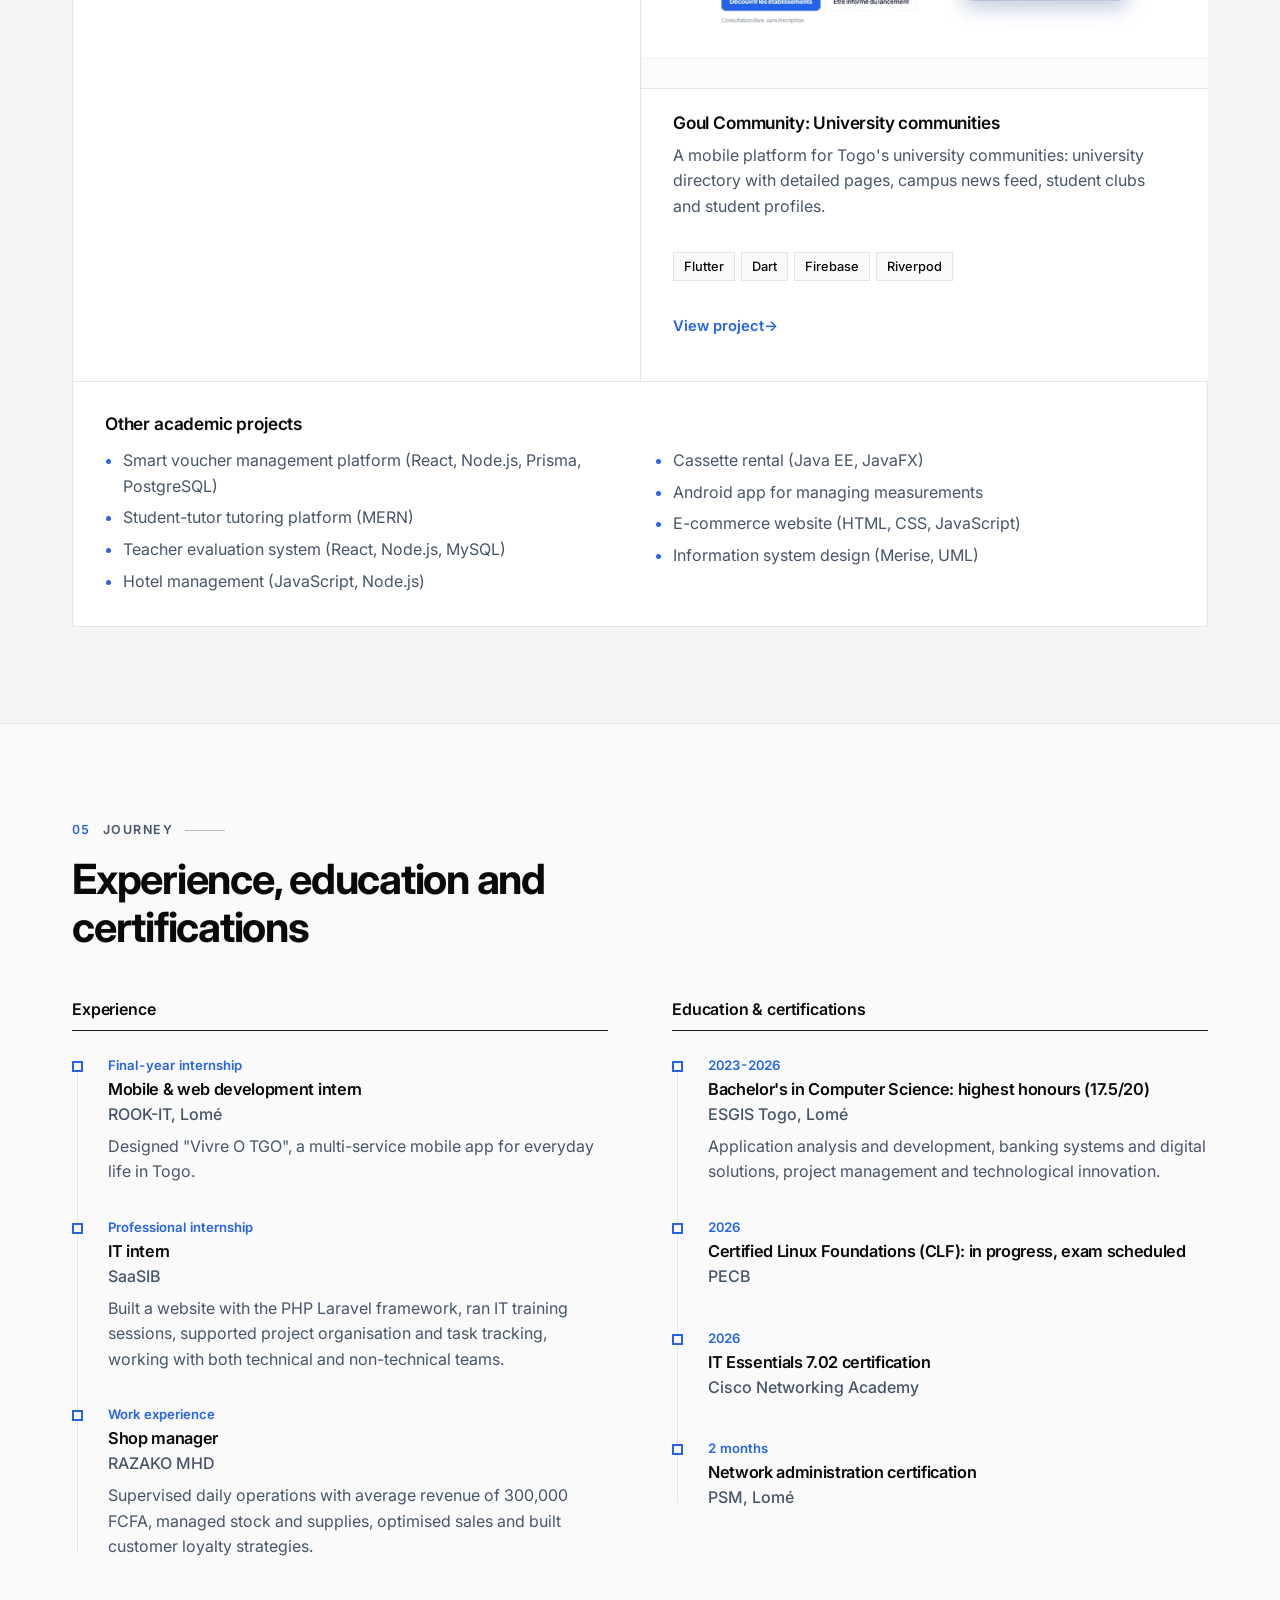
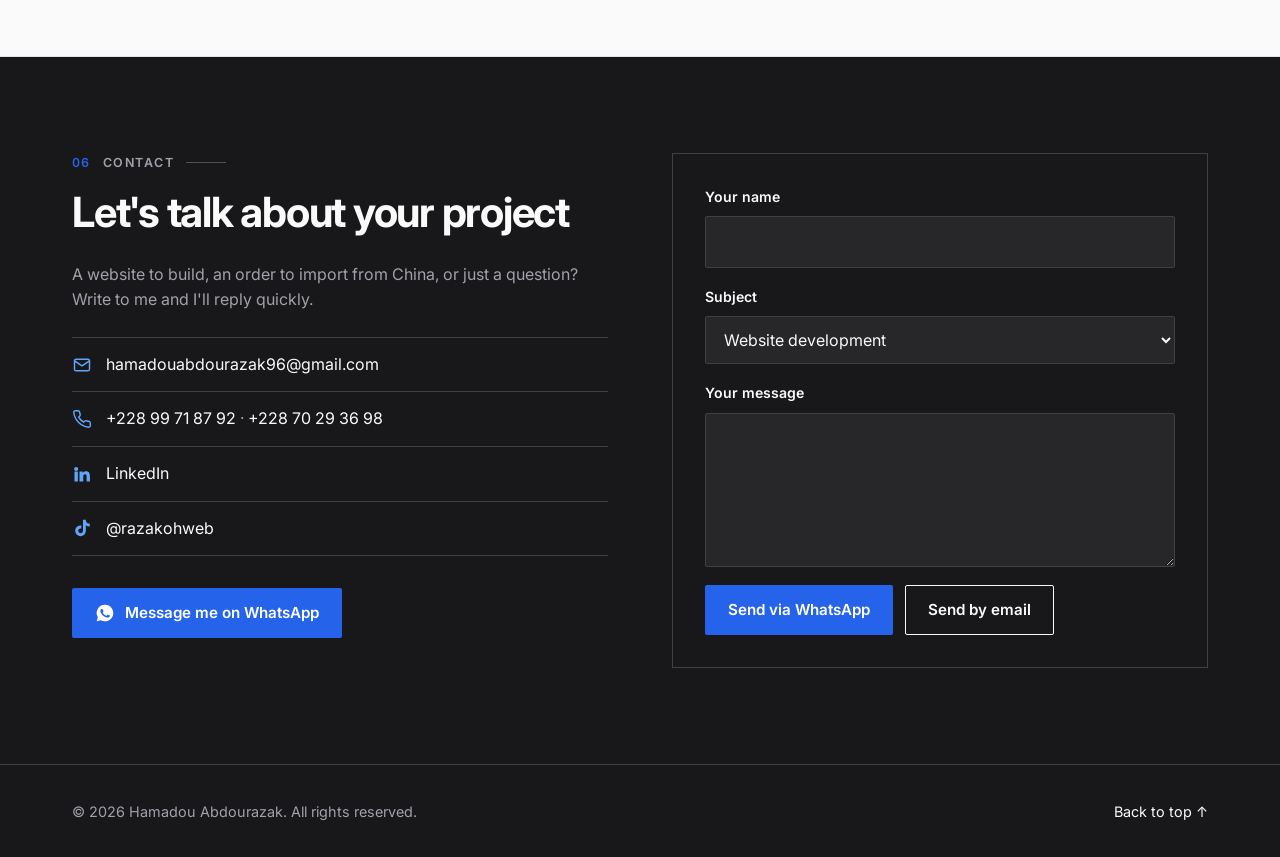
==== commit 26191cfe: "Description du changement" ====
--- a/index.html
+++ b/index.html
@@ -29,6 +29,7 @@
 <body>
   <a class="skip" href="#main" data-i18n="nav.skip">Aller au contenu</a>
 
+  <div class="progress" aria-hidden="true"><span id="progress-bar"></span></div>
   <header class="header">
     <div class="container header__inner">
       <a href="#top" class="brand" aria-label="Accueil">
@@ -93,8 +94,15 @@
             <li><a href="mailto:hamadouabdourazak96@gmail.com" aria-label="Email"><svg viewBox="0 0 24 24" aria-hidden="true"><rect x="3" y="5" width="18" height="14" rx="2"/><path d="M3 7l9 6 9-6"/></svg></a></li>
           </ul>
         </div>
-        <div class="hero__photo">
-          <img src="assets/profile.jpg" alt="Portrait de Hamadou Abdourazak" width="960" height="1280" fetchpriority="high">
+        <div class="hero__photo" data-tilt>
+          <div class="tilt">
+            <span class="tilt__frame" aria-hidden="true"></span>
+            <div class="tilt__media">
+              <img src="assets/profile.jpg" alt="Portrait de Hamadou Abdourazak" width="960" height="1280" fetchpriority="high">
+              <span class="tilt__glare" aria-hidden="true"></span>
+            </div>
+            <span class="tilt__badge" aria-hidden="true" data-i18n="hero.badge">Lomé · Togo</span>
+          </div>
         </div>
       </div>
     </section>
@@ -124,8 +132,17 @@
     <!-- SERVICES -->
     <section class="section section--alt" id="services">
       <div class="container">
-        <p class="kicker" data-i18n="services.kicker">Services</p>
-        <h2 data-i18n="services.title">Ce que je peux faire pour vous</h2>
+        <div class="services__head">
+          <div>
+            <p class="kicker" data-i18n="services.kicker">Services</p>
+            <h2 data-i18n="services.title">Ce que je peux faire pour vous</h2>
+            <p class="services__lead" data-i18n="services.lead">Du site web à la livraison de vos marchandises : je relie le digital et le commerce entre la Chine et l'Afrique de l'Ouest.</p>
+          </div>
+          <figure class="globe">
+            <canvas id="globe" data-lome="Lomé" data-china="Guangzhou" role="img" aria-label="Globe 3D : route d'import entre la Chine et Lomé"></canvas>
+            <figcaption><span class="globe__dot" aria-hidden="true"></span><span data-i18n="globe.caption">Route d'import Chine → Lomé</span></figcaption>
+          </figure>
+        </div>
         <div class="grid grid--services" id="services-list"></div>
       </div>
     </section>
@@ -233,5 +250,6 @@
 
   <script src="js/i18n.js"></script>
   <script src="js/main.js"></script>
+  <script src="js/globe.js" defer></script>
 </body>
 </html>
--- a/css/style.css
+++ b/css/style.css
@@ -276,10 +276,11 @@
 .grid--projects { grid-template-columns: repeat(auto-fit, minmax(min(100%, 440px), 1fr)); }
 
 .card {
-  background: var(--color-card); padding: var(--space-4); display: flex; flex-direction: column;
+  --pad: var(--space-4);
+  background: var(--color-card); padding: var(--pad); display: flex; flex-direction: column;
   transition: background-color .2s var(--ease);
 }
-@media (max-width: 639px) { .card { padding: var(--space-3); } }
+@media (max-width: 639px) { .card { --pad: var(--space-3); } }
 .card__icon {
   display: grid; place-items: center; width: 44px; height: 44px;
   background: var(--color-accent-soft); color: var(--color-accent-text); margin-bottom: var(--space-3);
@@ -302,7 +303,7 @@
 .cols { columns: 2 300px; column-gap: var(--space-6); }
 .cols li { break-inside: avoid; }
 
-.project__img { margin: calc(var(--space-4) * -1) calc(var(--space-4) * -1) var(--space-3); aspect-ratio: 16 / 9; object-fit: cover; width: calc(100% + var(--space-4) * 2); max-width: none; }
+.project__img-legacy { margin: calc(var(--space-4) * -1) calc(var(--space-4) * -1) var(--space-3); aspect-ratio: 16 / 9; object-fit: cover; width: calc(100% + var(--space-4) * 2); max-width: none; }
 .project__links { display: flex; gap: var(--space-3); margin-top: auto; padding-top: var(--space-3); }
 .project__links a {
   display: inline-flex; align-items: center; min-height: 44px;
@@ -363,12 +364,121 @@
 .footer a { display: inline-flex; align-items: center; min-height: 44px; color: var(--inverse-fg); text-decoration: none; }
 .footer a:hover { text-decoration: underline; text-underline-offset: 4px; }
 
-/* ============ Animations (subtiles, 350 ms, décalage 12 px) ============
-   Masquées seulement si JavaScript tourne (classe .js) : sans JS, tout reste lisible. */
-.js .reveal { opacity: 0; transform: translateY(12px); transition: opacity .35s var(--ease), transform .35s var(--ease); }
-.js .reveal.is-visible { opacity: 1; transform: none; }
+
+/* =====================================================================
+   MOTION DESIGN & 3D
+   Courbes douces, durées courtes, tout est coupé si « animations réduites ».
+   ===================================================================== */
+
+/* Barre de progression de lecture */
+.progress { position: fixed; inset: 0 0 auto 0; height: 2px; z-index: 60; pointer-events: none; }
+.progress span { display: block; height: 100%; background: var(--color-accent); transform: scaleX(0); transform-origin: left center; }
+[dir="rtl"] .progress span { transform-origin: right center; }
+
+/* Apparition au défilement, en cascade (translate laisse « transform » libre pour la 3D) */
+.js .reveal {
+  opacity: 0; translate: 0 14px;
+  transition: opacity .5s var(--ease), translate .5s var(--ease);
+  transition-delay: var(--d, 0ms);
+}
+.js .reveal.is-visible { opacity: 1; translate: 0 0; }
+
+/* Accueil : entrée en cascade au chargement */
+.js .hero__text > * {
+  opacity: 0; translate: 0 18px;
+  transition: opacity .7s var(--ease), translate .7s var(--ease);
+  transition-delay: calc(var(--i, 0) * 90ms + 120ms);
+}
+.js.is-loaded .hero__text > * { opacity: 1; translate: 0 0; }
+
+/* Photo de l'accueil : dévoilement par masque + carte 3D */
+.hero__photo { perspective: 1100px; }
+.tilt {
+  position: relative; transform-style: preserve-3d;
+  transform: rotateX(var(--rx, 0deg)) rotateY(var(--ry, 0deg));
+  transition: transform .7s var(--ease);
+}
+.tilt.is-tilting { transition: transform .12s linear; }
+.tilt__media { position: relative; overflow: hidden; }
+.tilt__media img { transition: scale 1.4s var(--ease); }
+.js .tilt__media { clip-path: inset(100% 0 0 0); transition: clip-path 1.1s cubic-bezier(.65, 0, .35, 1) .3s; }
+.js .tilt__media img { scale: 1.18; }
+.js.is-loaded .tilt__media { clip-path: inset(0 0 0 0); }
+.js.is-loaded .tilt__media img { scale: 1; }
+.tilt__glare {
+  position: absolute; inset: 0; pointer-events: none; opacity: 0; transition: opacity .4s var(--ease);
+  background: radial-gradient(circle at var(--gx, 50%) var(--gy, 50%), rgba(255, 255, 255, .28), transparent 55%);
+}
+.tilt.is-tilting .tilt__glare { opacity: 1; }
+.tilt__frame {
+  position: absolute; inset: 14px -14px -14px 14px; pointer-events: none;
+  border: 1px solid var(--color-border-strong); opacity: .3;
+  transform: translateZ(-60px);
+}
+[dir="rtl"] .tilt__frame { inset: 14px 14px -14px -14px; }
+.tilt__badge {
+  position: absolute; left: -10px; bottom: 32px; transform: translateZ(70px);
+  background: var(--color-primary); color: var(--color-on-primary);
+  font-size: .8rem; font-weight: 600; letter-spacing: .02em; padding: 8px 14px;
+}
+[dir="rtl"] .tilt__badge { left: auto; right: -10px; }
+.js .tilt__frame, .js .tilt__badge { opacity: 0; translate: 0 10px; transition: opacity .6s var(--ease) 1.1s, translate .6s var(--ease) 1.1s; }
+.js.is-loaded .tilt__frame { opacity: .3; translate: 0 0; }
+.js.is-loaded .tilt__badge { opacity: 1; translate: 0 0; }
+@media (max-width: 639px) {
+  .tilt__frame { inset: 10px -10px -10px 10px; }
+  [dir="rtl"] .tilt__frame { inset: 10px 10px -10px -10px; }
+  .tilt__badge { left: 10px; }
+  [dir="rtl"] .tilt__badge { right: 10px; }
+}
+
+/* Services : en-tête avec le globe 3D */
+.services__head { display: grid; gap: var(--space-4); align-items: center; }
+@media (min-width: 900px) { .services__head { grid-template-columns: 1fr minmax(300px, 400px); gap: var(--space-8); } }
+.services__lead { color: var(--color-muted-foreground); max-width: 52ch; margin-top: var(--space-2); }
+.globe { margin: 0; width: 100%; max-width: 400px; justify-self: center; }
+.globe canvas { display: block; width: 100%; aspect-ratio: 1; cursor: grab; touch-action: pan-y; }
+.globe canvas:active { cursor: grabbing; }
+.globe figcaption { display: flex; align-items: center; justify-content: center; gap: 8px; font-size: .82rem; font-weight: 500; color: var(--color-muted-foreground); margin-top: 4px; }
+.globe__dot { width: 8px; height: 8px; background: var(--color-accent); }
+@media (max-width: 899px) { .globe { max-width: 320px; } }
+
+/* Projets : capture dans une fenêtre de navigateur + inclinaison 3D */
+.project__shot {
+  margin: calc(var(--pad) * -1) calc(var(--pad) * -1) var(--space-3);
+  border-bottom: 1px solid var(--color-border); overflow: hidden; background: var(--color-background-alt);
+}
+.project__bar { display: flex; gap: 6px; padding: 10px 12px; border-bottom: 1px solid var(--color-border); background: var(--color-card); }
+.project__bar i { width: 8px; height: 8px; border-radius: 50%; background: var(--color-border); }
+.project__shot img { width: 100%; height: auto; aspect-ratio: 16 / 9; object-fit: cover; object-position: top; transition: scale .8s var(--ease); }
+.card--project {
+  position: relative; transform: perspective(1000px) rotateX(var(--rx, 0deg)) rotateY(var(--ry, 0deg));
+  transition: transform .6s var(--ease), box-shadow .4s var(--ease), background-color .2s var(--ease);
+}
+.card--project.is-tilting { z-index: 1; transition: transform .12s linear, box-shadow .4s var(--ease); box-shadow: 0 24px 48px -28px rgba(9, 9, 11, .35); }
+.card--project:hover .project__shot img { scale: 1.04; }
+.project__links .arrow { display: inline-block; transition: translate .3s var(--ease); }
+.project__links a:hover .arrow { translate: 4px 0; }
+[dir="rtl"] .project__links .arrow { scale: -1 1; }
+[dir="rtl"] .project__links a:hover .arrow { translate: -4px 0; }
+
+/* Micro-interactions */
+.btn { transition: background-color .2s var(--ease), border-color .2s var(--ease), color .2s var(--ease), translate .2s var(--ease); }
+.btn:active { translate: 0 1px; }
+.card__icon { transition: background-color .3s var(--ease), color .3s var(--ease); }
+.card:hover .card__icon { background: var(--color-accent); color: var(--color-on-accent); }
+
+/* Changement de langue en fondu */
+main, .footer { transition: opacity .18s var(--ease); }
+.lang-switch main, .lang-switch .footer { opacity: 0; }
+
+/* Accessibilité : aucune animation si l'utilisateur l'a demandé */
 @media (prefers-reduced-motion: reduce) {
   html { scroll-behavior: auto; }
-  .js .reveal { opacity: 1; transform: none; transition: none; }
-  *, *::before, *::after { transition-duration: 0s !important; }
-}
+  .js .reveal, .js .hero__text > *, .js .tilt__frame, .js .tilt__badge { opacity: 1; translate: none; transition: none; }
+  .js.is-loaded .tilt__frame { opacity: .3; }
+  .js .tilt__media { clip-path: none; transition: none; }
+  .js .tilt__media img { scale: 1; }
+  .tilt, .card--project { transform: none; }
+  *, *::before, *::after { transition-duration: 0s !important; animation-duration: 0s !important; }
+}
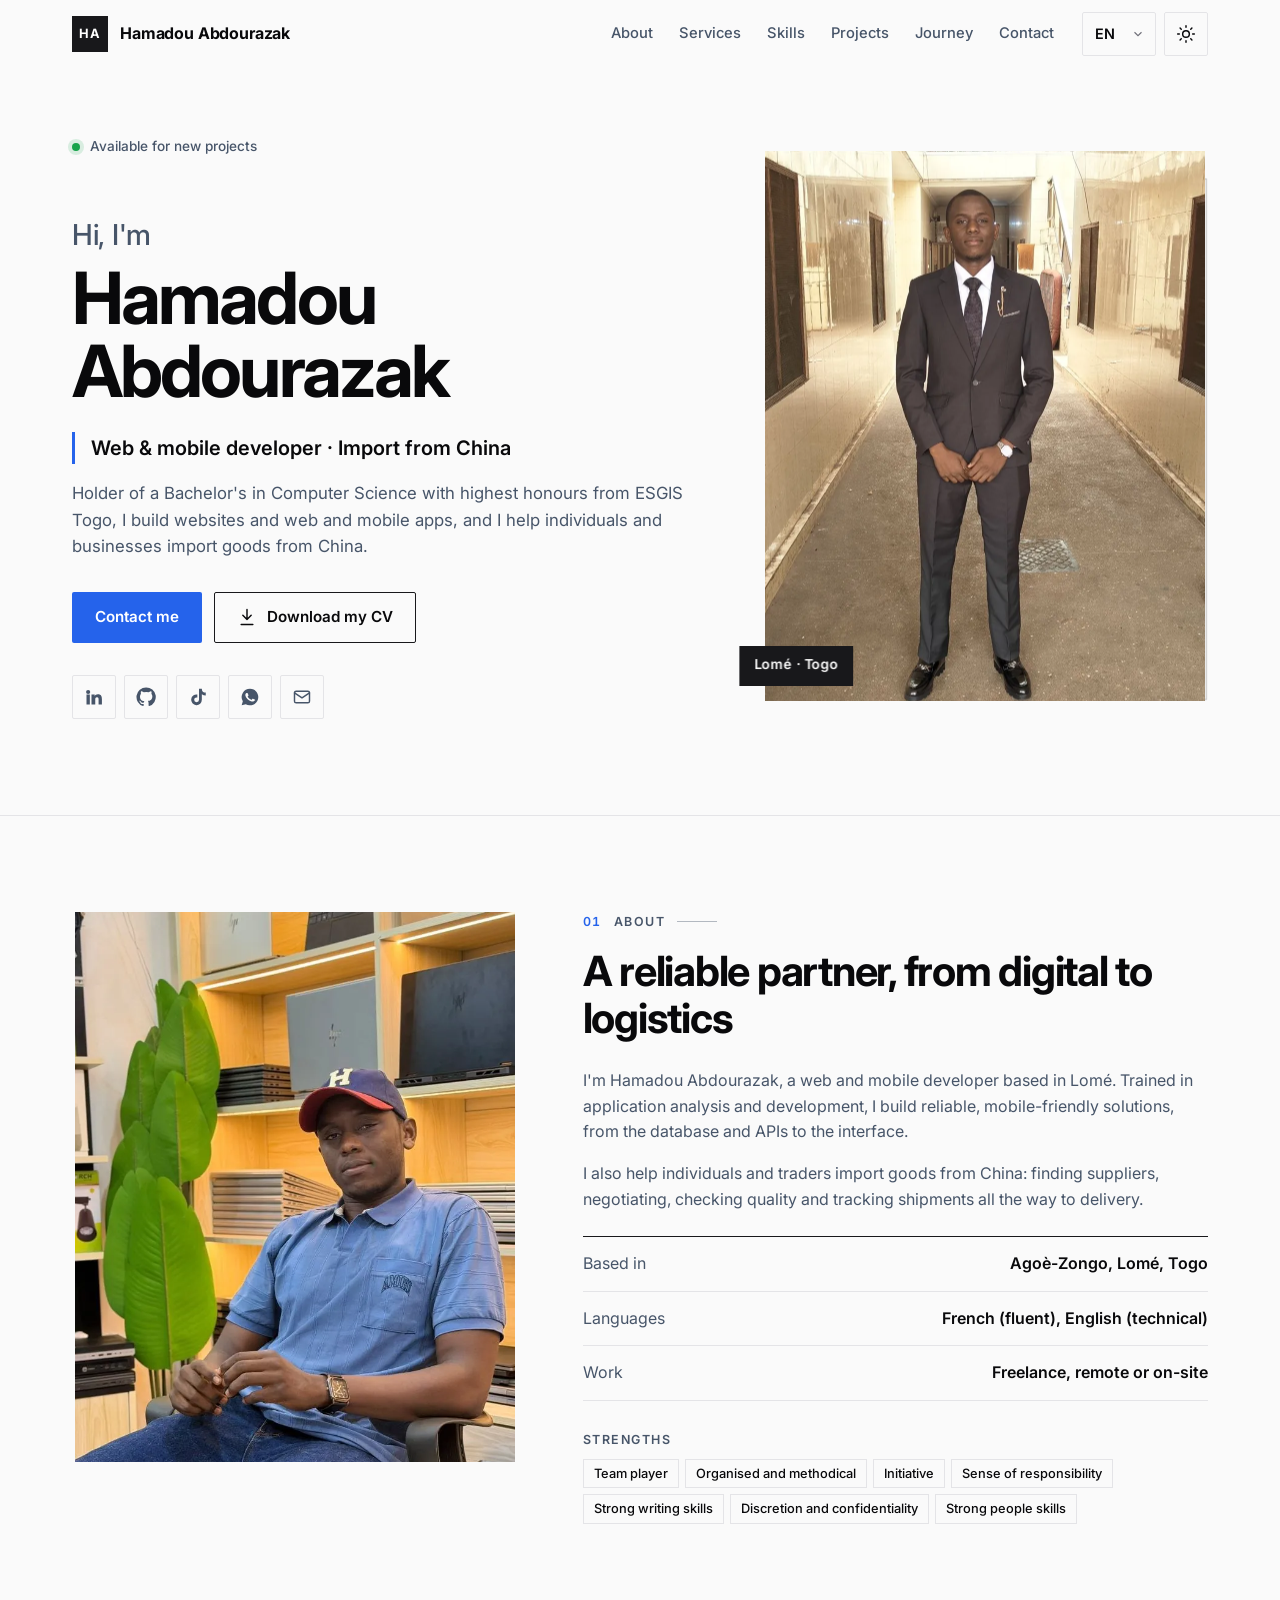
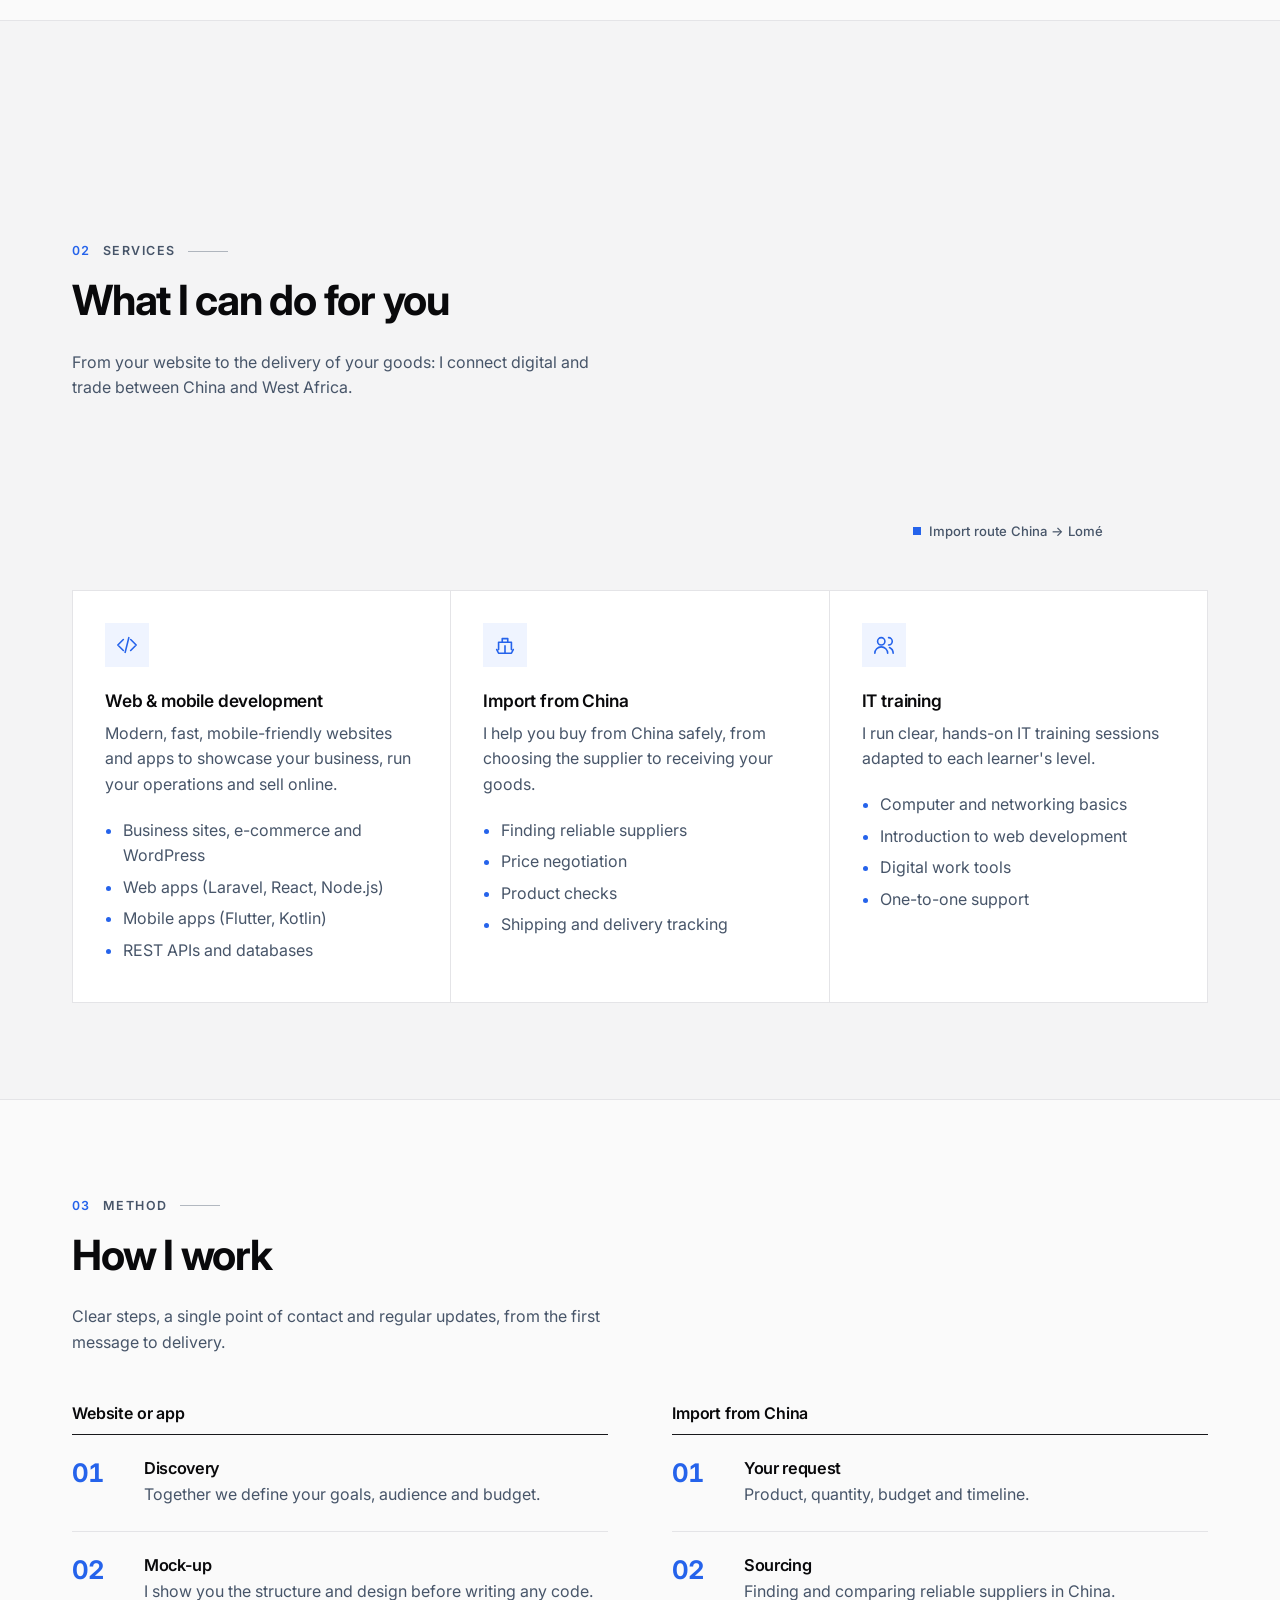
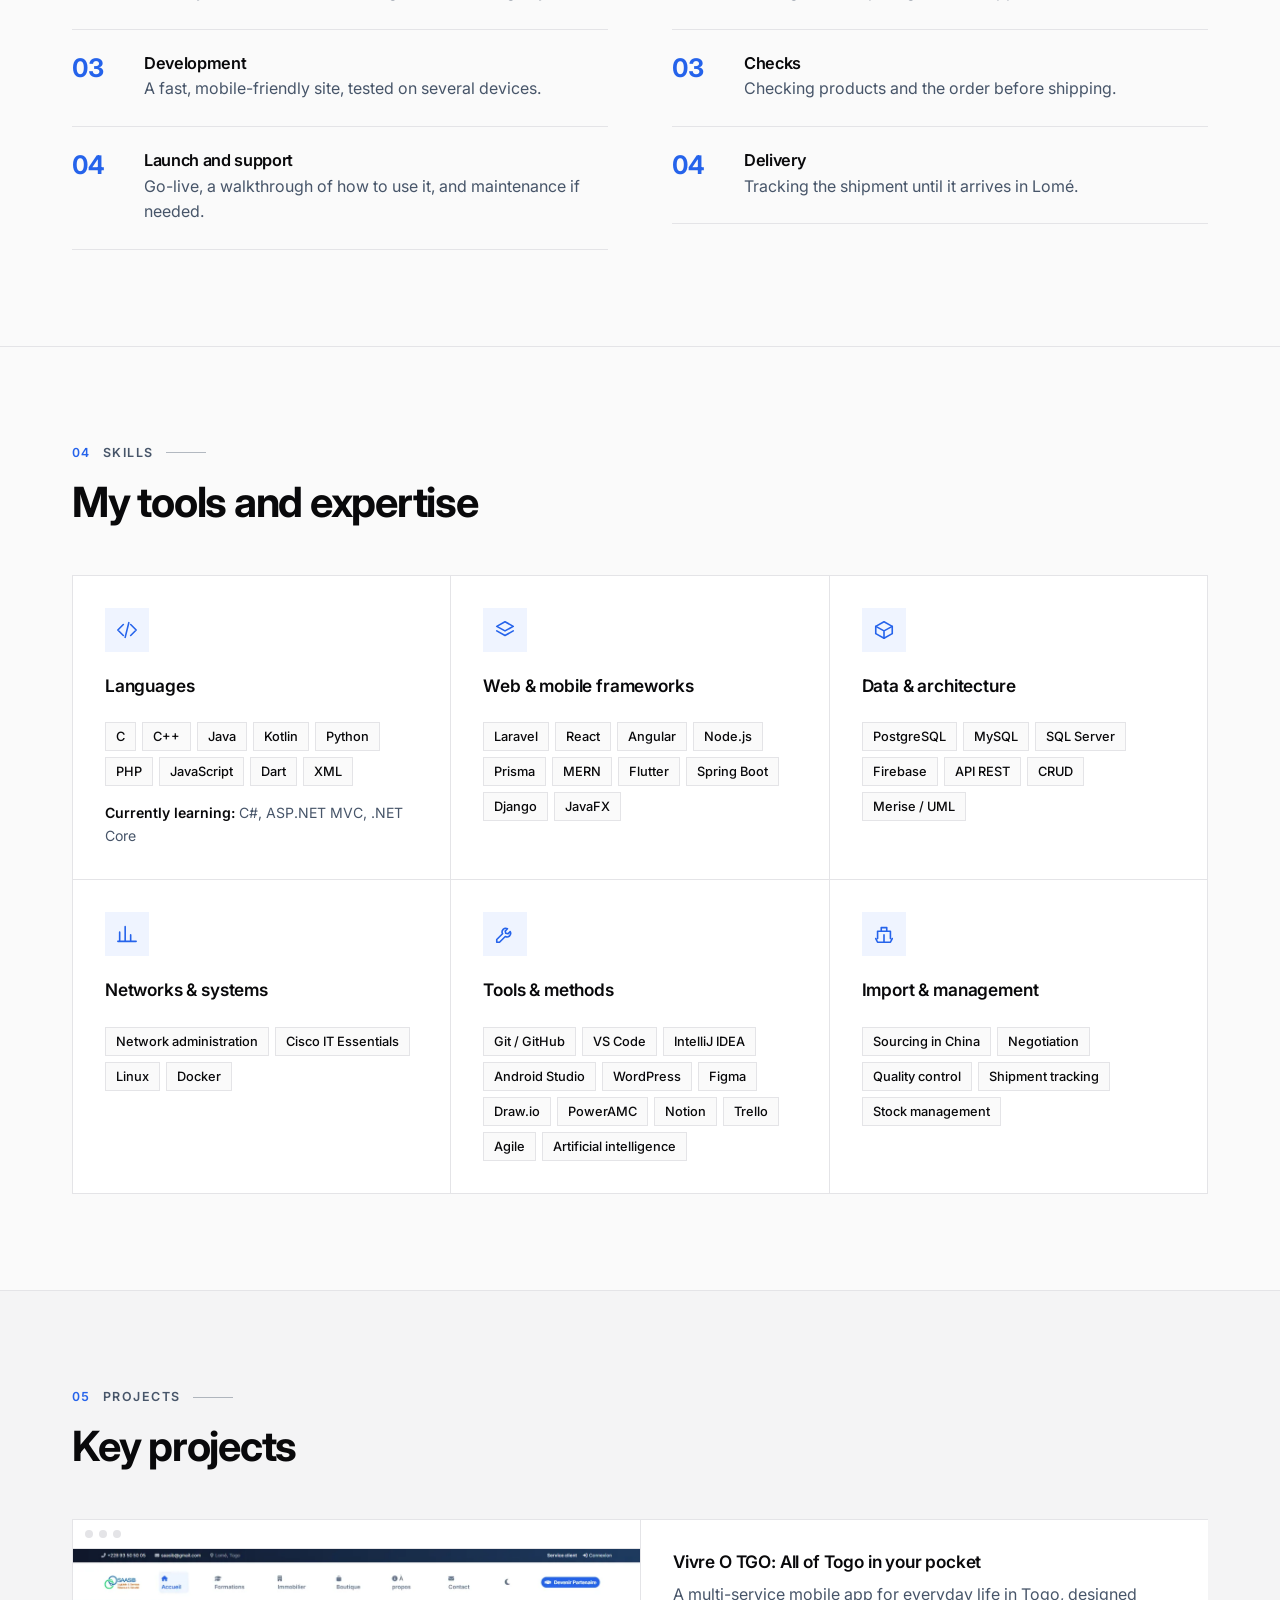
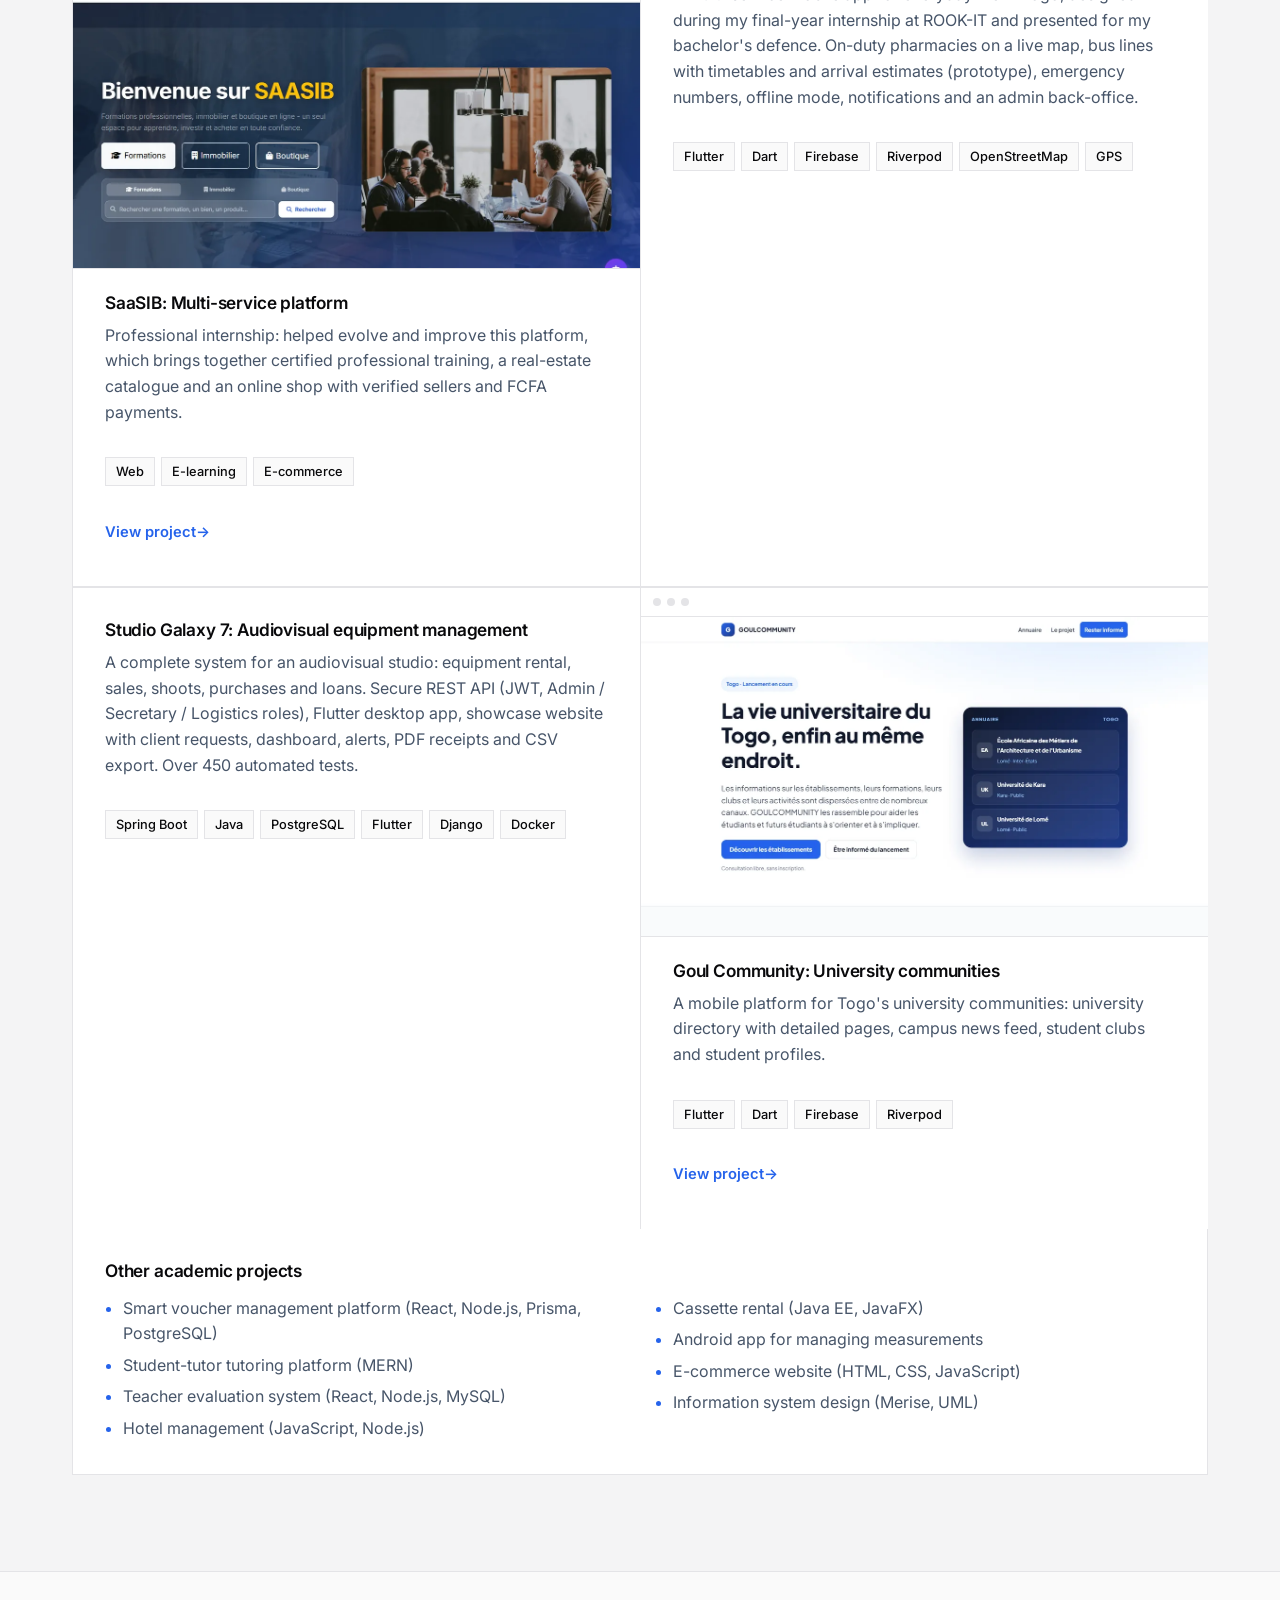
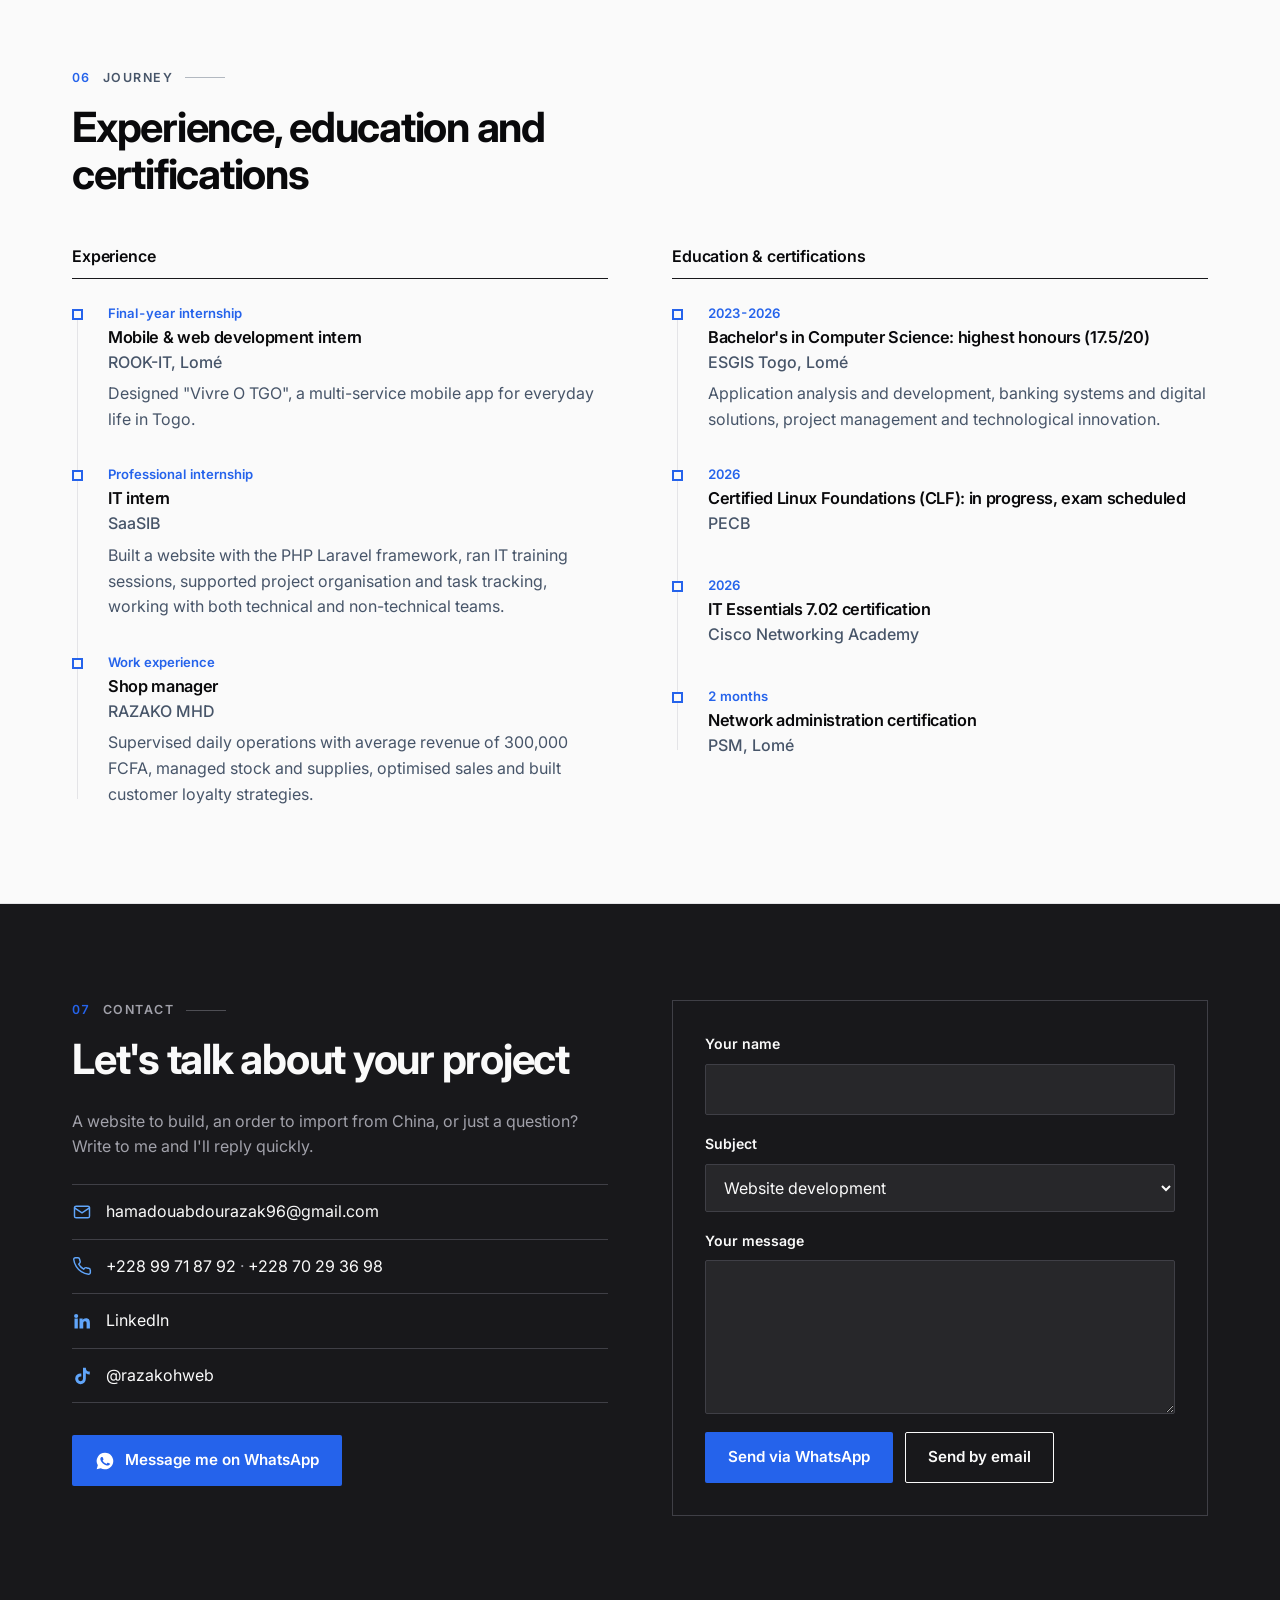
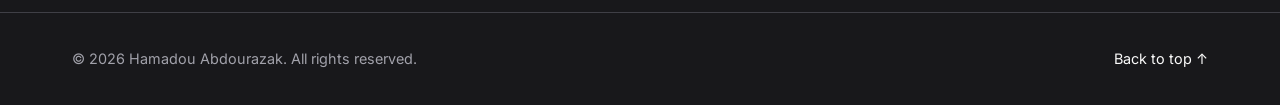
==== commit 5980c0c3: "Ajoute aperçu de partage, bouton WhatsApp, méthode de travail, SEO, photos WebP et CV anglais Co-Aut" ====
--- a/index.html
+++ b/index.html
@@ -2,20 +2,59 @@
 <html lang="fr" dir="ltr">
 <head>
   <meta charset="utf-8">
-  <meta name="viewport" content="width=device-width, initial-scale=1">
+  <meta name="viewport" content="width=device-width, initial-scale=1, viewport-fit=cover">
   <title>Hamadou Abdourazak | Portfolio</title>
   <meta name="description" content="Hamadou Abdourazak, développeur web et mobile à Lomé (Laravel, React, Flutter, Spring Boot) et import de marchandises depuis la Chine. Disponible pour missions freelance.">
-  <meta property="og:title" content="Hamadou Abdourazak | Portfolio">
-  <meta property="og:description" content="Développeur web & import depuis la Chine. Disponible pour vos projets.">
-  <meta property="og:image" content="https://razak-coder.github.io/assets/profile.jpg">
+  <link rel="canonical" href="https://razak-coder.github.io/">
+  <meta name="author" content="Hamadou Abdourazak">
+  <meta name="robots" content="index, follow">
+  <!-- Fiche d'identité pour Google (données structurées) -->
+  <script type="application/ld+json">
+  {
+    "@context": "https://schema.org",
+    "@type": "Person",
+    "name": "Hamadou Abdourazak",
+    "jobTitle": "Développeur web et mobile",
+    "description": "Développeur web et mobile à Lomé (Laravel, React, Flutter, Spring Boot) et import de marchandises depuis la Chine.",
+    "url": "https://razak-coder.github.io/",
+    "image": "https://razak-coder.github.io/assets/og-image.jpg",
+    "email": "mailto:hamadouabdourazak96@gmail.com",
+    "telephone": "+22899718792",
+    "nationality": "Togolaise",
+    "address": { "@type": "PostalAddress", "addressLocality": "Lomé", "addressRegion": "Agoè-Zongo", "addressCountry": "TG" },
+    "alumniOf": { "@type": "CollegeOrUniversity", "name": "ESGIS Togo" },
+    "knowsLanguage": ["fr", "en"],
+    "knowsAbout": ["Développement web", "Développement mobile", "Laravel", "React", "Node.js", "Flutter", "Spring Boot", "Django", "PostgreSQL", "Administration réseau", "Import depuis la Chine"],
+    "sameAs": [
+      "https://linkedin.com/in/abdourazak-hamadou-491520297",
+      "https://github.com/razak-coder",
+      "https://www.tiktok.com/@razakohweb"
+    ]
+  }
+  </script>
+  <!-- Aperçu lors des partages (WhatsApp, LinkedIn, TikTok, Facebook, X) -->
+  <meta property="og:type" content="website">
+  <meta property="og:site_name" content="Hamadou Abdourazak">
+  <meta property="og:title" content="Hamadou Abdourazak | Développeur web & mobile">
+  <meta property="og:description" content="Sites et applications web et mobiles (Laravel, React, Flutter) et import de marchandises depuis la Chine. Basé à Lomé, disponible pour vos projets.">
   <meta property="og:url" content="https://razak-coder.github.io/">
-  <meta property="og:type" content="website">
+  <meta property="og:image" content="https://razak-coder.github.io/assets/og-image.jpg">
+  <meta property="og:image:width" content="1200">
+  <meta property="og:image:height" content="630">
+  <meta property="og:image:alt" content="Hamadou Abdourazak, développeur web et mobile à Lomé">
+  <meta property="og:locale" content="fr_FR">
+  <meta property="og:locale:alternate" content="en_US">
+  <meta property="og:locale:alternate" content="ar_AR">
+  <meta property="og:locale:alternate" content="zh_CN">
+  <meta name="twitter:card" content="summary_large_image">
+  <meta name="twitter:image" content="https://razak-coder.github.io/assets/og-image.jpg">
   <meta name="theme-color" content="#FAFAFA" media="(prefers-color-scheme: light)">
   <meta name="theme-color" content="#09090B" media="(prefers-color-scheme: dark)">
   <link rel="icon" href="data:image/svg+xml,<svg xmlns='http://www.w3.org/2000/svg' viewBox='0 0 64 64'><rect width='64' height='64' fill='%2318181B'/><text x='50%' y='54%' dominant-baseline='middle' text-anchor='middle' font-family='Arial' font-weight='700' font-size='28' fill='%23ffffff'>HA</text></svg>">
   <link rel="preconnect" href="https://fonts.googleapis.com">
   <link rel="preconnect" href="https://fonts.gstatic.com" crossorigin>
   <link href="https://fonts.googleapis.com/css2?family=Inter:wght@300;400;500;600;700&family=Noto+Sans+Arabic:wght@400;500;600;700&display=swap" rel="stylesheet">
+  <link rel="preload" as="image" href="assets/profile.webp" type="image/webp" fetchpriority="high">
   <link rel="stylesheet" href="css/style.css">
   <script>
     // Active les animations seulement si JS tourne, et applique le thème avant l'affichage
@@ -98,7 +137,7 @@
           <div class="tilt">
             <span class="tilt__frame" aria-hidden="true"></span>
             <div class="tilt__media">
-              <img src="assets/profile.jpg" alt="Portrait de Hamadou Abdourazak" width="960" height="1280" fetchpriority="high">
+              <picture><source srcset="assets/profile.webp" type="image/webp"><img src="assets/profile.jpg" alt="Portrait de Hamadou Abdourazak" width="880" height="1173" fetchpriority="high" decoding="async"></picture>
               <span class="tilt__glare" aria-hidden="true"></span>
             </div>
             <span class="tilt__badge" aria-hidden="true" data-i18n="hero.badge">Lomé · Togo</span>
@@ -111,7 +150,7 @@
     <section class="section" id="about">
       <div class="container about">
         <div class="about__photo">
-          <img src="assets/about.jpg" alt="Hamadou Abdourazak au bureau" width="720" height="1280" loading="lazy">
+          <picture><source srcset="assets/about.webp" type="image/webp"><img src="assets/about.jpg" alt="Hamadou Abdourazak au bureau" width="720" height="1280" loading="lazy" decoding="async"></picture>
         </div>
         <div class="about__text">
           <p class="kicker" data-i18n="about.kicker">À propos</p>
@@ -144,6 +183,25 @@
           </figure>
         </div>
         <div class="grid grid--services" id="services-list"></div>
+      </div>
+    </section>
+
+    <!-- MÉTHODE -->
+    <section class="section" id="process">
+      <div class="container">
+        <p class="kicker" data-i18n="process.kicker">Méthode</p>
+        <h2 data-i18n="process.title">Comment je travaille</h2>
+        <p class="section__lead" data-i18n="process.lead">Des étapes claires, un interlocuteur unique et des nouvelles régulières, du premier message à la livraison.</p>
+        <div class="process">
+          <div class="process__track">
+            <h3 class="process__head" data-i18n="process.web">Site ou application</h3>
+            <ol class="steps" id="process-web"></ol>
+          </div>
+          <div class="process__track">
+            <h3 class="process__head" data-i18n="process.import">Import depuis la Chine</h3>
+            <ol class="steps" id="process-import"></ol>
+          </div>
+        </div>
       </div>
     </section>
 
@@ -241,6 +299,12 @@
     </section>
   </main>
 
+  <!-- Bouton WhatsApp flottant (mobile) -->
+  <a class="fab" id="fab" href="https://wa.me/22899718792" target="_blank" rel="noopener" aria-label="Écrire sur WhatsApp" data-i18n-aria="contact.whatsapp" hidden>
+    <svg viewBox="0 0 24 24" aria-hidden="true"><path class="fill" d="M12 2a10 10 0 0 0-8.6 15.1L2 22l5-1.3A10 10 0 1 0 12 2zm5.3 14.2c-.2.6-1.3 1.2-1.8 1.3-.5 0-1 .2-3.3-.7-2.8-1.1-4.5-4-4.7-4.2-.1-.2-1.1-1.5-1.1-2.9s.7-2 1-2.3c.2-.3.5-.3.7-.3h.5c.2 0 .4 0 .6.5l.9 2.1c.1.2.1.3 0 .5l-.3.5-.4.5c-.1.1-.3.3-.1.6.2.3.8 1.3 1.7 2.1 1.2 1 2.1 1.3 2.4 1.5.3.1.5.1.6-.1l.9-1.1c.2-.3.4-.2.7-.1l2 1c.3.1.5.2.5.3.1.1.1.6-.1 1.2z"/></svg>
+    <span>WhatsApp</span>
+  </a>
+
   <footer class="footer">
     <div class="container footer__inner">
       <p>© <span id="year"></span> Hamadou Abdourazak. <span data-i18n="footer.rights">Tous droits réservés.</span></p>
--- a/css/style.css
+++ b/css/style.css
@@ -482,3 +482,35 @@
   .tilt, .card--project { transform: none; }
   *, *::before, *::after { transition-duration: 0s !important; animation-duration: 0s !important; }
 }
+
+/* Bouton WhatsApp flottant : mobile et tablette uniquement */
+.fab {
+  position: fixed; z-index: 55;
+  inset-inline-end: 16px; bottom: calc(16px + env(safe-area-inset-bottom));
+  display: inline-flex; align-items: center; gap: 8px; min-height: 52px; padding: 0 20px 0 16px;
+  background: var(--color-accent); color: var(--color-on-accent); text-decoration: none;
+  font-weight: 600; font-size: .95rem; border-radius: 999px;
+  box-shadow: 0 10px 30px -10px rgba(37, 99, 235, .6);
+  opacity: 0; translate: 0 24px; pointer-events: none;
+  transition: opacity .3s var(--ease), translate .3s var(--ease), background-color .2s var(--ease);
+}
+.fab svg { width: 22px; height: 22px; }
+.fab.is-shown { opacity: 1; translate: 0 0; pointer-events: auto; }
+.fab:hover { background: var(--color-accent-hover); }
+@media (min-width: 900px) { .fab { display: none; } }
+
+/* Méthode de travail */
+.section__lead { color: var(--color-muted-foreground); max-width: 56ch; margin-top: var(--space-2); }
+.process { display: grid; gap: var(--space-6) var(--space-8); margin-top: var(--space-6); }
+@media (min-width: 900px) { .process { grid-template-columns: 1fr 1fr; } }
+.process__head { font-size: 1rem; margin: 0; padding-bottom: 12px; border-bottom: 1px solid var(--color-border-strong); }
+.steps { list-style: none; padding: 0; margin: 0; }
+.step { display: grid; grid-template-columns: 56px 1fr; gap: var(--space-2); padding: var(--space-3) 0; border-bottom: 1px solid var(--color-border); }
+.step__num { font-size: 1.6rem; font-weight: 700; letter-spacing: -.03em; color: var(--color-accent-text); font-variant-numeric: tabular-nums; line-height: 1.1; }
+.step h4 { font-size: 1.02rem; font-weight: 600; margin: 0 0 4px; }
+.step p { color: var(--color-muted-foreground); margin: 0; }
+.step__num { transition: translate .3s var(--ease); }
+.step:hover .step__num { translate: 4px 0; }
+[dir="rtl"] .step:hover .step__num { translate: -4px 0; }
+
+picture { display: block; }
